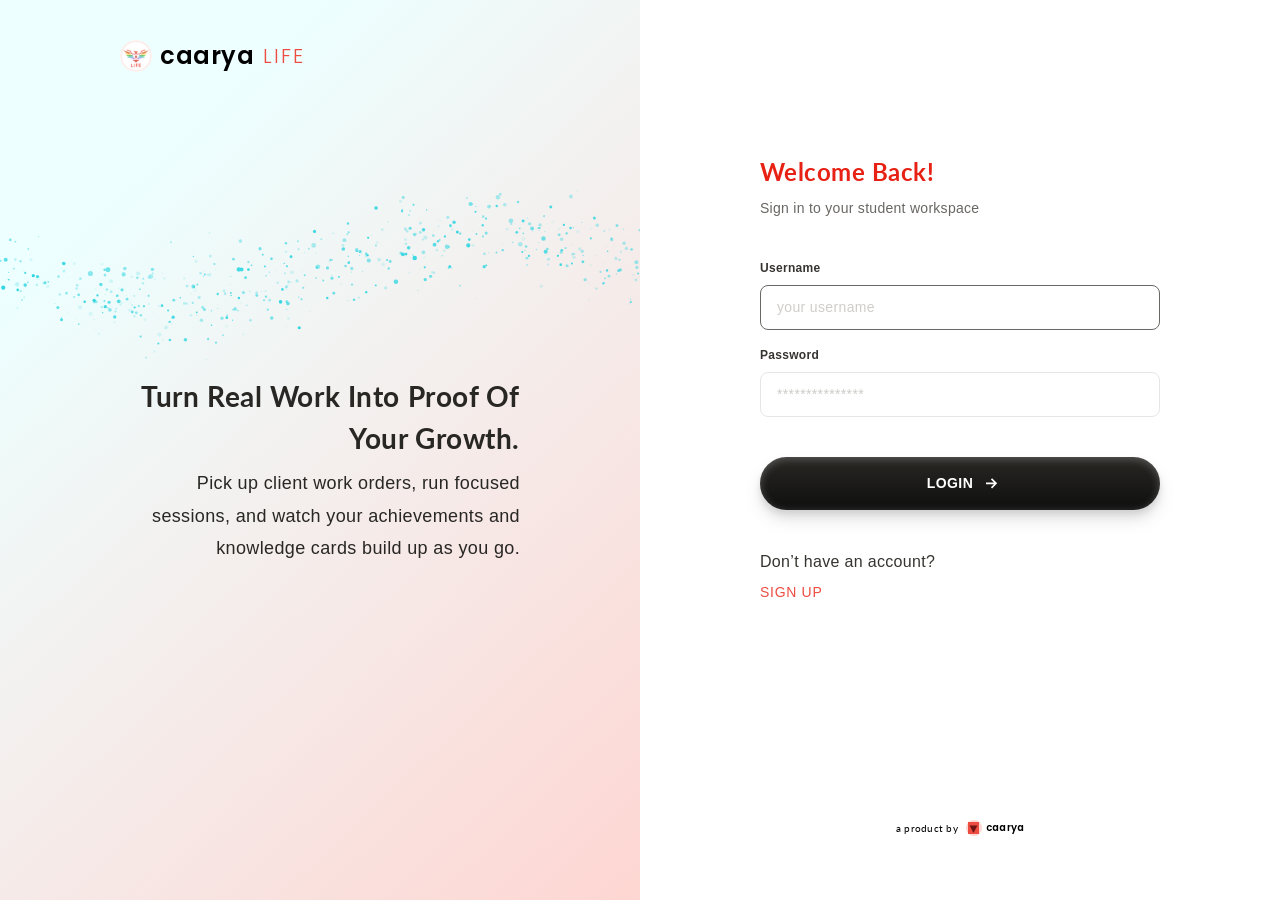
==== index.html @ 409de88d "Hide credits for now: no ring round the avatar, no balance in the account menu, no spotlight Behind " ====
<!doctype html>
<html lang="en">
<head>
  <meta charset="utf-8" />
  <meta name="viewport" content="width=device-width, initial-scale=1" />
  <title>Caarya Life — Sign up</title>
  <link rel="preconnect" href="https://fonts.googleapis.com" />
  <link rel="preconnect" href="https://fonts.gstatic.com" crossorigin />
  <link href="https://fonts.googleapis.com/css2?family=Inter:wght@400;600&family=Lato:ital,wght@0,400;0,700;1,400;1,700&family=Mr+De+Haviland&family=Poppins:wght@300;600&display=swap" rel="stylesheet" />
  <link href="https://api.fontshare.com/v2/css?f[]=satoshi@300,400,500,700,701&display=swap" rel="stylesheet" />
  <link rel="stylesheet" href="styles.css" />
  <link rel="stylesheet" href="workspace.css" />
  <link rel="stylesheet" href="growth.css" />
  <link rel="stylesheet" href="desk.css" />
  <link rel="stylesheet" href="session.css" />
  <link rel="stylesheet" href="impact.css" />
  <link rel="stylesheet" href="identity.css" />
  <link rel="stylesheet" href="riasec.css" />
  <link rel="stylesheet" href="camp.css" />
  <link rel="stylesheet" href="onboarding.css" />
  <link rel="stylesheet" href="responsive.css" />
</head>
<body>

  <!-- ============ AUTH (Login / Signup / OTP) ============ -->
  <section class="screen auth" data-screen="auth">
    <aside class="hero">
      <div class="brand">
        <img class="brand__mark" src="assets/brand-mark.jpg" alt="" />
        <p class="brand__name">caarya</p>
        <p class="brand__tag">LIFE</p>
      </div>
      <div class="hero__copy">
        <p class="hero__title">Turn real work into proof of your growth.</p>
        <p class="hero__body">Pick up client work orders, run focused sessions, and watch your achievements and knowledge cards build up as you go.</p>
      </div>
      <canvas class="hero__particles" aria-hidden="true"></canvas>
    </aside>

    <div class="auth__panel">
      <div class="auth__column">
        <div class="auth__main">
          <div class="heading">
            <p class="heading__title heading__title--red">Welcome Back!</p>
            <p class="heading__sub">Sign in to your student workspace</p>
          </div>

          <!-- Login -->
          <form class="auth__form" data-view="login" novalidate>
            <div class="fields">
              <label class="field">
                <span class="field__label">Username</span>
                <input class="input" name="username" placeholder="your username" autocomplete="username" />
              </label>
              <label class="field">
                <span class="field__label">Password</span>
                <input class="input" name="password" type="password" placeholder="***************" autocomplete="current-password" />
              </label>
              <p class="error" data-error></p>
            </div>
            <button class="btn btn--primary btn--lg btn--block" type="submit">
              Login <img src="assets/icons/next-link-20.svg" alt="" />
            </button>
            <!-- Signing up happens in the profiling flow (profiling.html), which hands the new user back to Camp -->
            <p class="auth__switch">Don’t have an account?<a href="#signup" data-signup>Sign Up</a></p>
          </form>

          <!-- OTP -->
          <form class="auth__form auth__form--otp" data-view="otp" novalidate>
            <div class="field field--otp">
              <span class="field__label">Enter Verification Code</span>
              <div class="otp">
                <div class="otp__boxes">
                  <input class="otp__box" inputmode="numeric" autocomplete="one-time-code" placeholder="0" aria-label="Digit 1" />
                  <input class="otp__box" inputmode="numeric" placeholder="0" aria-label="Digit 2" />
                  <input class="otp__box" inputmode="numeric" placeholder="0" aria-label="Digit 3" />
                  <input class="otp__box" inputmode="numeric" placeholder="0" aria-label="Digit 4" />
                  <input class="otp__box" inputmode="numeric" placeholder="0" aria-label="Digit 5" />
                  <input class="otp__box" inputmode="numeric" placeholder="0" aria-label="Digit 6" />
                </div>
                <p class="otp__note">OTP sent to <span data-otp-email></span></p>
              </div>
              <p class="error" data-error></p>
            </div>
            <div class="otp__actions">
              <button class="btn btn--primary btn--lg btn--block" type="submit">
                Verify OTP <img src="assets/icons/next-link-20.svg" alt="" />
              </button>
              <button class="text-btn" type="button" data-resend>Resend OTP in 0:59</button>
            </div>
          </form>
        </div>

        <footer class="byline">
          <p class="byline__text">a product by</p>
          <span class="logo">
            <span class="logo__mark"><img src="assets/caarya-logo-mark.svg" alt="" /></span>
            <span class="logo__name">caarya</span>
          </span>
        </footer>
      </div>
    </div>
  </section>

  <!-- ============ ONBOARDING ============ -->
  <section class="screen onboarding" data-screen="onboarding">
    <div class="progress" aria-hidden="true">
      <span class="progress__bar"></span><span class="progress__bar"></span><span class="progress__bar"></span>
    </div>

    <!-- Step 1: About you -->
    <div class="step" data-step="about">
      <div class="step__card">
        <div class="heading">
          <p class="heading__title">Tell Us About yourself</p>
          <p class="heading__sub">A few details about you</p>
        </div>
        <form class="groups" id="about-form" novalidate>
          <fieldset class="group">
            <legend class="group__title">About You</legend>
            <label class="field">
              <span class="field__label">Full Name</span>
              <input class="input" name="name" disabled />
            </label>
            <label class="field">
              <span class="field__label">Email</span>
              <input class="input" name="email" disabled />
            </label>
            <label class="field" data-field="mobile">
              <span class="field__label">Mobile</span>
              <span class="input input--prefixed">
                <span class="input__prefix">+91</span>
                <input name="mobile" inputmode="numeric" placeholder="00000 00000" autocomplete="tel-national" />
              </span>
              <span class="error"></span>
            </label>
            <label class="field">
              <span class="field__label">Linkedin</span>
              <input class="input" name="linkedin" type="url" placeholder="linkedin.com/in/username" />
            </label>
          </fieldset>

          <fieldset class="group">
            <legend class="group__title">Education &amp; Experience</legend>
            <label class="field" data-field="college">
              <span class="field__label">College</span>
              <span class="select">
                <select name="college">
                  <option value="">Select College</option>
                </select>
                <img src="assets/icons/sort-down.svg" alt="" />
              </span>
              <span class="error"></span>
            </label>
            <label class="field" data-field="field">
              <span class="field__label">Field of Study</span>
              <input class="input" name="field" placeholder="eg. BA Psychology Hons." />
              <span class="error"></span>
            </label>
            <label class="field">
              <span class="field__label">Year Of Graduation</span>
              <span class="select">
                <select name="year"></select>
                <img src="assets/icons/sort-down.svg" alt="" />
              </span>
            </label>
          </fieldset>
        </form>
      </div>
    </div>

    <!-- Step 2: Roles -->
    <div class="step" data-step="roles">
      <div class="step__card">
        <div class="heading">
          <p class="heading__title">What kind of roles are you interested in exploring?</p>
          <p class="heading__sub">Choose all that excite you (select up to 3)</p>
        </div>
        <div class="groups" id="roles"></div>
      </div>
    </div>

    <!-- Step 3: Industries -->
    <div class="step" data-step="industries">
      <div class="step__card">
        <div class="heading">
          <p class="heading__title">Which industries excite you?</p>
          <p class="heading__sub">Think of where you’d like to make an impact</p>
        </div>
        <div class="industries" id="industries"></div>
      </div>
    </div>

    <div class="step-nav">
      <p class="error step-nav__error" data-step-error></p>
      <div class="step-nav__buttons">
        <button class="btn btn--secondary" type="button" data-back>Back</button>
        <button class="btn btn--primary" type="button" data-next>
          <span data-next-label>Next</span> <img src="assets/icons/next-link-16.svg" alt="" />
        </button>
      </div>
    </div>

  </section>

  <!-- ============ CONFIRMATION (Figma 1010:40639) ============ -->
  <!-- ============ ONBOARDING after signup: welcome, first things first, meet the managers (onboarding.js) ============ -->
  <section class="screen intro" data-screen="intro"></section>

  <section class="screen confirm" data-screen="confirm">
    <div class="confirm__content">
      <div class="heading confirm__heading">
        <p class="heading__title">You’re all set, <span data-first-name></span>!</p>
        <p class="heading__sub" data-summary></p>
      </div>
      <div class="confirm__loader">
        <img class="confirm__logo" src="assets/logo-animation.jpg" alt="" />
        <div class="ticker" role="status" aria-live="polite">
          <div class="ticker__track">
            <p class="ticker__line">Initializing career development pathways...</p>
            <p class="ticker__line">Setting up Achievement Card Samplers...</p>
            <p class="ticker__line">Activation service Profiles...</p>
            <p class="ticker__line">Creating Assessments...</p>
            <p class="ticker__line">Populating your caarya Space...</p>
          </div>
        </div>
      </div>
    </div>
  </section>

  <!-- ============ WORKSPACE: menu bar (1010:38167, coin bar 1012:41544) + pages ============ -->
  <section class="screen workspace" data-screen="workspace">
    <nav class="menu" aria-label="Main">
      <div class="menu__logo">
        <img src="assets/menu/logo-icon.jpg" alt="" />
        <span>caarya</span>
      </div>
      <!-- Camp: the landing page and inbox (Figma 1365:42807) -->
      <div class="menu__camp">
        <a class="inbox" href="#camp" data-route="camp">
          <span class="inbox__icon">
            <span class="inbox__glyph" id="inbox-glyph"></span>
            <img class="inbox__dot" src="assets/menu/inbox-dot.svg" alt="" />
          </span>
          <span class="inbox__text">
            <span class="inbox__title">CAMP</span>
            <span class="inbox__sub">2 New Messages</span>
          </span>
          <span class="inbox__badge" aria-hidden="true" hidden></span>
        </a>
      </div>
      <div class="menu__divider"><span></span></div>
      <div class="menu__sections" id="menu-sections"></div>
    </nav>

    <div class="workspace__content">
      <header class="navbar">
        <p class="breadcrumb">
          <span data-crumb-section></span><span>/</span><span class="breadcrumb__current" data-crumb-page></span>
        </p>
        <!-- User profile (Figma 1353:12845): the ring round the avatar is the credit balance; the menu has the rest -->
        <div class="user-menu-wrap">
          <button class="user-chip" type="button" aria-haspopup="menu" aria-expanded="false" aria-controls="user-menu" data-user-chip>
            <span class="user-ring" aria-label="Credit balance" aria-valuemin="0">
              <svg viewBox="0 0 40 40" aria-hidden="true">
                <defs><linearGradient id="user-ring-grad" x1="0" y1="20" x2="40" y2="20" gradientUnits="userSpaceOnUse"><stop stop-color="#a5f2f2" /><stop offset="1" stop-color="#edffff" /></linearGradient></defs>
                <circle class="user-ring__track" cx="20" cy="20" r="19" />
                <circle class="user-ring__fill" cx="20" cy="20" r="19" pathLength="100" />
              </svg>
              <img class="user-chip__avatar" src="assets/user-avatar.png" alt="" data-user-avatar />
            </span>
            <span class="user-chip__name" data-user-name></span>
            <img src="assets/icons/more-vert.svg" alt="" />
          </button>
          <div class="user-menu" id="user-menu" role="menu" aria-label="Account" hidden>
            <div class="user-menu__head">
              <img class="user-menu__avatar" src="assets/user-avatar.png" alt="" data-user-avatar />
              <div><p class="user-menu__name" data-user-name></p><p class="user-menu__email" data-user-email></p></div>
            </div>
            <div class="user-menu__credits">
              <p class="user-menu__label"><img src="assets/growth/coins-dark.svg" alt="" />Credit balance</p>
              <div class="user-menu__nums"><span>Spent <b data-credits-spent></b></span><span>Available <b data-credits-left></b></span></div>
              <div class="coins__track"><div class="coins__fill"></div></div>
              <p class="user-menu__note">Credits are used to add work orders to your Growth Track.</p>
            </div>
            <div class="user-menu__items">
              <button type="button" role="menuitem" data-user-action="camp"><img src="assets/menu/camp.svg" alt="" />Camp</button>
              <button type="button" role="menuitem" data-user-action="settings"><img src="assets/competencies/settings.svg" alt="" />Account settings</button>
            </div>
            <div class="user-menu__items">
              <button type="button" role="menuitem" data-user-action="logout"><img src="assets/menu/logout.svg" alt="" />Log out</button>
            </div>
          </div>
        </div>
      </header>

      <main class="workspace__main" data-page="assessments">
        <div class="page-header">
          <h1 class="page-header__title">Assessments</h1>
          <p class="page-header__sub">Discover how you work, what drives you, and where you add the most value</p>
        </div>
        <div class="assessment-groups" id="assessments"></div>
      </main>

      <!-- Growth Track pages (Figma section 843:17179), rendered by growth.js -->
      <main class="workspace__main gt" data-page="growth" id="growth-page"></main>

      <!-- Desk (Figma section 843:21999), rendered by desk.js -->
      <main class="workspace__main gt desk" data-page="desk" id="desk-page"></main>

      <!-- Impact Journal: Proof of Work (925:36209), Achievements (944:39793), Journal (1032:17298), rendered by impact.js -->
      <main class="workspace__main gt impact" data-page="impact" id="impact-page"></main>

      <!-- Competencies (adapted from mobile 1038:5931 + 1038:7327), rendered by competencies.js -->
      <main class="workspace__main gt competencies" data-page="competencies" id="competencies-page"></main>

      <!-- Profile (Figma 1007:33866), rendered by profile.js -->
      <main class="workspace__main gt profile" data-page="profile" id="profile-page"></main>

      <!-- Camp: landing page + inbox, rendered by camp.js -->
      <main class="workspace__main gt camp" data-page="camp" id="camp-page" hidden></main>
      <!-- Growth Track for new users: Road To Career Acceleration (camp.js) -->
      <main class="workspace__main gt" data-page="road" id="road-page" hidden></main>

      <!-- Coming-soon sections (Figma 1102:37515), rendered by workspace.js -->
      <main class="workspace__main gt impact" data-page="soon" id="soon-page" hidden></main>
    </div>
  </section>

  <!-- ============ FOCUS SESSION (Figma section 903:17976), rendered by session.js ============ -->
  <section class="screen session" data-screen="session" id="session-screen"></section>

  <!-- ============ NEW ACHIEVEMENT WIZARD (Figma 944:38069 onwards), rendered by impact.js ============ -->
  <section class="screen wizard gt" data-screen="wizard" id="wizard-screen"></section>

  <!-- ============ OCCUPATIONAL SYNERGY (RIASEC) ASSESSMENT (Figma 1055:31400), rendered by riasec.js ============ -->
  <section class="screen riasec gt" data-screen="riasec" id="riasec-screen"></section>

  <!-- ============ WORK ENVIRONMENT PREFERENCES ASSESSMENT (Figma 1065:23152), rendered by wep.js ============ -->
  <section class="screen riasec gt" data-screen="wep" id="wep-screen"></section>

  <button class="to-top" type="button" aria-label="Back to top">
    <span class="to-top__icon"><img src="assets/icons/arrow-upward.svg" alt="" /></span>
  </button>

  <script src="app.js"></script>
  <script src="workspace.js"></script>
  <script src="growth.js"></script>
  <script src="desk.js"></script>
  <script src="session.js"></script>
  <script src="data.js"></script>
  <script src="work-orders.js"></script>
  <script src="role-services.js"></script>
  <script src="dummy-orders.js"></script>
  <script src="impact.js"></script>
  <script src="competencies.js"></script>
  <script src="profile.js"></script>
  <script src="riasec-data.js"></script>
  <script src="riasec.js"></script>
  <script src="wep.js"></script>
  <script src="particles.js"></script>
  <script src="camp.js"></script>
  <script src="onboarding.js"></script>
  <script src="demo-user.js"></script>
  <script src="mentor-sim.js"></script>
</body>
</html>
---- styles.css ----
/* ---------- Tokens (from Figma variables) ---------- */
:root {
  --shades-50: #ffffff;
  --shades-900: #000000;
  --neutral-50: #fafafa;
  --neutral-100: #f3f2f2;
  --neutral-200: #e7e6e5;
  --neutral-300: #cfcdc9;
  --neutral-500: #696763;
  --neutral-800: #363430;
  --neutral-900: #282724;
  --caarya-red-300: #ff7e6e;
  --caarya-red-500: #ed4c41;
  --caarya-primary-100: #fed6d2;
  --error-500: #e72113;
  --peddle-100: #a5f2f2;
  --peddle-300: #33d6e1;
  --peddle-500: #0497ae;
  --peddle-50: #f7ffff;

  --shadow: 0 1px 3px 0 rgba(0, 0, 0, 0.1), 0 1px 2px -1px rgba(0, 0, 0, 0.1);
  --shadow-lg: 0 10px 15px -3px rgba(0, 0, 0, 0.1), 0 4px 6px -4px rgba(0, 0, 0, 0.1);

  --font-lato: "Lato", sans-serif;
  --font-satoshi: "Satoshi", sans-serif;
  --font-poppins: "Poppins", sans-serif;
}

*, *::before, *::after { box-sizing: border-box; }
html, body { margin: 0; }
body {
  background: var(--shades-50);
  color: var(--neutral-800);
  font-family: var(--font-satoshi);
  line-height: 1.5;
  -webkit-font-smoothing: antialiased;
}
p { margin: 0; }
button { font: inherit; cursor: pointer; }
fieldset { margin: 0; min-width: 0; }

.screen { display: none; }
.screen.is-active { display: flex; }

/* ---------- Shared: headings ---------- */
.heading { display: flex; flex-direction: column; gap: 8px; width: 100%; }
.heading__title {
  font-family: var(--font-lato); font-weight: 700;
  font-size: 24px; letter-spacing: 0.48px; color: var(--neutral-900);
}
.heading__title--red { color: var(--error-500); }
.heading__sub { font-size: 14px; letter-spacing: 0.28px; color: var(--neutral-500); }

/* ---------- Shared: fields ---------- */
.fields { display: flex; flex-direction: column; gap: 16px; width: 100%; }
.field { display: flex; flex-direction: column; gap: 8px; width: 100%; max-width: 520px; }
.field__label { font-weight: 700; font-size: 12px; letter-spacing: 0.3px; color: var(--neutral-800); }

.input, .select select {
  width: 100%;
  background: var(--shades-50);
  border: 1px solid var(--neutral-200);
  border-radius: 8px;
  padding: 11px 16px; /* 12px in Figma minus the 1px border */
  font-family: var(--font-satoshi); font-size: 14px; letter-spacing: 0.35px; line-height: 1.5;
  color: var(--neutral-800);
  outline: none;
  transition: border-color 0.15s;
}
.input::placeholder { color: var(--neutral-300); opacity: 1; }
.input:focus, .input:focus-within, .select select:focus { border-color: var(--neutral-500); }
.input:disabled { color: var(--neutral-500); -webkit-text-fill-color: var(--neutral-500); opacity: 1; }
.field.has-error .input, .field.has-error select { border-color: var(--error-500); }

.input--prefixed { display: flex; align-items: center; gap: 16px; }
.input__prefix { font-weight: 700; color: var(--neutral-800); }
.input--prefixed input {
  flex: 1; min-width: 0; border: 0; padding: 0; outline: none; background: none;
  font: inherit; letter-spacing: inherit; color: var(--neutral-800);
}
.input--prefixed input::placeholder { color: var(--neutral-300); }

.select { position: relative; display: block; }
.select select { appearance: none; -webkit-appearance: none; padding-right: 52px; cursor: pointer; }
.select img { position: absolute; right: 16px; top: 50%; transform: translateY(-50%); pointer-events: none; }

.error { font-size: 12px; letter-spacing: 0.3px; color: var(--error-500); min-height: 0; }
.error:empty { display: none; }

/* ---------- Shared: buttons ---------- */
.btn {
  position: relative;
  display: inline-flex; align-items: center; justify-content: center; gap: 8px;
  border: 0; border-radius: 64px;
  font-family: var(--font-satoshi); font-weight: 700; text-transform: uppercase;
  font-size: 12px; letter-spacing: 0.36px; line-height: 1.5;
  white-space: nowrap;
  transition: transform 0.1s, filter 0.15s;
}
.btn:active { transform: translateY(1px); }
.btn--primary {
  color: var(--shades-50);
  background: linear-gradient(to bottom, #282724, #0f0f0f);
  padding: 16px 32px 16px 40px;
  box-shadow: inset 0 2px 8px 0 rgba(255, 255, 255, 0.25);
  filter: drop-shadow(0 10px 7.5px rgba(0, 0, 0, 0.1)) drop-shadow(0 4px 3px rgba(0, 0, 0, 0.1));
}
.btn--primary:hover { background: linear-gradient(to bottom, #363430, #1a1a1a); }
.btn--secondary {
  color: var(--neutral-800);
  background: var(--neutral-100);
  border-radius: 176px;
  padding: 12px 32px;
}
.btn--secondary:hover { background: var(--neutral-200); }
.btn--lg { font-size: 14px; letter-spacing: 0.42px; }
.btn--block { width: 100%; }

.text-btn {
  background: none; border: 0; padding: 8px;
  font-weight: 700; font-size: 12px; letter-spacing: 0.36px; text-transform: uppercase;
  color: var(--neutral-800); text-decoration: underline; text-underline-offset: 3px;
}
.text-btn:disabled { cursor: default; }

/* ================= AUTH ================= */
.auth { min-height: 100vh; }
.hero, .auth__panel { flex: 1 1 0; min-width: 0; padding: 40px 120px; }

.hero {
  position: relative; overflow: hidden;
  display: flex; flex-direction: column; gap: 8px;
  background: linear-gradient(137deg, #edffff 20%, #fed6d2 100%);
}
.brand { display: flex; align-items: center; gap: 8px; position: relative; z-index: 1; }
.brand__mark { width: 32px; height: 32px; border-radius: 200px; object-fit: cover; }
.brand__name { font-family: var(--font-poppins); font-weight: 600; font-size: 24px; letter-spacing: 0.6px; color: var(--shades-900); line-height: 1; }
.brand__tag { font-family: var(--font-poppins); font-weight: 300; font-size: 20px; letter-spacing: 2px; color: var(--caarya-red-500); line-height: 1; }
.hero__copy {
  flex: 1; display: flex; flex-direction: column; justify-content: center; align-items: flex-end;
  gap: 8px; text-align: right; color: var(--neutral-900); position: relative; z-index: 1;
}
/* 570 not 560: browser Lato measures ~2px wider than Figma's, which would wrap the line */
.hero__title { max-width: 570px; width: 100%; font-family: var(--font-lato); font-weight: 700; font-size: 28px; letter-spacing: 0.56px; text-transform: capitalize; }
.hero__body { max-width: 560px; width: 100%; font-weight: 300; font-size: 18px; letter-spacing: 0.36px; line-height: 1.8; }
.hero__particles { position: absolute; left: 0; top: 160px; width: 100%; height: 217px; display: block; pointer-events: none; }

.auth__panel { display: flex; flex-direction: column; align-items: center; justify-content: center; }
.auth__column { flex: 1; width: 100%; max-width: 560px; display: flex; flex-direction: column; gap: 80px; }
.auth__main { flex: 1; display: flex; flex-direction: column; justify-content: center; gap: 40px; }

.auth__switch { display: flex; flex-direction: column; align-items: flex-start; gap: 8px; font-weight: 500; font-size: 16px; letter-spacing: 0.32px; color: var(--neutral-800); }
.auth__switch a { font-weight: 500; font-size: 14px; letter-spacing: 0.7px; text-transform: uppercase; color: var(--caarya-red-500); text-decoration: none; }
.auth__switch a:hover { text-decoration: underline; text-underline-offset: 3px; }

.auth__form { display: none; flex-direction: column; gap: 40px; }
.auth__form.is-active { display: flex; }

.field--otp { max-width: 520px; }
.otp { width: 312px; display: flex; flex-direction: column; gap: 12px; }
.otp__boxes { display: flex; gap: 12px; padding-top: 7px; }
.otp__box {
  flex: 1; min-width: 0; height: 45px; text-align: center;
  border: 1px solid var(--neutral-200); border-radius: 8px; background: var(--shades-50);
  font-family: var(--font-satoshi); font-weight: 700; font-size: 14px; letter-spacing: 0.35px; color: var(--neutral-800);
  outline: none;
}
.otp__box::placeholder { color: var(--neutral-300); }
.otp__box:focus { border-color: var(--neutral-500); }
.otp__note { font-family: var(--font-lato); font-size: 10px; letter-spacing: 0.4px; color: var(--neutral-800); }
.otp__actions { display: flex; flex-direction: column; align-items: center; justify-content: flex-end; gap: 16px; min-height: 146px; }

.byline { display: flex; align-items: center; justify-content: center; gap: 8px; padding: 24px; }
.byline__text { font-family: var(--font-lato); font-size: 10px; letter-spacing: 0.25px; color: var(--shades-900); }
.logo { display: inline-flex; align-items: center; gap: 4px; }
.logo__mark { display: flex; width: 16px; height: 16px; padding: 2.361px; border-radius: 26.23px; background: var(--caarya-primary-100); }
.logo__name { font-family: var(--font-poppins); font-weight: 600; font-size: 10px; letter-spacing: 0.25px; color: var(--shades-900); line-height: 1; }

/* ================= ONBOARDING ================= */
.onboarding { flex-direction: column; align-items: center; gap: 56px; padding: 40px 80px; min-height: 100vh; }

.progress { display: flex; gap: 8px; width: 100%; max-width: 540px; height: 6px; }
.progress__bar { flex: 1; border-radius: 248px; background: var(--neutral-200); transition: background 0.25s; }
.progress__bar.is-filled { background: var(--neutral-800); }

.step { display: none; width: 100%; max-width: 1400px; }
.step.is-active { display: block; }
.step__card { display: flex; flex-direction: column; align-items: center; gap: 48px; padding: 24px 16px; }

.groups { display: flex; flex-direction: column; gap: 24px; width: 100%; }
.group {
  display: flex; flex-direction: column; gap: 16px;
  border: 0; padding: 32px; border-radius: 24px; background: var(--neutral-50);
}
.group__title {
  float: left; /* keeps legend inside the flex flow */
  padding: 0; font-family: var(--font-lato); font-weight: 700; font-style: italic;
  font-size: 14px; letter-spacing: 0.56px; color: var(--caarya-red-300);
}

/* Roles */
.niche__head {
  display: flex; align-items: center; justify-content: space-between; width: 100%;
  background: none; border: 0; padding: 0; text-align: left;
}
.niche__head img { transition: transform 0.2s; }
.niche.is-collapsed .niche__head img { transform: rotate(180deg); }
.niche.is-collapsed .chips { display: none; }
/* 3 × auto grid from Figma. Figma fixes 2 rows; auto rows let domains with more roles grow. */
.chips {
  display: grid;
  grid-template-columns: repeat(3, minmax(0, 1fr));
  grid-auto-rows: fit-content(100%);
  grid-auto-flow: row;
  gap: 16px;
  align-self: stretch;
}
.chip {
  display: flex; align-items: flex-start; gap: 8px; padding: 13px; /* 14 minus border */
  background: var(--shades-50); border: 1px solid var(--neutral-200); border-radius: 8px;
  font-family: var(--font-satoshi); font-size: 16px; letter-spacing: 0.32px; text-align: left; text-transform: capitalize;
  color: var(--neutral-900);
  transition: background 0.15s, border-color 0.15s, color 0.15s;
}
.chip span { flex: 1; min-width: 0; }
.chip img { transition: transform 0.2s; }
.chip:hover { border-color: var(--neutral-300); }
.chip.is-selected { background: var(--peddle-50); border-color: var(--peddle-100); color: var(--peddle-500); font-weight: 700; }
.chip.is-selected img { transform: rotate(45deg); }
.chip.is-capped { opacity: 0.5; cursor: not-allowed; }
.chip.is-capped:hover { border-color: var(--neutral-200); }

/* Industries */
.industries {
  display: grid; grid-template-columns: repeat(4, minmax(0, 1fr)); grid-auto-rows: 128px;
  gap: 16px; padding: 32px; width: 100%; border-radius: 24px; background: var(--neutral-50);
}
/* Figma component "Industry Option": Default, Hover, Selected, Hover + Selected */
.industry {
  --icon-fill: var(--peddle-300);
  --icon-opacity: 0.4;
  min-width: 144px; display: flex; flex-direction: column; align-items: center; justify-content: center; gap: 16px;
  padding: 15px; background: var(--shades-50); border: 1px solid var(--neutral-200); border-radius: 16px;
  font-family: var(--font-satoshi); font-weight: 500; font-size: 12px; line-height: 1.5; text-align: center; color: var(--neutral-800);
  transition: background 0.15s, border-color 0.15s, color 0.15s;
}
.industry:hover { border-color: var(--peddle-100); --icon-opacity: 0.8; }
.industry.is-selected {
  background: var(--peddle-50); border-color: var(--peddle-100); color: var(--peddle-500); font-weight: 700;
  --icon-fill: var(--peddle-500); --icon-opacity: 1;
}
.industry.is-selected:hover { border-color: var(--peddle-300); }
.industry__icon { position: relative; width: 40px; height: 40px; flex-shrink: 0; overflow: hidden; }
.industry__icon > span { position: absolute; }
.industry__icon svg { position: absolute; inset: 0; width: 100%; height: 100%; display: block; }
.industry__icon [fill^="#"] { fill: var(--icon-fill); fill-opacity: var(--icon-opacity); transition: fill 0.15s, fill-opacity 0.15s; }

/* Step nav */
.step-nav { width: 100%; max-width: 1400px; display: flex; flex-direction: column; align-items: center; gap: 8px; padding: 16px 24px; }
.step-nav__buttons { display: flex; gap: 16px; justify-content: center; width: 100%; }
.step-nav__buttons .btn { flex: 1; max-width: 200px; }

/* Back to top */
.to-top {
  position: fixed; right: 88px; bottom: 48px; width: 64px; height: 64px; padding: 0;
  border: 1px solid var(--neutral-100); border-radius: 100px; background: var(--shades-50); box-shadow: var(--shadow-lg);
  opacity: 0; pointer-events: none; transition: opacity 0.2s;
}
.to-top.is-visible { opacity: 1; pointer-events: auto; }
.to-top__icon { position: absolute; inset: calc(27.78% - 0.44px); }
.to-top__icon img { position: absolute; inset: 0; width: 100%; height: 100%; display: block; }
---- workspace.css ----
/* ================= CONFIRMATION (Figma 1010:40639) ================= */
.confirm { min-height: 100vh; align-items: center; justify-content: center; padding: 40px 80px; }
.confirm__content { display: flex; flex-direction: column; align-items: center; gap: 48px; padding: 24px 16px; }
.confirm__heading { width: auto; }
.confirm__loader { display: flex; flex-direction: column; align-items: center; gap: 24px; }

/* "Logo Animation": variant 1 (opacity 1) ⇄ variant 2 (opacity 0.2), smart animate 0.8s ease-in-out, looping */
.confirm__logo {
  width: 80px; height: 80px; border-radius: 200px; object-fit: cover;
  animation: logo-pulse 1.6s ease-in-out infinite;
}
@keyframes logo-pulse { 0%, 100% { opacity: 1; } 50% { opacity: 0.2; } }

/* "Animating Box 2": 320×37 clip; each variant shifts the list up one 37px row, smart animate 0.3s ease-out */
.ticker { width: 320px; height: 37px; overflow: hidden; }
.ticker__track {
  --step: 0;
  transform: translateY(calc(var(--step) * -37px));
  transition: transform 0.3s ease-out;
}
.ticker__line {
  padding: 8px; text-align: center; white-space: nowrap;
  font-size: 14px; letter-spacing: 0.56px; line-height: 1.5; text-transform: capitalize; color: var(--neutral-800);
}
@media (prefers-reduced-motion: reduce) {
  .confirm__logo { animation: none; }
  .ticker__track { transition: none; }
}

/* ================= WORKSPACE (menu bar + assessments) ================= */
:root {
  --neutral-400: #9c9a96;
  --shadow-card: 0 24px 24px -24px rgba(0, 0, 0, 0.16), 0 2px 4px -2px rgba(0, 0, 0, 0.1), 0 4px 6px -1px rgba(0, 0, 0, 0.1);
}
.workspace { align-items: flex-start; gap: 1px; min-height: 100vh; background: var(--neutral-200); }

/* Menu bar (Figma 1010:38167) */
.menu {
  position: sticky; top: 0; z-index: 2;
  width: 240px; height: 100vh; flex-shrink: 0; overflow-y: auto;
  display: flex; flex-direction: column; align-items: center; gap: 0; /* was 24px; updated in the Desk frames */
  background: var(--shades-50);
  filter: drop-shadow(0 20px 12.5px rgba(0, 0, 0, 0.1)) drop-shadow(0 8px 5px rgba(0, 0, 0, 0.1));
}
.menu__logo { width: 100%; display: flex; align-items: center; gap: 8px; padding: 32px 16px; }
.menu__logo img { width: 24px; height: 24px; border-radius: 200px; object-fit: cover; }
.menu__logo span { font-family: var(--font-poppins); font-weight: 600; font-size: 16px; letter-spacing: 0.4px; line-height: 1; color: var(--shades-900); }

.menu__sections { width: 100%; display: flex; flex-direction: column; gap: 16px; }
.menu-section { display: flex; flex-direction: column; gap: 8px; padding: 0 16px; }
.menu-section__title {
  display: flex; align-items: center; gap: 8px; height: 15px;
  font-weight: 700; font-style: italic; font-size: 10px; letter-spacing: 0.2px; line-height: 1.5; white-space: nowrap;
}
.menu-section__title img { width: 14px; height: 14px; }
.menu-section__items { display: flex; flex-direction: column; gap: 4px; }

/* Child Menu Item: In Focus × State (Default / Hover) */
.menu-item {
  width: 208px; display: flex; align-items: center; gap: 8px;
  padding: 7px 11px; /* 8/12 minus the 1px border Figma draws inside */
  border: 1px solid transparent; border-radius: 8px; background: none; text-align: left; text-decoration: none;
  font-family: var(--font-satoshi); font-weight: 500; font-size: 12px; letter-spacing: 0.24px; line-height: 18px; color: var(--neutral-400);
  transition: background 0.15s, border-color 0.15s;
}
.menu-item span:last-child { flex: 1; min-width: 0; }
.menu-item:hover { background: var(--neutral-50); }
.menu-item.is-focus { background: var(--neutral-100); border-color: var(--neutral-200); font-weight: 700; color: var(--neutral-900); }
.menu-item.is-focus:hover { border-color: var(--neutral-300); }
.menu-item__icon, .inbox__layers { position: relative; flex-shrink: 0; overflow: hidden; }
.menu-item__icon { width: 16px; height: 16px; }
.menu-item__icon > span, .inbox__layers > span { position: absolute; }
.menu-item__icon img, .inbox__layers img { position: absolute; inset: 0; width: 100%; height: 100%; display: block; }

.menu__divider { width: 100%; padding: 8px; }
.menu__divider span { display: block; height: 2px; border-radius: 72px; background: var(--neutral-100); }

.menu__bottom { width: 100%; padding: 8px; }
.inbox {
  width: 100%; display: flex; flex-wrap: wrap; align-items: flex-start; gap: 8px; padding: 7px 11px;
  border: 1px solid #dcf1ff; border-radius: 10px; background: linear-gradient(to right, #dcf1ff, #ffffff); text-align: left;
}
.inbox__icon {
  position: relative; width: 32px; height: 32px; padding: 8px; overflow: hidden; flex-shrink: 0;
  display: flex; align-items: center; justify-content: center;
  border-radius: 8px; background: var(--shades-50); box-shadow: var(--shadow);
}
.inbox__glyph { display: flex; transform: scaleX(-1); /* mirrored in Figma */ }
.inbox__layers { width: 20px; height: 20px; }
.inbox__dot { position: absolute; left: 4px; top: 4px; width: 6px; height: 6px; }
.inbox__text { display: flex; flex-direction: column; border-radius: 6px; background: var(--neutral-50); line-height: 1.5; white-space: nowrap; }
.inbox__title { font-weight: 500; font-size: 10px; letter-spacing: 0.25px; color: var(--neutral-800); }
.inbox__sub { font-size: 8px; letter-spacing: 0.2px; color: var(--neutral-400); }

/* Content */
.workspace__content { flex: 1; min-width: 0; min-height: 100vh; background: var(--neutral-50); }
.navbar {
  position: relative; z-index: 1;
  display: flex; align-items: center; justify-content: space-between; padding: 12px 16px;
  background: var(--shades-50); box-shadow: var(--shadow);
}
.breadcrumb { display: flex; gap: 8px; font-family: var(--font-satoshi); font-size: 10px; letter-spacing: 0.2px; line-height: 1.5; color: var(--neutral-400); white-space: nowrap; }
.breadcrumb__current { font-weight: 700; color: var(--neutral-900); }
.user-chip {
  display: flex; align-items: center; gap: 10px; padding: 3px 7px 3px 3px;
  border: 1px solid #ebebeb; border-radius: 100px; background: var(--neutral-50);
}
.user-chip__avatar { width: 20px; height: 20px; border-radius: 152px; object-fit: cover; box-shadow: var(--shadow); }
.user-chip__name { font-weight: 700; font-size: 10px; letter-spacing: 0.4px; line-height: 1.5; text-transform: capitalize; color: var(--neutral-800); white-space: nowrap; }

.workspace__main { display: flex; flex-direction: column; align-items: center; gap: 80px; padding: 48px 80px; }
.page-header { width: 100%; max-width: 1400px; line-height: 1.5; letter-spacing: 0.48px; }
.page-header__title { margin: 0; font-family: var(--font-lato); font-weight: 700; font-size: 20px; letter-spacing: 0.4px; line-height: 1.5; text-transform: capitalize; color: var(--neutral-800); }
.page-header__sub { font-size: 12px; color: var(--neutral-500); }

.assessment-groups { width: 100%; max-width: 1400px; display: flex; flex-direction: column; gap: 40px; }
.assessment-group { display: flex; flex-direction: column; gap: 16px; }
.assessment-group__title { margin: 0; font-family: var(--font-lato); font-weight: 700; font-style: italic; font-size: 12px; letter-spacing: 0.48px; line-height: 1.5; color: var(--neutral-400); }
.assessment-grid { display: grid; grid-template-columns: repeat(3, minmax(0, 1fr)); gap: 24px; align-items: start; }

.assessment { display: flex; flex-direction: column; overflow: hidden; border-radius: 16px; background: var(--shades-50); box-shadow: 0 24px 24px -24px rgba(0, 0, 0, 0.16), 0 2px 4px -2px rgba(0, 0, 0, 0.1), 0 4px 6px -1px rgba(0, 0, 0, 0.1); }
.assessment__body { display: flex; align-items: center; gap: 16px; padding: 24px; }
.assessment__thumb { width: 80px; height: 80px; flex-shrink: 0; display: flex; padding: 16px; overflow: hidden; border-radius: 8px; }
.assessment__thumb img { width: 100%; height: 100%; }
.assessment__text { flex: 1; min-width: 0; line-height: 1.5; }
.assessment__text h3 { margin: 0; font-size: 14px; font-weight: 700; letter-spacing: 0.28px; line-height: 1.5; color: var(--neutral-800); }
.assessment__text p { font-size: 12px; letter-spacing: 0.24px; color: var(--neutral-500); }
.assessment__footer { display: flex; align-items: center; justify-content: space-between; padding: 16px 24px; border-top: 1px solid var(--neutral-200); }
.assessment__time { font-weight: 500; font-size: 12px; letter-spacing: 0.24px; line-height: 1.5; color: var(--neutral-400); }
.assessment__start {
  display: inline-flex; align-items: center; gap: 8px; padding: 10px 16px 10px 20px; cursor: pointer;
  border: 0; border-radius: 552px; background: var(--neutral-900);
  font-weight: 700; font-size: 12px; letter-spacing: 0.36px; line-height: 1.5; text-transform: uppercase; color: var(--shades-50);
  transition: background 0.15s;
}
.assessment__start:hover { background: var(--neutral-800); }
.menu-item--tint.is-focus .menu-item__icon img { filter: brightness(0.35); }
---- growth.css ----
/* ================= GROWTH TRACK (Figma section 843:17179) ================= */
:root {
  --dawn-300: #ff9c5d;
  --dawn-500: #f57d34;
  --caarya-red-1000: #2b1111;
  --caarya-red-100: #feb8b1;
  --green: #2bb656;
  --shadow-card-sm: 0 1px 1px rgba(0, 0, 0, 0.1), 0 1px 1.5px rgba(0, 0, 0, 0.1);
}
.no-scroll { overflow: hidden; }
.workspace__main.gt { gap: 40px; }
.workspace__main[hidden] { display: none; }
:where(.gt) :where(p, h1, h2, h3) { margin: 0; }
:where(.gt) :where(button) { background: none; border: 0; padding: 0; font: inherit; color: inherit; cursor: pointer; }
:where(.gt) :where(a) { color: inherit; text-decoration: none; }

/* Coin balance (menu bottom) */
.menu__bottom { display: flex; flex-direction: column; gap: 16px; }
.coins { display: flex; flex-direction: column; gap: 6px; padding: 0 8px; }
.coins__track { height: 6px; border-radius: 88px; background: var(--neutral-100); overflow: hidden; }
.coins__fill { height: 100%; background: linear-gradient(to right, #a5f2f2, #edffff); transition: width 0.4s ease-out; }
.coins__label { display: flex; align-items: center; gap: 4px; padding: 0 4px; font-weight: 500; font-size: 10px; letter-spacing: 0.2px; line-height: 1.5; color: var(--neutral-800); }
.coins__label img { width: 12px; height: 12px; }

/* Shared bits */
.gt-head { width: 100%; max-width: 1400px; display: flex; flex-direction: column; align-items: flex-start; gap: 16px; }
.gt-title { font-family: var(--font-lato); font-weight: 700; font-size: 20px; letter-spacing: 0.4px; line-height: 1.5; text-transform: capitalize; color: var(--neutral-800); }
.gt-back { display: inline-flex; align-items: center; gap: 8px; font-weight: 700; font-size: 12px; letter-spacing: 0.24px; line-height: 1.5; text-transform: capitalize; color: var(--neutral-500) !important; text-decoration: underline !important; }
.gt-back img { width: 20px; height: 20px; }
.gt-panel { width: 100%; max-width: 1400px; display: flex; flex-direction: column; align-items: flex-start; gap: 40px; padding: 32px; border-radius: 24px; background: var(--shades-50); }
.gt-panel--home { gap: 56px; }
.gt-panel--rec { gap: 16px; }
.gt-link { display: inline-flex; align-items: center; gap: 8px; padding: 8px; border-radius: 10px; font-weight: 700; font-size: 12px; letter-spacing: 0.36px; line-height: 1.5; text-transform: uppercase; color: var(--neutral-900); white-space: nowrap; }
.gt-link img { width: 18px; height: 18px; }
.gt-link:hover { background: var(--neutral-50); }

.gt-star { position: relative; display: inline-block; flex-shrink: 0; overflow: hidden; }
.gt-star > span { position: absolute; }
.gt-star img { position: absolute; inset: 0; width: 100%; height: 100%; display: block; }

.level { display: inline-flex; align-items: center; padding: 1px 5px; border: 1px solid var(--neutral-100); border-radius: 2px; background: var(--neutral-50); font-weight: 500; font-size: 10px; letter-spacing: 0.5px; line-height: 1.5; color: var(--neutral-500); }
.kicker { font-family: var(--font-lato); font-style: italic; font-size: 12px; letter-spacing: 1.2px; line-height: 1.5; text-transform: uppercase; color: var(--neutral-500); }

/* Role identity (icon + name + stage) */
.role-id { display: flex; align-items: center; gap: 16px; text-align: left; }
.role-id__icon { position: relative; flex-shrink: 0; overflow: hidden; }
.role-id__icon img { position: absolute; left: 0; top: 9.87%; width: 99.97%; height: 80.27%; }
.role-id__text { display: flex; flex-direction: column; min-width: 0; }
.role-id__name { font-family: var(--font-lato); font-weight: 700; font-size: 14px; letter-spacing: 0.28px; line-height: 1.5; color: var(--caarya-red-1000); white-space: nowrap; }
.role-id__status { display: flex; align-items: center; gap: 4px; font-size: 12px; letter-spacing: 0.24px; line-height: 1.5; color: var(--neutral-500); white-space: nowrap; }

/* Home: role tabs */
.role-tabs { width: 100%; display: flex; align-items: center; gap: 8px; }
/* Roles stay left-aligned and scroll sideways when they don't fit; Manage Roles stays pinned on the right. */
.role-tabs__list { flex: 1; min-width: 0; display: flex; align-items: center; gap: 8px; overflow-x: auto; overflow-y: hidden; overscroll-behavior-x: contain; scrollbar-width: none; border-bottom: 1px solid var(--neutral-200); }
.role-tabs__list::-webkit-scrollbar { display: none; }
.role-tabs > .gt-link { flex-shrink: 0; }
.role-tab { position: relative; flex-shrink: 0; padding: 16px 48px 16px 32px !important; }
.role-tab::after { content: ""; position: absolute; left: 0.5px; right: -0.5px; bottom: 0; height: 3px; border-radius: 8px 8px 0 0; background: transparent; transition: background 0.15s; }
.role-tab.is-active::after { background: var(--neutral-800); }
.role-tab:not(.is-active):hover::after { background: var(--neutral-200); }

/* "To Unlock Paid Work" */
.unlock { display: flex; flex-direction: column; justify-content: center; gap: 8px; }
.unlock__label { font-size: 12px; letter-spacing: 0.24px; line-height: 1.5; color: var(--neutral-500); }
.unlock__items { display: flex; flex-wrap: wrap; gap: 24px; }
.unlock__item { width: 320px; display: flex; align-items: center; gap: 16px; padding: 11px; border: 1px solid var(--neutral-100); border-radius: 4px; background: #fcfcfc; }
.unlock__item img { width: 24px; height: 24px; }
.unlock__item > span { display: flex; flex-direction: column; font-size: 12px; letter-spacing: 0.24px; line-height: 1.5; white-space: nowrap; }
.unlock__item b { color: var(--neutral-800); }
.unlock__item b + span { font-weight: 500; color: var(--neutral-400); }

/* My Work Orders */
.gt-section { width: 100%; display: flex; flex-direction: column; gap: 24px; }
.gt-panel--home .gt-section:has(.gt-empty) { gap: 56px; }
.gt-section__head { display: flex; align-items: center; justify-content: space-between; }
.gt-section__head h2 { font-family: var(--font-lato); font-weight: 600; font-size: 16px; letter-spacing: 0.32px; line-height: 1.5; color: var(--neutral-800); }
.gt-section__head .gt-link { padding: 0; }
.gt-section__head .gt-link:hover { background: none; text-decoration: underline; }

.gt-empty { display: flex; flex-direction: column; align-items: center; justify-content: center; gap: 24px; padding: 56px; border: 1px dashed var(--neutral-200); border-radius: 16px; background: var(--neutral-50); }
.gt-empty > img { width: 80px; height: 80px; object-fit: cover; }
.gt-empty > p { font-weight: 700; font-size: 12px; letter-spacing: 0.6px; line-height: 1.5; text-transform: capitalize; color: var(--neutral-800); }
.gt-empty__btn { display: inline-flex; align-items: center; gap: 8px; padding: 12px 32px 12px 40px; border-radius: 112px; background: var(--neutral-900); font-weight: 700; font-size: 14px; letter-spacing: 0.28px; line-height: 1.5; text-transform: uppercase; color: var(--neutral-50) !important; transition: background 0.15s; }
.gt-empty__btn:hover { background: var(--neutral-800); }
.gt-empty__btn img { width: 16px; height: 16px; }

.gt-search { display: flex; align-items: center; gap: 12px; padding: 11px 23px; border: 1px solid var(--neutral-100); border-radius: 160px; background: var(--shades-50); }
.gt-search:focus-within { border-color: var(--neutral-300); }
.gt-search img { width: 24px; height: 24px; }
.gt-search input { flex: 1; border: 0; outline: none; background: none; font-family: var(--font-satoshi); font-weight: 500; font-size: 14px; line-height: 1.5; color: var(--neutral-800); }
.gt-search input::placeholder { color: var(--neutral-400); }
.gt-section .gt-search + .gt-filters { margin-top: -16px; }
.gt-list { display: flex; flex-direction: column; gap: 32px; padding: 32px; border-radius: 24px; background: var(--neutral-50); }
.gt-list__none { font-size: 14px; color: var(--neutral-500); text-align: center; }

/* Filters */
.gt-filters { position: relative; z-index: 3; width: 100%; display: flex; flex-wrap: wrap; align-items: flex-start; gap: 12px; padding: 12px 0; }
.gt-filter { display: inline-flex; align-items: center; gap: 6px; padding: 6px 6px 6px 10px !important; border-radius: 6px; background: var(--shades-50) !important; box-shadow: var(--shadow); font-weight: 700; font-size: 12px; letter-spacing: 0.48px; line-height: 1.5; text-transform: capitalize; color: var(--neutral-800); }
.gt-filter img { width: 10px; height: 10px; }
.gt-filter__count { display: inline-flex; align-items: center; justify-content: center; width: 12px; height: 12px; border-radius: 32px; background: var(--dawn-500); font-family: var(--font-lato); font-weight: 700; font-size: 8px; line-height: 1; color: #fff; }
.gt-filter-wrap { position: relative; }
.gt-menu { position: absolute; top: calc(100% + 6px); left: 0; min-width: 220px; display: flex; flex-direction: column; padding: 6px; border: 1px solid var(--neutral-100); border-radius: 8px; background: var(--shades-50); box-shadow: var(--shadow-lg); }
.gt-menu[hidden] { display: none; }
.gt-menu button { padding: 8px 10px !important; border-radius: 6px; text-align: left; font-size: 12px; font-weight: 500; color: var(--neutral-800); }
.gt-menu button:hover { background: var(--neutral-50) !important; }
.gt-chip { display: inline-flex; align-items: center; gap: 6px; padding: 5px 7px 5px 11px; border: 1px solid var(--neutral-300); border-radius: 72px; background: var(--shades-50); font-weight: 500; font-size: 12px; letter-spacing: 0.48px; line-height: 1.5; text-transform: capitalize; color: var(--neutral-500); }
.gt-chip button { display: flex; }
.gt-chip img { width: 12px; height: 12px; }

/* Work order card */
.wo {
  display: flex; flex-direction: column; align-items: flex-start; gap: 20px; padding: 16px; border-radius: 16px;
  background: radial-gradient(closest-side, #fdf2ff 0%, #fef9ff 10%, #fff 20%), #fff;
  box-shadow: var(--shadow-card-sm);
}
.wo[hidden] { display: none; }
.wo__head { width: 100%; display: flex; flex-direction: column; gap: 8px; }
.wo__service { font-weight: 500; font-size: 10px; letter-spacing: 1px; line-height: 1.5; text-transform: uppercase; color: var(--peddle-500); }
.wo__title { margin-top: -8px !important; font-weight: 700; font-size: 16px; letter-spacing: 0.32px; line-height: 1.5; color: var(--neutral-800); }
.wo__desc { font-size: 12px; letter-spacing: 0.24px; line-height: 1.5; color: var(--neutral-800); display: -webkit-box; -webkit-line-clamp: 2; -webkit-box-orient: vertical; overflow: hidden; }
.wo__tags, .wo-header__tags { display: flex; flex-wrap: wrap; align-items: center; gap: 8px; }
.wo__tags span { padding: 3px 5px; border: 1px solid var(--neutral-100); border-radius: 4px; font-size: 10px; letter-spacing: 0.2px; line-height: 1.5; color: var(--neutral-500); white-space: nowrap; }
.wo__vcs { width: 100%; display: flex; flex-wrap: wrap; gap: 8px; font-size: 12px; letter-spacing: 0.24px; line-height: 1.5; }
.wo__vcs b { color: var(--neutral-800); }
.wo__vcs > span { flex: 1; min-width: min(320px, 100%); font-weight: 500; color: var(--neutral-400); }
.wo__vcs .dot { padding: 0 6px; }
.wo__vcs u { margin-left: 8px; font-style: italic; }
.wo-block { width: 100%; max-width: 800px; display: flex; flex-direction: column; gap: 12px; padding: 16px; border-left: 1px solid #a5f2f2; }
.wo-block--progress { border-left-color: var(--caarya-red-100); gap: 12px; }
.wo-block__head { display: flex; align-items: center; gap: 8px; font-family: var(--font-lato); font-style: italic; font-size: 10px; letter-spacing: 1px; line-height: 1.5; text-transform: uppercase; color: var(--neutral-500); }
.wo-block__head > img { width: 16px; height: 16px; object-fit: cover; }
.wo-block__text { font-size: 12px; letter-spacing: 0.24px; line-height: 1.5; color: var(--neutral-800); }
.wo-goal { display: flex; align-items: center; gap: 8px; font-size: 12px; letter-spacing: 0.24px; line-height: 1.5; color: var(--neutral-800); }
.wo-goal img { width: 16px; height: 16px; }
.wo-goal b { color: var(--green); }
.wo-block--progress .wo-goal + .wo-goal { margin-top: -4px; }
.wo__highlights { width: 100%; display: flex; gap: 20px; }
.wo__highlights .wo-block { flex: 1; min-width: 0; }
.wo__metrics { width: 100%; display: flex; gap: 8px; }
.wo__metrics p { flex: 1; min-width: 0; display: flex; flex-direction: column; }
.wo__metrics span { font-size: 10px; letter-spacing: 0.2px; line-height: 1.5; color: var(--neutral-500); }
.wo__metrics b { display: flex; align-items: center; gap: 8px; font-size: 16px; letter-spacing: 0.32px; line-height: 1.5; color: var(--neutral-800); }
.help { display: inline-flex; align-items: center; justify-content: center; width: 12px; height: 12px; border: 1px solid var(--neutral-400); border-radius: 56px; font-family: var(--font-lato); font-style: normal; font-weight: 900; font-size: 8px; line-height: 1; color: var(--neutral-400); cursor: help; }
.wo__footer { width: 100%; display: flex; align-items: center; justify-content: space-between; gap: 16px; padding-top: 8px; border-top: 1px solid var(--neutral-200); }
.wo__footer--end { justify-content: flex-end; }
.gt-action { display: inline-flex; align-items: center; gap: 8px; padding: 8px !important; border-radius: 10px; font-weight: 700; font-size: 14px; letter-spacing: 0.42px; line-height: 1.5; text-transform: uppercase; color: var(--neutral-800); }
.gt-action:hover { background: var(--neutral-50) !important; }
.gt-action img { width: 16px; height: 16px; }
.gt-action--orange { color: var(--dawn-500) !important; }
.gt-action--orange img[src*="add-circle"], .gt-action--done img { width: 18px; height: 18px; }
.gt-action--done { color: var(--neutral-400); cursor: default; }
.gt-action--done img { filter: grayscale(1); opacity: 0.6; }
.wo__skip { display: flex; padding: 8px !important; border-radius: 72px; background: var(--neutral-800) !important; transition: background 0.15s; }
.wo__skip:hover { background: var(--neutral-900) !important; }
.wo__skip img { width: 18px; height: 18px; }

/* Recommended */
.talent { width: 100%; display: flex; align-items: flex-start; gap: 8px; padding: 16px; border-left: 2px solid var(--peddle-300); }
.talent__main { flex: 1; min-width: 0; display: flex; flex-direction: column; gap: 8px; }
.talent__head { display: flex; align-items: center; gap: 10px; }
.talent__icon { display: flex; align-items: center; justify-content: center; width: 24px; height: 24px; border-radius: 120px; background: #edffff; }
.talent__name { font-family: var(--font-lato); font-weight: 500; font-size: 12px; letter-spacing: 1.2px; line-height: 1.5; text-transform: uppercase; color: var(--neutral-800); }
.boost { display: inline-flex; align-items: center; gap: 4px; padding: 5px 9px; border: 1px solid var(--caarya-red-300); border-radius: 136px; background: #fff9f7; font-weight: 700; font-size: 10px; letter-spacing: 0.2px; line-height: 1.5; color: var(--caarya-red-500); }
.boost img { width: 14px; height: 14px; }
.bubble { display: flex; flex-direction: column; align-items: flex-start; }
.bubble__beak { position: relative; z-index: 2; display: flex; padding: 0 24px 0 6px; margin-bottom: -9px; }
.bubble__beak img { width: 16px; height: 16px; }
.bubble__text { padding: 15px; border: 1px solid var(--neutral-200); border-radius: 10px; background: var(--shades-50); font-size: 14px; letter-spacing: 0.56px; line-height: 1.5; color: var(--neutral-800); }
.talent > .gt-link { color: var(--neutral-900); }
.rec { position: relative; width: 100%; display: flex; flex-direction: column; align-items: center; gap: 32px; padding: 32px; border-radius: 24px; background: var(--neutral-50); }
.rec__count { position: absolute; top: 16px; right: 15.5px; font-size: 16px; letter-spacing: 0.64px; line-height: 1.5; color: var(--neutral-800); }
.rec .wo { width: 739.5px; max-width: 100%; animation: wo-in 0.25s ease-out; }
@keyframes wo-in { from { opacity: 0; transform: translateY(6px); } }
@media (prefers-reduced-motion: reduce) { .rec .wo { animation: none; } }

/* Explore all */
.gt-user { width: 100%; display: flex; align-items: flex-start; gap: 64px; }
/* Icon on the left spanning the name/stage row and the "Switch Role" link below it */
.gt-user__role { flex: 1; min-width: 0; display: grid; grid-template-columns: 64px auto; column-gap: 16px; row-gap: 8px; align-content: center; padding: 8px; }
.gt-user__role .role-id { display: contents; }
.gt-user__role .role-id__icon { grid-row: 1 / span 2; align-self: center; }
.switch-role { grid-column: 2; justify-self: start; display: inline-flex; align-items: center; gap: 8px; font-weight: 700; font-size: 12px; letter-spacing: 0.48px; line-height: 1.5; text-transform: capitalize; text-decoration: underline; color: var(--neutral-800); }
.switch-role img { width: 14px; height: 14px; }
.gt-user .unlock { align-self: stretch; }

.gt-tabs { width: 100%; max-width: 1174px; display: flex; align-items: flex-start; border-bottom: 1px solid var(--neutral-200); }
.gt-tab { display: inline-flex; align-items: center; gap: 8px; padding: 8px 24px !important; border-bottom: 2px solid transparent !important; margin-bottom: -1px; font-weight: 500; font-size: 14px; letter-spacing: 0.56px; line-height: 1.5; color: var(--neutral-500); white-space: nowrap; }
.gt-tab img { width: 16px; height: 16px; }
.gt-tab.is-locked { color: var(--neutral-400); }
.gt-tab.is-active { border-bottom-color: var(--dawn-500) !important; font-weight: 700; color: var(--dawn-500); }
.gt-tab:not(.is-active):hover { color: var(--neutral-800); }
.gt-panel--details .gt-tabs { max-width: none; }
.gt-intro { width: 100%; max-width: 800px; font-size: 14px; letter-spacing: 0.28px; line-height: 1.5; color: var(--neutral-500); }
.gt-panel .gt-tabs + .gt-filters { margin: 0 0 -16px; }
.gt-grid { width: 100%; display: grid; grid-template-columns: repeat(2, minmax(0, 1fr)); gap: 24px; align-items: start; padding: 24px; border-radius: 24px; background: var(--neutral-50); }
.locked { width: 100%; display: flex; flex-direction: column; align-items: center; justify-content: center; gap: 24px; padding: 56px; border-radius: 16px; background: var(--neutral-50); }
.locked__icon { position: relative; width: 80px; height: 80px; overflow: hidden; }
.locked__icon > span { position: absolute; }
.locked__icon img { position: absolute; inset: 0; width: 100%; height: 100%; }
.locked__text { font-weight: 500; font-size: 14px; letter-spacing: 0.28px; line-height: 1.5; color: var(--neutral-500); text-align: center; }
.locked__pill { display: inline-flex; align-items: center; gap: 12px; padding: 7px 11px; border: 1px solid var(--neutral-100); border-radius: 5px; background: var(--shades-50); font-size: 12px; letter-spacing: 0.24px; line-height: 1.5; color: var(--neutral-500); }
.locked__pill img { width: 16px; height: 16px; }

/* Work order details */
.gt-panel--details { gap: 40px; }
.wo-header { width: 100%; display: flex; align-items: center; gap: 40px; }
.wo-header__text { flex: 1; min-width: 0; display: flex; flex-direction: column; gap: 12px; }
.wo-header__service { font-family: var(--font-lato); font-size: 12px; letter-spacing: 0.24px; line-height: 1.5; color: var(--neutral-500); }
.wo-header__title { font-family: var(--font-lato); font-weight: 700; font-size: 24px; letter-spacing: 0.48px; line-height: 1.5; color: var(--neutral-800); }
.wo-header__tags { gap: 12px; }
.wo-header__tags span { padding: 5px 9px; border: 1px solid var(--neutral-100); border-radius: 4px; background: var(--neutral-50); font-weight: 500; font-size: 10px; letter-spacing: 0.2px; line-height: 1.5; color: var(--neutral-800); white-space: nowrap; }
.wo-header__cta { display: flex; flex-direction: column; align-items: flex-end; gap: 6px; flex-shrink: 0; }
.add-track {
  display: inline-flex; align-items: center; gap: 16px; padding: 16px 24px 16px 32px !important; border-radius: 64px;
  background: linear-gradient(to bottom, #282724, #0f0f0f) !important; box-shadow: inset 0 2px 8px 0 rgba(255, 255, 255, 0.25);
  filter: drop-shadow(0 10px 7.5px rgba(0, 0, 0, 0.1)) drop-shadow(0 4px 3px rgba(0, 0, 0, 0.1));
  font-weight: 700; font-size: 14px; letter-spacing: 0.28px; line-height: 1.5; text-transform: uppercase; color: var(--neutral-50) !important; white-space: nowrap;
}
.add-track:hover:not(:disabled) { background: linear-gradient(to bottom, #363430, #1a1a1a) !important; }
.add-track:disabled { opacity: 0.45; cursor: not-allowed; }
.add-track.is-done { background: var(--neutral-100) !important; box-shadow: none; filter: none; color: var(--neutral-500) !important; }
.add-track__cost { display: inline-flex; align-items: center; gap: 6px; font-weight: 500; letter-spacing: 1.12px; text-transform: capitalize; }
.add-track__cost img { width: 16px; height: 16px; }
.add-track__note { font-size: 12px; color: var(--error-500); }
.wo-overview { width: 100%; display: grid; grid-template-columns: repeat(3, minmax(0, 1fr)); gap: 1px; overflow: hidden; border: 1px solid var(--dawn-300); border-radius: 16px; background: var(--neutral-200); font-size: 12px; letter-spacing: 0.24px; line-height: 1.5; color: var(--neutral-800); }
.wo-overview > div { padding: 16px; background: var(--shades-50); }
.wo-brief { font-size: 14px; letter-spacing: 0.42px; line-height: 1.8; color: #000; }
.wo-produces { width: 100%; display: flex; flex-direction: column; gap: 12px; font-size: 14px; letter-spacing: 0.28px; line-height: 1.5; color: #000; }
.wo-produces b + p { margin-top: -4px !important; }
.voice { width: 100%; display: flex; flex-direction: column; gap: 32px; padding: 24px 24px 24px 20px; border-left: 4px solid var(--caarya-red-100); background: var(--neutral-50); }
.voice--brand { gap: 62px; border-left-color: #a5f2f2; }
.voice__head { display: flex; flex-direction: column; gap: 10px; }
.voice__from { display: flex; align-items: center; gap: 16px; font-family: var(--font-lato); font-size: 12px; letter-spacing: 0.24px; line-height: 1.5; color: var(--neutral-500); }
.voice__avatar { display: flex; align-items: center; justify-content: center; width: 32px; height: 32px; border-radius: 120px; background: #ffe9e5; }
.voice__avatar img { width: 18px; height: 18px; object-fit: cover; }
.voice__avatar--brand { background: #edffff; }
.voice__avatar--brand .gt-star > span { inset: 4.05% 1.75% 4.05% 1.76% !important; }
.voice__title { font-family: var(--font-lato); font-weight: 500; font-size: 16px; letter-spacing: 0.32px; line-height: 1.5; text-transform: capitalize; color: var(--neutral-800); }
.voice__block { width: 100%; max-width: 800px; display: flex; flex-direction: column; gap: 12px; }
.voice--brand .voice__block { max-width: none; }
.capability { display: flex; align-items: center; gap: 16px; font-size: 14px; letter-spacing: 0.28px; line-height: 1.5; color: var(--neutral-800); }
.capability + .capability { margin-top: 4px; }
.capability span:first-child { flex: 1; min-width: 0; }
.tag { padding: 3px 7px; border: 1px solid var(--neutral-100); border-radius: 4px; background: var(--neutral-50); font-weight: 500; font-size: 10px; letter-spacing: 0.2px; color: var(--neutral-500); white-space: nowrap; }
.pills { display: flex; flex-wrap: wrap; gap: 8px; }
.pill { padding: 7px 13px; border: 1px solid var(--neutral-200); border-radius: 608px; background: var(--neutral-50); font-size: 14px; letter-spacing: 0.35px; line-height: 1.5; color: var(--neutral-800); white-space: nowrap; }
.pill--tech { border-color: #c8e3f9; background: #f5fbff; }
.pill--transfer { border-color: #fed6d2; background: #fff6f5; }
.milestone { display: flex; align-items: flex-start; gap: 8px; font-size: 12px; letter-spacing: 0.24px; line-height: 1.5; color: var(--neutral-800); }
.milestone + .milestone { margin-top: 2px; }
.voice__asset { font-size: 14px; letter-spacing: 0.28px; line-height: 1.5; color: var(--neutral-800); }
.resume-box { width: 100%; display: flex; flex-direction: column; gap: 12px; padding: 15px; border: 1px solid #c6f8f9; border-radius: 8px; background: var(--shades-50); }
.resume-box p:last-child { font-size: 14px; letter-spacing: 0.28px; line-height: 1.5; color: var(--neutral-800); }
.vc-intro { display: flex; flex-direction: column; gap: 8px; line-height: 1.5; }
.vc-intro p:first-child { font-size: 14px; letter-spacing: 0.28px; color: #000; }
.vc-intro__note { font-style: italic; font-size: 12px; letter-spacing: 0.24px; color: var(--neutral-400); }
.vc-list { width: 100%; display: flex; flex-direction: column; gap: 1px; background: var(--neutral-100); }
.vc { display: flex; align-items: flex-start; gap: 12px; padding: 16px; background: var(--shades-50); line-height: 1.5; }
.vc__text { flex: 1; min-width: 0; display: flex; flex-direction: column; gap: 8px; color: var(--neutral-800); }
.vc__text b { font-size: 14px; letter-spacing: 0.28px; }
.vc__text p { font-size: 14px; letter-spacing: 0.42px; }
.vc__text i { font-size: 12px; letter-spacing: 0.24px; color: var(--neutral-500); }
.vc__judged { font-weight: 700; font-size: 14px; letter-spacing: 0.28px; line-height: 1.5; text-transform: capitalize; text-decoration: underline; color: var(--dawn-500) !important; white-space: nowrap; }
.bg-block { width: 100%; max-width: 800px; display: flex; flex-direction: column; gap: 8px; }
.bg-block p:last-child { font-size: 14px; letter-spacing: 0.42px; line-height: 1.8; color: #000; }

/* ================= Overlays ================= */
.overlay { position: fixed; inset: 0; z-index: 50; display: flex; background: rgba(0, 0, 0, 0.5); }
.overlay[hidden] { display: none; }
/* Zero-specificity resets so component styles (chips, .btn) inside overlays still apply */
:where(.overlay) :where(button) { background: none; border: 0; padding: 0; font: inherit; cursor: pointer; }
:where(.overlay) :where(p, h2, h3) { margin: 0; }
.overlay--modal { align-items: center; justify-content: center; padding: 40px; overflow-y: auto; }

/* Role focus modal (843:16070) */
.modal { position: relative; width: 960px; max-width: 100%; min-height: 500px; display: flex; flex-direction: column; align-items: center; justify-content: center; gap: 40px; padding: 56px 80px; border-radius: 24px; background: var(--shades-50); box-shadow: 0 2px 4px -2px rgba(0, 0, 0, 0.1), 0 4px 6px -1px rgba(0, 0, 0, 0.1); }
.modal__close { position: absolute; top: 32px; right: 32px; display: flex; }
.modal__close img { width: 24px; height: 24px; }
.modal__title { font-family: var(--font-lato); font-weight: 700; font-size: 24px; letter-spacing: 0.48px; line-height: 1.5; text-transform: capitalize; color: var(--neutral-800); }
.focus-grid { width: 100%; max-width: 800px; display: grid; grid-template-columns: repeat(2, minmax(0, 1fr)); grid-auto-rows: minmax(105px, auto); gap: 24px; }
.focus-role { min-width: 120px; display: flex; flex-direction: column; align-items: flex-start; gap: 16px; padding: 15px !important; overflow: hidden; border: 1px solid var(--neutral-100) !important; border-radius: 12px; background: var(--shades-50) !important; box-shadow: var(--shadow); text-align: left; transition: border-color 0.15s, box-shadow 0.15s; }
.focus-role:hover { border-color: var(--neutral-300) !important; box-shadow: var(--shadow-lg); }
.focus-role__next { font-size: 10px; letter-spacing: 0.4px; line-height: 1.5; color: var(--neutral-500); }
.focus-role__next b { color: #3996e3; }
.focus-manage { min-width: 144px; display: flex; flex-direction: column; align-items: center; justify-content: center; gap: 8px; padding: 12px !important; border-radius: 16px; filter: drop-shadow(0 24px 12px rgba(0, 0, 0, 0.1)) drop-shadow(0 2px 3px rgba(0, 0, 0, 0.06)) drop-shadow(0 2px 4px rgba(0, 0, 0, 0.02)); font-weight: 700; font-size: 14px; letter-spacing: 0.56px; line-height: 1.5; text-decoration: underline; color: var(--neutral-800); }
.focus-manage__icon { display: flex; padding: 4px; border-radius: 136px; background: #4ca6e5; }
.focus-manage__icon img { width: 20px; height: 20px; }

/* Manage roles modal (reuses the signup picker) */
.modal--roles { width: 1400px; align-items: stretch; justify-content: flex-start; gap: 32px; padding: 48px; max-height: calc(100vh - 80px); }
.modal--roles .modal__body { flex: 1; min-height: 0; overflow-y: auto; }
.modal--roles .modal__footer { display: flex; justify-content: center; gap: 16px; }
.modal--roles .modal__footer .btn { flex: 1; max-width: 200px; }

/* "How this is judged" drawer (1014:45708) */
.overlay--drawer { justify-content: flex-end; }
.drawer { width: 500px; max-width: 100%; height: 100%; display: flex; flex-direction: column; background: var(--shades-50); animation: drawer-in 0.25s ease-out; }
@keyframes drawer-in { from { transform: translateX(100%); } }
@media (prefers-reduced-motion: reduce) { .drawer { animation: none; } }
.drawer__head { position: sticky; top: 0; height: 56px; flex-shrink: 0; display: flex; align-items: center; gap: 12px; padding: 16px; border-bottom: 1px solid var(--neutral-100); }
.drawer__head button { display: flex; }
.drawer__head img { width: 24px; height: 24px; }
.drawer__head h2 { flex: 1; font-family: var(--font-lato); font-weight: 700; font-size: 16px; letter-spacing: 0.32px; line-height: 1.5; color: var(--neutral-900); }
.drawer__body { flex: 1; min-height: 0; overflow-y: auto; display: flex; flex-direction: column; gap: 40px; padding: 40px 24px; }
.drawer__vc { display: flex; flex-direction: column; gap: 8px; }
.drawer__vc h3 { font-family: var(--font-lato); font-weight: 700; font-size: 18px; letter-spacing: 0.36px; line-height: 1.5; text-transform: capitalize; color: var(--neutral-800); }
.drawer__vc p { font-size: 14px; letter-spacing: 0.56px; line-height: 1.5; color: var(--neutral-800); }
.drawer__vc i { font-size: 14px; letter-spacing: 0.28px; line-height: 1.5; color: var(--neutral-500); }
.judged { display: flex; flex-direction: column; gap: 8px; }
.judged__toggle { display: flex; align-items: center; justify-content: space-between; width: 100%; font-weight: 700; font-size: 12px; letter-spacing: 0.36px; line-height: 1.5; text-transform: uppercase; color: #816fe9; }
.judged__toggle img { width: 24px; height: 24px; transition: transform 0.2s; }
.judged__toggle[aria-expanded="false"] img { transform: rotate(180deg); }
.judged__levels { display: flex; flex-direction: column; gap: 24px; padding: 12px 12px 12px 16px; border-left: 1px solid #a193f2; line-height: 1.5; }
.judged__levels[hidden] { display: none; }
.crit { display: flex; flex-direction: column; gap: 4px; }
.crit__n { font-size: 12px; letter-spacing: 1.2px; text-transform: uppercase; color: var(--neutral-500); }
.crit b { font-size: 14px; letter-spacing: 0.28px; color: var(--neutral-800); }
.crit p:last-child { font-size: 14px; letter-spacing: 0.28px; color: var(--neutral-500); }
/* Type scale per 1080:28048: "Explore all Work" stays 14px, skill pills 12px, resume kicker 14px */
.talent .gt-link { font-size: 14px; letter-spacing: 0.42px; }
.pill--tech, .pill--transfer { font-size: 12px; letter-spacing: 0.3px; }
.resume-box .kicker { font-size: 14px; letter-spacing: 1.4px; }
/* Quality-bar badge beside the construct name in the judged drawer */
.drawer__vc h3 .vc-card__badge { margin-left: 8px; vertical-align: middle; font-family: var(--font-satoshi); }
/* Functional work orders in the explore screens sit in the "Recommended" banner (843:20427, as on the Desk) */
.wo-rec { gap: 0; }
.wo-rec > .wo { width: 100%; }
.gt-grid > .wo-rec { align-self: start; }
/* "No more recommended work" at the end of the Recommended stack */
.rec-done { width: 100%; }
---- desk.css ----
/* ================= DESK (Figma section 843:21999) ================= */
:root {
  --purple-500: #816fe9;
  --purple-50: #eaeaf9;
  --purple-30: #f7f7ff;
}
.workspace__main.desk { gap: 24px; min-height: calc(100vh - 56px); }

/* Empty state */
.desk-empty-wrap { flex: 1; width: 100%; max-width: 1400px; display: flex; align-items: center; justify-content: center; padding: 32px; }
.desk-empty { width: 100%; max-width: 800px; display: flex; flex-direction: column; align-items: center; gap: 24px; padding: 56px; border: 1px dashed var(--neutral-200); border-radius: 16px; background: var(--neutral-100); }
.desk-empty > img { width: 80px; height: 80px; object-fit: cover; }
.desk-empty > p { font-weight: 700; font-size: 12px; letter-spacing: 0.6px; line-height: 1.5; text-transform: capitalize; text-align: center; color: var(--neutral-800); }
.desk-empty__btn { padding: 12px 40px 12px 32px; }

/* Buttons */
.desk-btn { display: inline-flex; align-items: center; gap: 8px; padding: 16px 32px !important; border-radius: 10px; font-weight: 700; font-size: 14px; letter-spacing: 0.28px; line-height: 1.5; text-transform: uppercase; color: var(--purple-500) !important; white-space: nowrap; transition: background 0.15s; }
.desk-btn:hover { background: var(--purple-30) !important; }
.desk-btn img { width: 16px; height: 16px; }
.desk-btn--soft { background: var(--purple-30) !important; }
.desk-btn--soft:hover { background: var(--purple-50) !important; }

/* Work order on desk */
.desk-wo { width: 100%; max-width: 1400px; display: flex; align-items: flex-end; gap: 16px; padding: 24px; border-radius: 24px; background: var(--shades-50); }
.desk-wo__info { flex: 1; min-width: 0; display: flex; flex-direction: column; gap: 16px; }
.desk-wo__service { font-family: var(--font-lato); font-size: 12px; letter-spacing: 0.24px; line-height: 1.5; color: var(--neutral-500); }
.desk-wo__title { font-family: var(--font-lato); font-weight: 700; font-size: 24px; letter-spacing: 0.48px; line-height: 1.5; color: var(--neutral-800); }
.desk-wo__tags { display: flex; gap: 16px; }
.desk-wo__tags span { padding: 5px 9px; border: 1px solid; border-radius: 4px; font-weight: 700; font-size: 10px; letter-spacing: 0.2px; line-height: 1.5; white-space: nowrap; }
.tag-role { border-color: #fdeecd !important; background: #fdf7e9; color: #532a01; }
.tag-industry { border-color: var(--neutral-100) !important; background: var(--neutral-50); color: #eea638; }
.desk-wo__since { font-size: 12px; letter-spacing: 0.24px; line-height: 1.5; color: var(--neutral-500); }
.desk-wo__since span { font-weight: 500; }
.desk-wo__actions { display: flex; align-items: flex-start; }
.desk-submit { display: flex; flex-direction: column; align-items: flex-end; gap: 8px; }
.desk-submit__btn { padding: 16px 32px !important; border-radius: 10px; background: linear-gradient(rgba(255, 255, 255, 0.5), rgba(255, 255, 255, 0.5)), var(--purple-500) !important; font-weight: 700; font-size: 14px; letter-spacing: 0.28px; line-height: 1.5; text-transform: uppercase; color: #fff !important; white-space: nowrap; }
.desk-submit__btn:disabled { cursor: not-allowed; }
.desk-submit p { font-style: italic; font-size: 14px; letter-spacing: 0.28px; line-height: 1.5; color: var(--neutral-500); white-space: nowrap; }

.desk-block { width: 100%; max-width: 1400px; display: flex; flex-direction: column; gap: 16px; padding: 8px; }
.desk-block--tight { gap: 8px; }
.unlock__item--gold { border-color: #ffd844; background: var(--shades-50); }
.pgm-note { display: flex; flex-direction: column; gap: 8px; padding: 16px 16px 16px 14px; border-left: 2px solid var(--caarya-red-100); background: var(--shades-50); }
.pgm-note > p { font-size: 14px; letter-spacing: 0.56px; line-height: 1.5; color: var(--neutral-800); }
.pgm { display: flex; align-items: center; gap: 10px; }
.pgm__icon { display: flex; align-items: center; justify-content: center; width: 24px; height: 24px; border-radius: 120px; background: #ffe9e5; }
.pgm__icon img { width: 12px; height: 12px; object-fit: cover; }
.pgm__name { font-family: var(--font-lato); font-weight: 500; font-size: 14px; letter-spacing: 1.4px; line-height: 1.5; text-transform: uppercase; color: var(--neutral-800); white-space: nowrap; }
.desk-continue { width: 100%; max-width: 560px; }
.desk-continue .vc-card { padding: 15px; }

/* Value construct card */
.vc-card { width: 100%; display: flex; align-items: flex-start; gap: 14px; padding: 11px; border: 1px solid var(--neutral-200); border-radius: 8px; background: var(--shades-50); }
.vc-card__main { flex: 1; min-width: 0; display: flex; flex-direction: column; gap: 12px; }
.vc-card__title { display: flex; align-items: center; gap: 12px; font-weight: 700; font-size: 14px; letter-spacing: 0.28px; line-height: 1.5; color: var(--neutral-800); }
.vc-card__desc { margin-top: -12px !important; font-size: 14px; letter-spacing: 0.35px; line-height: 1.5; color: var(--neutral-800); }
.vc-card__badge { padding: 4px 6px; border-radius: 4px; background: #fdf7e9; font-weight: 500; font-style: italic; font-size: 8px; letter-spacing: 0.8px; line-height: 1.5; text-transform: uppercase; color: var(--dawn-500); }
.vc-card__status { width: 20px; height: 20px; }
.vc-card__leaves { font-style: italic; font-size: 12px; letter-spacing: 0.24px; line-height: 1.5; color: var(--neutral-400); }
.vc-card__stats { display: flex; gap: 24px; font-size: 12px; letter-spacing: 0.24px; line-height: 1.5; color: var(--neutral-800); white-space: nowrap; }
.vc-card__stats span { display: inline-flex; align-items: center; gap: 8px; }
.vc-card__side { display: flex; flex-direction: column; align-items: flex-end; gap: 8px; white-space: nowrap; }
.vc-card__action { font-weight: 700; font-size: 14px; letter-spacing: 0.28px; line-height: 1.5; text-transform: uppercase; color: var(--purple-500) !important; }
button.vc-card__action:hover:not(:disabled) { text-decoration: underline; }
button.vc-card__action:disabled { cursor: default; }
.vc-card__time { font-weight: 500; font-size: 12px; letter-spacing: 0.24px; line-height: 1.5; text-transform: capitalize; color: var(--neutral-400); }
.vc-rec { width: 100%; display: flex; flex-direction: column; border-radius: 8px; background: linear-gradient(to right, #feecea, #f7ffff); }
.vc-rec__head { display: flex; align-items: center; gap: 16px; padding: 0 16px; font-family: var(--font-lato); font-style: italic; font-size: 14px; letter-spacing: 0.56px; line-height: 1.5; color: var(--neutral-500); }
.vc-rec__head img { width: 18px; height: 18px; object-fit: cover; }
.vc-rec__help { display: flex; padding: 8px; }
.vc-rec__help .help { border-color: var(--neutral-500); font-size: 10px; }

/* Tab panel */
.desk-tabs { width: 100%; max-width: 1400px; display: flex; flex-direction: column; align-items: flex-start; gap: 56px; padding: 32px; border-radius: 24px; background: var(--shades-50); }
.gt-tabs--purple { max-width: none; }
.gt-tabs--purple .gt-tab.is-active { border-bottom-color: var(--purple-500) !important; color: var(--purple-500); }

.desk-brief { max-width: 800px; font-size: 14px; letter-spacing: 0.42px; line-height: 1.8; color: var(--neutral-800); }
.chirag { display: flex; align-items: center; gap: 16px; font-family: var(--font-lato); font-weight: 700; font-size: 14px; letter-spacing: 0.28px; line-height: 1.5; color: var(--purple-500); }
.chirag > img { width: 20px; height: 20px; }
.chirag__eye { display: flex; padding: 5px !important; border: 1px solid var(--neutral-100) !important; border-radius: 6px; }
.chirag__eye img { width: 14px; height: 14px; }
.steps { width: 100%; display: flex; flex-direction: column; }
.step-row { display: flex; align-items: flex-start; gap: 24px; }
.step-row__rail { align-self: stretch; display: flex; flex-direction: column; align-items: center; flex-shrink: 0; }
.step-row__n { display: flex; align-items: center; justify-content: center; width: 40px; height: 40px; border: 2px solid var(--purple-500); border-radius: 400px; font-family: var(--font-lato); font-weight: 700; font-size: 14px; letter-spacing: 0.32px; color: var(--purple-500); }
.step-row__line { flex: 1; width: 2px; background: var(--purple-50); }
.step-row__body { flex: 1; min-width: 0; display: flex; flex-direction: column; gap: 16px; padding: 8px 0 24px; }
.step-row__head { max-width: 800px; display: flex; flex-direction: column; gap: 8px; font-size: 14px; letter-spacing: 0.28px; }
.step-row__head b { letter-spacing: 0.32px; line-height: 1.5; color: var(--neutral-800); }
.step-row__head p { letter-spacing: 0.48px; line-height: 1.8; color: var(--neutral-500); }
.step-row__vcs { max-width: 800px; display: flex; flex-direction: column; gap: 8px; padding: 16px; border-top: 1px dashed var(--neutral-300); }
.step-row__label { font-family: var(--font-lato); font-style: italic; font-size: 12px; letter-spacing: 1.2px; line-height: 1.5; text-transform: uppercase; color: var(--neutral-400); }

.desk-vcs { width: 100%; max-width: 800px; display: flex; flex-direction: column; gap: 56px; }
.desk-vcs__intro { font-size: 14px; letter-spacing: 0.28px; line-height: 1.5; color: var(--neutral-500); }
.desk-vcs__list { display: flex; flex-direction: column; gap: 16px; }
.vc-help { width: 100%; display: flex; flex-direction: column; gap: 32px; padding: 24px 24px 24px 20px; border-left: 4px solid #ffe99a; background: #fdfbf5; }
.vc-help__text { display: flex; flex-direction: column; gap: 8px; font-size: 14px; letter-spacing: 0.28px; line-height: 1.5; color: var(--neutral-800); }
.vc-help__pgm { align-self: flex-start; padding: 16px 32px 16px 16px; border-radius: 10px; background: var(--shades-50); }
.vc-help__pgm .pgm { gap: 16px; }

.desk-resources__head { width: 100%; display: flex; align-items: center; gap: 16px; font-family: var(--font-lato); font-weight: 700; font-size: 16px; letter-spacing: 0.32px; line-height: 1.5; color: var(--purple-500); }
.desk-resources__head img { width: 24px; height: 24px; }
.desk-resources { width: 100%; max-width: 800px; display: flex; flex-direction: column; gap: 1px; background: var(--neutral-200); }
.resource { display: flex; flex-direction: column; gap: 8px; padding: 16px; background: var(--shades-50); font-size: 14px; letter-spacing: 0.28px; }
.resource b { letter-spacing: 0.32px; line-height: 1.5; color: var(--neutral-800); }
.resource p { letter-spacing: 0.48px; line-height: 1.8; color: var(--neutral-500); }

.desk-journal { width: 100%; max-width: 1200px; display: flex; flex-direction: column; gap: 56px; }
.desk-journal__title { font-family: var(--font-lato); font-weight: 700; font-size: 16px; letter-spacing: 0.32px; line-height: 1.5; color: var(--neutral-800); }
.desk-journal__actions { display: flex; gap: 16px; }
.desk-journal__actions .desk-btn:not(.desk-btn--soft) { padding: 16px 24px !important; }
.desk-journal__rows { display: flex; flex-direction: column; gap: 1px; background: var(--neutral-200); }
.desk-journal__row { min-height: 82px; display: flex; align-items: center; gap: 8px; padding: 16px; background: var(--shades-50); font-size: 14px; letter-spacing: 0.28px; color: var(--neutral-800); }
.desk-journal__row > div { flex: 1; min-width: 0; }
.desk-journal__row b { letter-spacing: 0.32px; line-height: 1.5; }
.desk-journal__row > b { min-width: 120px; text-align: right; }
.desk-journal__row p { letter-spacing: 0.48px; line-height: 1.8; color: var(--neutral-500); }
.step-row__head .step-row__loop { margin-top: 4px; font-style: italic; font-size: 12px; letter-spacing: 0.24px; line-height: 1.5; color: var(--neutral-500); }
---- session.css ----
/* ================= Motion: screen enter + new card ================= */
.page-in { animation: page-in 0.32s cubic-bezier(0.2, 0.7, 0.2, 1); }
@keyframes page-in { from { opacity: 0; transform: translateY(10px); } }
.wo--new { animation: wo-new 1.6s ease-out; }
@keyframes wo-new {
  0% { opacity: 0; transform: translateY(-8px) scale(0.99); box-shadow: 0 0 0 2px var(--peddle-300), var(--shadow-card-sm); }
  25% { opacity: 1; transform: none; box-shadow: 0 0 0 2px var(--peddle-300), var(--shadow-card-sm); }
  100% { box-shadow: 0 0 0 2px transparent, var(--shadow-card-sm); }
}
.overlay { animation: fade-in 0.2s ease-out; }
.overlay--modal > * { animation: pop-in 0.22s cubic-bezier(0.2, 0.7, 0.2, 1); }
@keyframes fade-in { from { opacity: 0; } }
@keyframes pop-in { from { opacity: 0; transform: translateY(8px) scale(0.98); } }
@media (prefers-reduced-motion: reduce) {
  .page-in, .wo--new, .overlay, .overlay--modal > *, .toast, .fs-panel, .desk-loader__logo { animation: none !important; }
}

/* ================= Toast (Figma 1022:4293) ================= */
.toast {
  position: fixed; left: 50%; bottom: 40px; z-index: 80; transform: translateX(-50%);
  display: flex; align-items: stretch; gap: 8px; padding: 8px 12px; border-radius: 12px; background: var(--neutral-900);
  box-shadow: 0 25px 50px -12px rgba(0, 0, 0, 0.25), 0 10px 15px -3px rgba(0, 0, 0, 0.1);
  animation: toast-in 0.3s cubic-bezier(0.2, 0.7, 0.2, 1);
}
.toast.is-leaving { opacity: 0; transform: translate(-50%, 8px); transition: opacity 0.25s, transform 0.25s; }
@keyframes toast-in { from { opacity: 0; transform: translate(-50%, 16px); } }
.toast__text { margin: 0; padding: 12px 8px; font-weight: 700; font-size: 12px; letter-spacing: 0.3px; line-height: 1.5; color: #fff; white-space: nowrap; }
.toast__divider { width: 1px; border-radius: 40px; background: rgba(255, 255, 255, 0.5); }
.toast__action { display: flex; align-items: center; gap: 8px; padding: 12px 8px; border: 0; border-radius: 10px; background: none; cursor: pointer; font-family: var(--font-satoshi); font-weight: 700; font-size: 12px; letter-spacing: 0.36px; line-height: 1.5; text-transform: uppercase; color: #fff; white-space: nowrap; }
.toast__action:hover { background: rgba(255, 255, 255, 0.08); }
.toast__action img { width: 16px; height: 16px; }

/* ================= "Adding to desk" loader ================= */
.overlay--loader { align-items: center; justify-content: center; background: rgba(255, 255, 255, 0.92); backdrop-filter: blur(4px); }
.desk-loader { display: flex; flex-direction: column; align-items: center; gap: 24px; }
.desk-loader__logo { width: 80px; height: 80px; border-radius: 200px; object-fit: cover; animation: logo-pulse 1.6s ease-in-out infinite; }
.desk-loader p { margin: 0; font-size: 14px; letter-spacing: 0.56px; line-height: 1.5; text-transform: capitalize; color: var(--neutral-800); }

/* ================= Pause confirmation (Figma 1025:4319) ================= */
.confirm-modal { width: 360px; max-width: 100%; overflow: hidden; border: 1px solid var(--neutral-100); border-radius: 24px; background: #fff; box-shadow: 0 20px 25px -5px rgba(0, 0, 0, 0.1), 0 8px 10px -6px rgba(0, 0, 0, 0.1); }
.confirm-modal__body { display: flex; flex-direction: column; align-items: center; gap: 8px; padding: 24px; text-align: center; color: var(--neutral-800); }
.confirm-modal__body img { width: 32px; height: 32px; }
.confirm-modal__body h2 { font-family: var(--font-lato); font-weight: 700; font-size: 20px; letter-spacing: 0.4px; line-height: 1.5; text-transform: capitalize; }
.confirm-modal__body p { font-size: 14px; letter-spacing: 0.28px; line-height: 1.5; }
.confirm-modal__body p + p { margin-top: 13px !important; }
.confirm-modal__actions { display: flex; gap: 1px; margin-top: 24px; padding-top: 1px; background: var(--neutral-100); }
.confirm-modal__actions button { flex: 1; padding: 20px !important; background: #fff !important; font-weight: 700 !important; font-size: 14px !important; letter-spacing: 0.28px; color: var(--neutral-800); }
.confirm-modal__actions button:hover { background: var(--neutral-50) !important; }
.confirm-modal__actions .is-primary { color: #6775f5; }

/* ================= Focus session (Figma section 903:17976) ================= */
.session.is-active { display: block; }
.session { position: fixed; inset: 0; overflow: hidden; }
.fs-bg { position: absolute; inset: 0; overflow: hidden; background: linear-gradient(to bottom, #fcc923, #ef8850 50%, #e1447d); }
.fs-bg__particles { position: absolute; left: 0.05%; right: 0; top: 200px; width: 100%; height: 261px; mix-blend-mode: plus-lighter; }
.fs-scroll { position: absolute; inset: 0; overflow-y: auto; }
.fs-view { width: 100%; display: flex; flex-direction: column; align-items: center; gap: 24px; }
.fs-top { position: absolute; inset: 0 0 auto; z-index: 5; display: flex; align-items: center; justify-content: space-between; padding: 16px 80px; backdrop-filter: blur(20px); background: rgba(0, 0, 0, 0.02); }
.fs-menu { display: flex; padding: 16px; border: 0; border-radius: 120px; background: rgba(0, 0, 0, 0.25); cursor: pointer; transition: background 0.15s; }
.fs-menu:hover { background: rgba(0, 0, 0, 0.35); }
.fs-menu img { width: 20px; height: 20px; }
.fs-status { display: flex; flex-direction: column; align-items: flex-end; color: #fff; text-shadow: 0 1px 3px rgba(0, 0, 0, 0.1), 0 1px 2px rgba(0, 0, 0, 0.1); }
.fs-status p { margin: 0; }
.fs-status p:first-child { font-family: var(--font-lato); font-weight: 700; font-size: 16px; letter-spacing: 0.64px; line-height: 1.5; text-transform: capitalize; }
.fs-status__timer { display: flex; align-items: center; gap: 8px; font-weight: 700; font-size: 10px; letter-spacing: 0.2px; line-height: 1.5; font-variant-numeric: tabular-nums; }
.fs-status__timer img { width: 14px; height: 14px; }

.fs-main { position: relative; z-index: 1; display: flex; flex-direction: column; align-items: center; gap: 24px; padding: 120px 120px 160px; }
.fs-main p, .fs-main h2, .fs-main h3 { margin: 0; }
.fs-main button { font-family: var(--font-satoshi); }
.fs-card { width: 100%; max-width: 1400px; display: flex; flex-direction: column; align-items: flex-start; gap: 24px; padding: 32px; border-radius: 24px; background: #fff; }
.fs-card--vc { padding: 24px; }
.fs-card__row { width: 100%; display: flex; align-items: center; justify-content: space-between; }
.fs-card__title { font-family: var(--font-lato); font-weight: 700; font-size: 18px; letter-spacing: 0.36px; line-height: 1.5; color: var(--neutral-800); }
.fs-card__title--icon { display: flex; align-items: flex-start; gap: 8px; }
.fs-card__title--icon img { width: 24px; height: 24px; }
.fs-link { display: inline-flex; align-items: center; gap: 8px; padding: 8px; border: 0; border-radius: 8px; background: none; cursor: pointer; font-weight: 700; font-size: 12px; letter-spacing: 0.36px; line-height: 1.5; text-transform: uppercase; color: var(--purple-500); white-space: nowrap; }
.fs-link:hover { background: var(--purple-30); }
.fs-link img { width: 16px; height: 16px; }
.fs-chip { display: inline-flex; align-items: center; gap: 8px; padding: 3px 5px; border: 1px solid var(--neutral-100); border-radius: 4px; background: var(--neutral-50); font-family: var(--font-satoshi); font-weight: 500; font-size: 10px; letter-spacing: 0.2px; line-height: 1.5; text-transform: capitalize; color: var(--neutral-500); }
.fs-chip--strong { font-weight: 700; font-size: 14px; letter-spacing: 0.28px; text-transform: none; color: var(--neutral-800); }

.fs-vc__head { width: 100%; display: flex; align-items: flex-start; justify-content: space-between; }
.fs-vc__title { display: flex; align-items: center; gap: 12px; font-family: var(--font-lato); font-weight: 700; font-size: 18px; letter-spacing: 0.36px; line-height: 1.5; color: var(--neutral-800); }
.fs-vc__desc { max-width: 800px; font-size: 14px; letter-spacing: 0.56px; line-height: 1.5; color: var(--neutral-800); }
.fs-vc__row { width: 100%; display: flex; align-items: flex-start; justify-content: space-between; }
.fs-vc__leaves, .fs-vc__submit { display: flex; flex-direction: column; gap: 8px; }
.fs-vc__leaves { align-items: flex-start; }
.fs-vc__submit { align-items: flex-end; }
.fs-vc__leaves > i, .fs-vc__submit > i { font-size: 14px; letter-spacing: 0.28px; line-height: 1.5; color: var(--neutral-400); }
.fs-vc__submit > i { color: var(--neutral-500); }
.fs-vc__submit .btn { min-width: 195px; padding: 16px 24px 16px 32px; font-size: 14px; letter-spacing: 0.28px; }
.fs-pgm { width: 100%; display: flex; flex-direction: column; gap: 8px; padding: 16px 16px 16px 14px; border-left: 2px solid var(--caarya-red-100); background: #fff6f5; }
.fs-pgm p { font-size: 14px; letter-spacing: 0.56px; line-height: 1.5; color: var(--neutral-800); }

.fs-group { width: 100%; display: flex; flex-direction: column; gap: 8px; }
.fs-label { font-weight: 500; font-style: italic; font-size: 12px; letter-spacing: 0.24px; line-height: 1.5; text-transform: capitalize; color: var(--neutral-500); }
.fs-reads, .fs-help { display: flex; flex-wrap: wrap; gap: 24px; }
.fs-read { width: 320px; display: flex; flex-direction: column; padding: 11px; border: 1px solid var(--neutral-200); border-radius: 4px; font-size: 12px; letter-spacing: 0.24px; line-height: 1.5; }
.fs-read b { color: var(--neutral-800); }
.fs-read span { color: var(--neutral-500); }
.fs-ai { max-width: 800px; margin: 0; padding-left: 21px; font-size: 14px; letter-spacing: 0.28px; line-height: 2; color: var(--neutral-800); }
.fs-help__card { width: 320px; display: flex; flex-direction: column; align-items: flex-start; gap: 16px; padding: 11px; border: 1px solid #d8d7f9; border-radius: 8px; }
.fs-help__card b { font-size: 14px; letter-spacing: 0.28px; line-height: 1.5; color: var(--neutral-800); }
.fs-help__card p { font-size: 12px; letter-spacing: 0.24px; line-height: 1.5; color: var(--neutral-500); }
.fs-help__card .fs-link { margin-top: -8px; }
.fs-help__icon { display: flex; align-items: center; justify-content: center; width: 32px; height: 32px; flex-shrink: 0; overflow: hidden; border-radius: 8px; background: var(--purple-30); }
.fs-help__icon > img { width: 20px; height: 20px; }
.fs-help__booked-label { margin-bottom: -8px !important; font-style: italic; font-size: 12px; color: var(--neutral-400); }
.fs-help__booked { width: 100%; display: flex; align-items: center; justify-content: space-between; padding: 7px 11px; border: 1px solid var(--neutral-200); border-radius: 6px; font-weight: 500; font-size: 12px; color: var(--neutral-800); }
.fs-help__booked button { border: 0; background: none; cursor: pointer; font-size: 14px; color: var(--neutral-500); }

.fs-field { width: 100%; display: flex; flex-direction: column; gap: 8px; }
.fs-field > span { font-weight: 700; font-size: 12px; letter-spacing: 0.3px; line-height: 1.5; color: var(--neutral-800); }
.fs-field textarea { width: 100%; max-width: 560px; min-height: 120px; padding: 11px; resize: vertical; border: 1px solid var(--neutral-200); border-radius: 8px; font-family: var(--font-satoshi); font-size: 14px; letter-spacing: 0.35px; line-height: 1.5; color: var(--neutral-800); outline: none; }
.fs-field textarea::placeholder { color: var(--neutral-300); }
.fs-field textarea:focus { border-color: var(--neutral-500); }

.captures { display: grid; grid-template-columns: repeat(3, minmax(0, 1fr)); gap: 16px; }
.captures--list { grid-template-columns: 1fr; }
.capture { display: flex; align-items: center; gap: 16px; padding: 11px; border: 1px solid var(--neutral-200); border-radius: 4px; background: #fff; cursor: pointer; text-align: left; transition: border-color 0.15s, background 0.15s; }
.capture:hover, .capture:focus-visible { border-color: #a193f2; }
.capture span { flex: 1; min-width: 0; display: flex; flex-direction: column; font-size: 14px; letter-spacing: 0.28px; line-height: 1.5; color: var(--neutral-800); }
.capture i { font-weight: 500; font-size: 12px; letter-spacing: 0.24px; color: var(--neutral-400); }
.capture__icon { position: relative; flex: none !important; width: 24px; height: 24px; }
.capture__icon img { position: absolute; inset: 0; width: 24px; height: 24px; transition: opacity 0.15s; }
.capture__icon img:last-child, .capture:hover .capture__icon img:first-child, .capture:focus-visible .capture__icon img:first-child { opacity: 0; }
.capture:hover .capture__icon img:last-child, .capture:focus-visible .capture__icon img:last-child { opacity: 1; }

.moments { display: flex; flex-direction: column; gap: 16px; }
.moment { width: 100%; max-width: 640px; display: flex; flex-direction: column; gap: 24px; padding: 15px; border: 1px solid #c3cef4; border-radius: 8px; background: #fff; filter: drop-shadow(0 2px 2px rgba(0, 0, 0, 0.1)) drop-shadow(0 4px 3px rgba(0, 0, 0, 0.1)); animation: pop-in 0.22s ease-out; }
.moment__head { display: flex; align-items: flex-start; justify-content: space-between; }
.moment__head span { display: flex; align-items: center; gap: 8px; font-weight: 500; font-style: italic; font-size: 14px; letter-spacing: 0.28px; line-height: 1.5; color: var(--purple-500); }
.moment__head img { width: 20px; height: 20px; }
.moment__head button { display: flex; padding: 0; border: 0; background: none; cursor: pointer; }
.moment__head button img { width: 24px; height: 24px; }
.moment__body { display: flex; flex-wrap: wrap; align-items: center; gap: 16px; }
.moment__body b { font-size: 14px; letter-spacing: 0.28px; line-height: 1.5; color: var(--neutral-800); }
.moment__field { max-width: 100%; height: 37px; padding: 8px 12px; border: 0; border-bottom: 1px dashed var(--neutral-500); background: #fff; font-family: var(--font-satoshi); font-size: 14px; letter-spacing: 0.28px; color: var(--neutral-800); outline: none; }
.moment__field::placeholder { color: var(--neutral-300); }
.moment__field:focus { border-bottom-style: solid; border-bottom-color: var(--purple-500); }

.fs-actions { display: flex; justify-content: center; gap: 24px; padding: 16px 80px; }
.fs-end { min-width: 193px; font-size: 14px; letter-spacing: 0.28px; }
.fs-end img { width: 18px; height: 18px; }

/* Resources + logs sub-views */
.fs-card--sub > .gt-back { padding: 0; border: 0; background: none; cursor: pointer; font-family: var(--font-satoshi); }
.fs-card .gt-search { width: 100%; }
.fs-resources { width: 100%; display: flex; flex-direction: column; align-items: center; gap: 12px; padding: 16px; }
.fs-resource { width: 100%; display: flex; align-items: center; gap: 12px; padding: 9px; border: 1px solid var(--neutral-100); border-radius: 12px; }
.fs-resource[hidden], .fs-log[hidden] { display: none; }
.fs-resource__icon { display: flex; width: 40px; height: 40px; padding: 8px; border-radius: 8px; background: #fdf2ff; }
.fs-resource__icon img { width: 100%; height: 100%; }
.fs-resource b { flex: 1; font-size: 12px; letter-spacing: 0.48px; line-height: 1.5; text-transform: capitalize; color: var(--neutral-800); }
.fs-more { display: inline-flex; align-items: center; gap: 8px; margin-top: 12px; padding: 8px 8px 8px 12px; border: 0; background: none; cursor: pointer; font-weight: 700; font-size: 14px; letter-spacing: 0.28px; text-decoration: underline; color: var(--neutral-900); }
.fs-more img { width: 20px; height: 20px; }
.fs-logs { width: 100%; display: flex; flex-direction: column; gap: 12px; padding: 0 16px 16px; }
.fs-log-day { margin-top: 16px !important; font-weight: 500; font-size: 12px; color: var(--neutral-500); }
.fs-log { display: flex; flex-direction: column; gap: 8px; padding: 12px; border: 1px solid var(--neutral-100); border-radius: 8px; box-shadow: var(--shadow); font-size: 12px; line-height: 1.5; color: var(--neutral-800); }
.fs-log__head { display: flex; justify-content: space-between; align-items: center; }
.fs-log__head b { font-size: 16px; }
.fs-log__head span { font-size: 20px; }
.fs-log__moments { font-style: italic; color: var(--purple-500); }
.fs-log__time { align-self: flex-end; font-size: 10px; color: var(--neutral-400); }
.fs-empty { padding: 32px 0; font-size: 14px; color: var(--neutral-500); text-align: center; }

/* In-session menu panel (left) */
.overlay--panel { justify-content: flex-start; }
.fs-panel { width: 360px; max-width: 100%; height: 100%; display: flex; flex-direction: column; background: #fff; animation: panel-in 0.25s ease-out; }
@keyframes panel-in { from { transform: translateX(-100%); } }
.fs-panel__items { display: flex; flex-direction: column; gap: 8px; padding: 24px 16px; }
.fs-panel__items button { display: flex; flex-direction: column; gap: 2px; padding: 14px 16px !important; border: 1px solid var(--neutral-100) !important; border-radius: 10px; text-align: left; transition: background 0.15s; }
.fs-panel__items button:hover { background: var(--neutral-50) !important; }
.fs-panel__items b { font-size: 14px; color: var(--neutral-800); }
.fs-panel__items span { font-size: 12px; color: var(--neutral-500); }
.fs-panel__items .is-end { margin-top: 16px; border-color: #d8d7f9 !important; }
.fs-panel__items .is-end b { color: var(--purple-500); }
.unlock__items--stack { flex-direction: column; gap: 12px; }

/* Submitting artefact drawer (903:16154) */
.artefacts { display: flex; flex-direction: column; gap: 20px; }
.artefacts__label { font-weight: 500; font-style: italic; font-size: 12px; letter-spacing: 0.36px; text-transform: capitalize; color: var(--neutral-400); }
.artefacts__list { display: flex; flex-direction: column; gap: 12px; }
.artefacts__list:empty { display: none; }
.artefact { display: flex; align-items: center; gap: 12px; }
.artefact__link { position: relative; flex: 1; min-width: 0; display: flex; align-items: center; gap: 8px; padding: 11px; border: 1px solid var(--neutral-100); border-radius: 8px; background: #fff; box-shadow: var(--shadow); font-weight: 700; font-size: 14px; letter-spacing: 0.28px; color: var(--neutral-800); text-decoration: none; }
.artefact__link.is-primary { border-color: var(--purple-50); margin-top: 8px; }
.artefact__link > img { width: 20px; height: 20px; }
.artefact__link > span:not(.review-badge) { flex: 1; overflow: hidden; text-overflow: ellipsis; white-space: nowrap; }
.artefact__link:hover > span { text-decoration: underline; }
.artefact__tag { position: absolute; left: 7px; top: -9px; display: flex; align-items: center; gap: 4px; padding: 1px 3px 1px 5px; border: 1px solid var(--purple-50); border-radius: 4px; background: var(--purple-30); font-weight: 500; font-size: 10px; letter-spacing: 0.2px; line-height: 1.5; color: var(--purple-500); }
.artefact__tag img { width: 12px; height: 12px; }
.artefact__more { position: relative; }
.artefact__more > button { display: flex; padding: 5px !important; border: 1px solid var(--neutral-100) !important; border-radius: 168px; background: var(--neutral-50) !important; }
.artefact__more > button img { width: 20px; height: 20px; }
.artefact__more .gt-menu { right: 0; left: auto; min-width: 150px; z-index: 2; }
.artefacts__add { display: flex; align-items: center; justify-content: center; gap: 8px; width: 100%; padding: 11px !important; border: 1px dashed var(--purple-500) !important; border-radius: 8px; font-weight: 700; font-size: 12px; letter-spacing: 0.36px; text-transform: uppercase; color: var(--purple-500); transition: background 0.15s; }
.artefacts__add:hover { background: var(--purple-30) !important; }
.artefacts__add img { width: 16px; height: 16px; }
.drawer .judged__toggle { color: var(--purple-500); }

/* New artefact modal (903:17228) */
.art-modal { width: 440px; max-width: 100%; overflow: hidden; border-radius: 20px; background: #fff; box-shadow: 0 20px 25px -5px rgba(0, 0, 0, 0.1), 0 8px 10px -6px rgba(0, 0, 0, 0.1); }
.art-modal header { display: flex; align-items: center; gap: 8px; padding: 16px; border-bottom: 1px solid var(--neutral-100); }
.art-modal header h2 { flex: 1; margin: 0; font-family: var(--font-lato); font-weight: 700; font-size: 16px; letter-spacing: 0.32px; color: var(--neutral-900); }
.art-modal header button { display: flex; }
.art-modal header img { width: 20px; height: 20px; }
.art-modal__body { display: flex; flex-direction: column; gap: 24px; padding: 16px 24px; }
.art-modal__body .field { max-width: none; }
.art-modal__body .input--prefixed { gap: 8px; }
.art-modal__body .input--prefixed img { width: 20px; height: 20px; }
.art-modal footer { display: flex; justify-content: flex-end; gap: 16px; padding: 16px 24px; }
.art-modal footer .btn img { width: 16px; height: 16px; }

/* Mentor modal (903:17115) */
.mentor { width: 560px; max-width: 100%; overflow: hidden; border-radius: 24px; background: #fff; box-shadow: 0 2px 4px -2px rgba(0, 0, 0, 0.1), 0 4px 6px -1px rgba(0, 0, 0, 0.1); }
.mentor__head, .journal__head { display: flex; align-items: center; gap: 12px; padding: 16px 24px; border-bottom: 1px solid var(--neutral-100); }
.mentor__head h2, .journal__head h2 { flex: 1; margin: 0; font-family: var(--font-lato); font-weight: 700; font-size: 16px; letter-spacing: 0.32px; color: var(--neutral-900); }
.mentor__head > button, .journal__head > button { display: flex; }
.mentor__head > button img, .journal__head > button img { width: 24px; height: 24px; }
.mentor__body { display: flex; flex-direction: column; align-items: center; gap: 40px; padding: 24px; }
.mentor__body > p { width: 100%; margin: 0; font-size: 14px; letter-spacing: 0.28px; line-height: 2; color: var(--neutral-800); }
.mentor__slots { width: 100%; display: flex; flex-direction: column; gap: 24px; }
.mentor__slots h3 { margin: 0; font-family: var(--font-lato); font-weight: 700; font-size: 14px; letter-spacing: 0.28px; text-transform: capitalize; color: var(--neutral-900); }
.mentor__day { display: flex; flex-direction: column; gap: 12px; }
.mentor__day p { margin: 0; font-size: 14px; letter-spacing: 0.28px; color: var(--neutral-800); }
.mentor__day div { display: flex; flex-wrap: wrap; gap: 24px; }
.slot { width: 120px; height: 48px; border: 1px solid var(--neutral-200) !important; border-radius: 4px; font-weight: 500 !important; font-size: 14px !important; letter-spacing: 0.28px; color: var(--neutral-800); transition: border-color 0.15s, background 0.15s; }
.slot:hover { border-color: var(--neutral-300) !important; }
.slot.is-picked { border-color: var(--purple-500) !important; background: var(--purple-30) !important; color: var(--purple-500); font-weight: 700 !important; }
.mentor__book { width: 100%; max-width: 320px; gap: 16px; font-size: 14px; }
.mentor__book:disabled { opacity: 0.45; cursor: not-allowed; }
.mentor__book s { opacity: 0.5; }

/* Journal (903:17157) */
.journal { width: 960px; max-width: 100%; max-height: calc(100vh - 80px); display: flex; flex-direction: column; overflow: hidden; border-radius: 24px; background: #fff; box-shadow: 0 2px 4px -2px rgba(0, 0, 0, 0.1), 0 4px 6px -1px rgba(0, 0, 0, 0.1); }
.journal__body { flex: 1; min-height: 0; overflow-y: auto; display: flex; flex-direction: column; gap: 32px; padding: 24px; }
.journal__body .select { max-width: 560px; }
.journal__time { display: flex; gap: 32px; }
.journal__time label { display: flex; align-items: center; gap: 8px; font-size: 14px; letter-spacing: 0.35px; color: var(--neutral-800); }
.select--sm { width: 72px; }
.select--sm select { padding: 11px 28px 11px 15px !important; font-weight: 700; }
.select--sm img { right: 8px !important; width: 16px; height: 16px; }
.journal__foot { display: flex; }
.journal__foot button { flex: 1; display: flex; align-items: center; justify-content: center; gap: 16px; padding: 32px 20px !important; background: var(--neutral-100) !important; font-weight: 700 !important; font-size: 14px !important; letter-spacing: 0.42px; text-transform: uppercase; color: var(--neutral-800); transition: filter 0.15s; }
.journal__foot button:hover { filter: brightness(0.97); }
.journal__foot .is-primary { background: var(--purple-500) !important; color: #fff; }
.journal__foot img { width: 24px; height: 24px; }
.journal__foot .is-primary img { width: 20px; height: 20px; }
.journal__foot .is-signing { gap: 8px; cursor: default; filter: none !important; }
.journal__foot button:disabled { cursor: default; opacity: 0.6; }
.signature { padding: 0 8px; font-family: "Mr De Haviland", cursive; font-weight: 400; font-size: 24px; line-height: 1; letter-spacing: 1.2px; text-transform: none; white-space: nowrap; animation: sign var(--sign-ms) cubic-bezier(0.4, 0.1, 0.5, 1) both; }
@keyframes sign { from { clip-path: inset(-50% 100% -50% 0); } to { clip-path: inset(-50% -5% -50% 0); } }
.journal__foot .sign-tick { width: 24px; height: 24px; opacity: 0; }
.journal__foot .sign-tick.is-done { width: 21px; height: 21px; opacity: 1; animation: pop-in 0.25s ease-out; }

/* Desk: submitted deliverable */
.desk-submit__btn:not(:disabled) { background: var(--purple-500) !important; cursor: pointer; }
.desk-submit__btn:not(:disabled):hover { filter: brightness(1.05); }
.desk-submit__btn.is-done { background: var(--neutral-100) !important; color: var(--neutral-500) !important; }
/* Mentor review status on a submission (1080:31868) */
.review-badge { flex-shrink: 0; display: inline-flex; align-items: center; gap: 4px; padding: 3px 7px; border: 1px solid var(--neutral-100); border-radius: 4px; background: var(--neutral-50); font-weight: 500; font-style: italic; font-size: 10px; letter-spacing: 0.2px; line-height: 1.5; color: var(--neutral-400); white-space: nowrap; }
.review-badge--done { padding-left: 5px; font-weight: 700; font-style: normal; color: var(--neutral-800); }
.review-badge img { width: 12px; height: 12px; }
/* "Logging in" loader (reuses the desk loader's pulsing logo) */
.login-loader__bar { width: 160px; height: 3px; overflow: hidden; border-radius: 8px; background: var(--neutral-100); }
.login-loader__bar i { display: block; height: 100%; border-radius: inherit; background: var(--neutral-800); transform-origin: left; animation: login-fill var(--login-ms) cubic-bezier(0.4, 0, 0.2, 1) forwards; }
@keyframes login-fill { from { transform: scaleX(0); } to { transform: scaleX(1); } }
@media (prefers-reduced-motion: reduce) { .login-loader__bar i { animation: none; transform: none; } }

/* Step toast: a Road step done, and how many are left */
.toast--step { align-items: center; padding: 8px 12px 8px 16px; border: 1px solid #feb8b1; background: #fff4f2; }
.toast--step .toast__icon { width: 20px; height: 20px; flex-shrink: 0; }
.toast--step .toast__text { display: flex; flex-direction: column; padding: 8px 4px; color: var(--neutral-900); }
.toast--step .toast__text small { font-weight: 500; font-size: 12px; letter-spacing: 0.3px; color: var(--neutral-500); }
.toast--step .toast__divider { align-self: stretch; margin: 8px 0; background: #feb8b1; }
.toast--step .toast__action { color: var(--caarya-red-500); }
.toast--step .toast__action:hover { background: #ffe9e5; }
---- impact.css ----
/* Your Impact Journal: Proof of Work (925:36209), Achievements (944:39793), Journal (1032:17298) */
.impact { gap: 24px; min-height: calc(100vh - 49px); background: var(--neutral-50); }
.impact[hidden] { display: none; }
.impact > [data-im-content] { width: 100%; max-width: 1400px; flex: 1; display: flex; }

/* Search + add + filters */
.im-tools { width: 100%; max-width: 1400px; display: flex; flex-direction: column; gap: 8px; }
.im-tools__row { display: flex; align-items: flex-start; gap: 70px; }
.im-search { flex: 1; min-width: 0; display: flex; align-items: center; gap: 12px; padding: 11px 23px; border: 1px solid var(--neutral-100); border-radius: 160px; background: #fff; }
.im-search:focus-within { border-color: var(--neutral-300); }
.im-search img { width: 24px; height: 24px; }
.im-search input { flex: 1; min-width: 0; border: 0; outline: 0; background: none; font-family: var(--font-satoshi); font-weight: 500; font-size: 14px; line-height: 1.5; color: var(--neutral-800); }
.im-search input::placeholder { color: #9c9a96; }
.im-add { padding: 16px 40px 16px 32px; font-size: 14px; letter-spacing: 0.28px; color: var(--neutral-50); filter: drop-shadow(0 10px 7.5px rgba(0, 0, 0, 0.1)) drop-shadow(0 4px 3px rgba(0, 0, 0, 0.1)); }
.im-add img { width: 16px; height: 16px; }
.im-add--sm { font-size: 12px; letter-spacing: 0.36px; color: #fff; }
.im-tools__filters { display: flex; gap: 12px; padding: 12px 0; }
.filter { display: flex; align-items: center; gap: 6px; padding: 6px 6px 6px 10px !important; border-radius: 6px; background: #fff !important; box-shadow: 0 1px 2px -1px rgba(0, 0, 0, 0.1), 0 1px 3px rgba(0, 0, 0, 0.1); font-weight: 700; font-size: 12px; letter-spacing: 0.48px; line-height: 1.5; text-transform: capitalize; color: var(--neutral-800); }
.filter.is-set { box-shadow: 0 0 0 1px #8da1fc; color: #6775f5; }
.filter img { width: 10px; height: 10px; }

/* Dropdown menus (filters + kebabs) */
.dd { position: relative; display: inline-flex; }
.dd__menu { position: absolute; top: calc(100% + 6px); left: 0; z-index: 20; min-width: 180px; display: flex; flex-direction: column; padding: 6px; border: 1px solid var(--neutral-100); border-radius: 10px; background: #fff; box-shadow: 0 10px 15px -3px rgba(0, 0, 0, 0.1), 0 4px 6px -4px rgba(0, 0, 0, 0.1); animation: pop-in 0.16s ease-out; }
.dd__menu[hidden] { display: none; }
.dd__menu--right { left: auto; right: 0; }
.dd__menu--up { top: auto; bottom: calc(100% + 6px); }
.dd__menu > * { padding: 8px 12px !important; border-radius: 6px; text-align: left; font-family: var(--font-satoshi); font-weight: 500; font-size: 12px; letter-spacing: 0.24px; line-height: 1.5; color: var(--neutral-800) !important; white-space: nowrap; text-decoration: none; cursor: pointer; }
.dd__menu > *:hover { background: var(--neutral-50) !important; }
.dd__menu > .is-on { font-weight: 700; color: #6775f5 !important; }
.kebab { display: flex; padding: 10px !important; border: 1px solid #9c9a96 !important; border-radius: 80px; transition: background 0.15s; }
.kebab:hover { background: var(--neutral-100) !important; }
.kebab img { width: 24px; height: 24px; }
.kebab--sm { border-color: var(--neutral-300) !important; border-radius: 48px; }
.kebab--sm img { width: 16px; height: 16px; }

/* Content panel */
.im-content { width: 100%; min-height: 420px; border-radius: 24px; }
.im-content--empty, .im-soon { display: flex; flex-direction: column; align-items: center; justify-content: center; padding: 32px; }
.im-empty { width: 100%; max-width: 800px; display: flex; flex-direction: column; align-items: center; gap: 24px; padding: 57px; border: 1px dashed var(--neutral-200); border-radius: 16px; background: var(--neutral-100); }
.im-empty > img { width: 80px; height: 80px; object-fit: cover; }
.im-empty p { font-weight: 700; font-size: 12px; letter-spacing: 0.6px; line-height: 1.5; text-transform: capitalize; text-align: center; color: var(--neutral-800); }
.im-grid { display: grid; grid-template-columns: repeat(4, minmax(0, 1fr)); gap: 24px; align-content: start; padding: 32px; background: #fff; }
.im-none { grid-column: 1 / -1; padding: 48px 0; text-align: center; font-size: 14px; letter-spacing: 0.28px; color: var(--neutral-500); }
@media (max-width: 1500px) { .im-grid { grid-template-columns: repeat(3, minmax(0, 1fr)); } }
@media (max-width: 1150px) { .im-grid { grid-template-columns: repeat(2, minmax(0, 1fr)); } }

.type-tag { display: inline-flex; align-items: center; gap: 8px; padding: 0 2px; font-weight: 500; font-size: 10px; letter-spacing: 0.2px; line-height: 1.5; color: var(--neutral-800); white-space: nowrap; }
.type-tag img { width: 16px; height: 16px; object-fit: contain; }
.type-tag--lg { font-size: 12px; letter-spacing: 0.24px; color: var(--neutral-500); }

/* Asset card (925:35516) */
.asset-card { position: relative; display: flex; flex-direction: column; border: 1px solid var(--neutral-100); border-radius: 20px; background: #fff; box-shadow: 0 2px 4px -2px rgba(0, 0, 0, 0.1), 0 4px 6px -1px rgba(0, 0, 0, 0.1); transition: transform 0.15s, box-shadow 0.15s; }
.asset-card:hover { transform: translateY(-2px); box-shadow: 0 4px 6px -4px rgba(0, 0, 0, 0.1), 0 10px 15px -3px rgba(0, 0, 0, 0.1); }
.asset-card:has(.dd__menu:not([hidden])) { z-index: 5; transform: none; }
.asset-card__cover { display: block; height: 200px; overflow: hidden; border-radius: 19px 19px 0 0; }
.asset-card__cover img { width: 100%; height: 100%; object-fit: cover; display: block; }
.asset-card__body { display: flex; flex-direction: column; align-items: flex-start; gap: 8px; padding: 16px; border-top: 1px solid var(--neutral-100); }
.asset-card__row { width: 100%; display: flex; align-items: center; justify-content: space-between; gap: 8px; }
.asset-card__row > a { min-width: 0; overflow: hidden; text-overflow: ellipsis; white-space: nowrap; font-family: var(--font-lato); font-weight: 700; font-size: 14px; letter-spacing: 0.28px; line-height: 1.5; color: #000; }
.asset-card__row > a::after { content: ""; position: absolute; inset: 0 0 auto; height: 200px; } /* the cover opens the asset too */
.dots { display: flex; padding: 4px !important; margin: -4px; border-radius: 40px; transition: background 0.15s; }
.dots:hover { background: var(--neutral-100) !important; }
.dots img { width: 16px; height: 16px; }

/* Asset detail (925:35712) */
.im-back { width: 100%; max-width: 1400px; display: flex; }
.im-back a { display: flex; align-items: center; gap: 8px; border-radius: 10px; font-weight: 700; font-size: 12px; letter-spacing: 0.24px; line-height: 1.5; color: var(--neutral-500); }
.im-back a span { text-decoration: underline; }
.im-back img { width: 20px; height: 20px; }
.asset-head { width: 100%; max-width: 1400px; display: flex; align-items: center; gap: 16px; padding: 24px; }
.asset-head__thumb { width: 64px; height: 64px; border-radius: 8px; object-fit: cover; }
.asset-head__text { flex: 1; min-width: 0; display: flex; flex-direction: column; align-items: flex-start; gap: 4px; }
.asset-head__text h2 { max-width: 100%; overflow: hidden; text-overflow: ellipsis; font-family: var(--font-lato); font-weight: 700; font-size: 20px; letter-spacing: 0.4px; line-height: 1.5; color: var(--neutral-800); }

.asset-frame { width: 100%; max-width: 1400px; flex: 1; min-height: 640px; display: flex; flex-direction: column; overflow: hidden; border: 1px solid var(--neutral-100); border-radius: 20px; background: #fff; box-shadow: 0 2px 4px -2px rgba(0, 0, 0, 0.1), 0 4px 6px -1px rgba(0, 0, 0, 0.1); }
.asset-frame iframe { flex: 1; width: 100%; min-height: 600px; border: 0; background: var(--neutral-50); }
.asset-frame__note { padding: 10px 16px; border-top: 1px solid var(--neutral-100); font-size: 12px; letter-spacing: 0.24px; line-height: 1.5; color: var(--neutral-500); }
.asset-frame__note a { font-weight: 700; color: var(--neutral-800) !important; text-decoration: underline !important; }

/* Modals: shared head / foot */
.im-modal__head { display: flex; align-items: center; gap: 8px; padding: 16px; border-bottom: 1px solid var(--neutral-100); }
.im-modal__head h2 { flex: 1; font-family: var(--font-lato); font-weight: 700; font-size: 16px; letter-spacing: 0.32px; line-height: 1.5; color: var(--neutral-900); }
.im-modal__head span { font-family: var(--font-lato); font-size: 16px; letter-spacing: 0.32px; color: #9c9a96; }
.im-modal__head button { display: flex; }
.im-modal__head img { width: 20px; height: 20px; }
.im-modal__foot { display: flex; align-items: center; justify-content: center; gap: 16px; padding: 16px 24px; }
.im-back-btn { padding: 12px 32px !important; border-radius: 176px; }
.im-next { padding: 16px 32px 16px 40px !important; filter: drop-shadow(0 10px 7.5px rgba(0, 0, 0, 0.1)) drop-shadow(0 4px 3px rgba(0, 0, 0, 0.1)); }
.im-next img { width: 16px; height: 16px; }

/* Add asset modal (925:35755, 925:35834) */
.asset-modal, .picker { width: 960px; max-width: 100%; margin: auto; overflow: hidden; border-radius: 20px; background: #fff; box-shadow: 0 20px 25px -5px rgba(0, 0, 0, 0.1), 0 8px 10px -6px rgba(0, 0, 0, 0.1); }
.asset-modal__body { display: flex; flex-direction: column; gap: 16px; padding: 40px 24px 16px; }
.asset-modal__body--pick { gap: 40px; }
.asset-modal__body .field { max-width: none; }
.asset-modal__body .field__label i { display: block; font-style: normal; font-weight: 400; color: var(--neutral-500); }
.asset-modal__body .input--prefixed { gap: 8px; }
.asset-modal__body .input--prefixed img { width: 20px; height: 20px; }
.im-q h3 { font-family: var(--font-lato); font-weight: 500; font-size: 18px; letter-spacing: 0.36px; line-height: 1.5; color: var(--neutral-800); }
.im-q p { font-size: 14px; letter-spacing: 0.28px; line-height: 1.5; color: var(--neutral-500); }
.im-tabs { display: flex; overflow-x: auto; border-bottom: 1px solid var(--neutral-200); scrollbar-width: none; }
.im-tabs button { flex: none; padding: 8px 24px !important; border-bottom: 2px solid transparent !important; font-family: var(--font-satoshi); font-weight: 500; font-size: 14px; letter-spacing: 0.28px; line-height: 1.5; color: var(--neutral-500); white-space: nowrap; }
.im-tabs button.is-on { border-bottom-color: #6775f5 !important; font-weight: 700; color: #6775f5; }
.deliverables { display: grid; grid-template-columns: repeat(3, minmax(0, 1fr)); gap: 24px; }
.deliverable { display: flex; flex-direction: column; justify-content: center; min-height: 84px; padding: 13px !important; border: 1px solid var(--neutral-200) !important; border-radius: 4px; text-align: left; font-family: var(--font-satoshi); font-size: 14px; letter-spacing: 0.28px; line-height: 1.5; color: var(--neutral-500); transition: border-color 0.15s, background 0.15s; }
.deliverable:hover { border-color: #a193f2 !important; }
.deliverable.is-on, .pick-asset.is-on, .index-card.is-on { border-color: #8da1fc !important; background: #fafbff !important; }
.picked { width: 100%; display: flex; align-items: center; gap: 8px; padding: 8px 12px !important; border: 1px solid var(--neutral-100) !important; border-radius: 8px; background: #fff !important; filter: drop-shadow(0 1px 1px rgba(0, 0, 0, 0.05)); text-align: left; font-family: var(--font-satoshi); font-size: 14px; letter-spacing: 0.28px; line-height: 1.5; color: var(--neutral-500); }
.picked > span { flex: 1; min-width: 0; display: flex; flex-direction: column; align-items: flex-start; }
.picked > img:last-child { width: 16px; height: 16px; }
.picked:hover { border-color: var(--neutral-300) !important; }
.picked--asset { gap: 16px; }
.picked--asset > span { gap: 4px; }
.picked__thumb { width: 48px; height: 48px; border-radius: 8px; object-fit: cover; }
.type-chips { display: flex; flex-wrap: wrap; gap: 8px; padding: 8px 0; }
.type-chip { display: flex; align-items: center; gap: 6px; padding: 6px 16px 6px 12px !important; border: 1px solid var(--neutral-200) !important; border-radius: 64px; background: #fff !important; font-family: var(--font-satoshi); font-size: 14px; letter-spacing: 0.35px; line-height: 1.5; color: var(--neutral-800); }
.type-chip img { width: 18px; height: 18px; object-fit: contain; }
.type-chip.is-on { border-color: #6775f5 !important; background: #f7f7ff !important; font-weight: 500; }
.cover-pick { display: flex; align-items: center; gap: 8px; padding: 8px; }
.cover-pick__box { width: 72px; height: 72px; display: flex; align-items: center; justify-content: center; overflow: hidden; border-radius: 8px; background: var(--neutral-50); box-shadow: inset 0 2px 4px rgba(0, 0, 0, 0.05); }
.cover-pick__box img { width: 24px; height: 24px; }
.cover-pick__box .cover-pick__img { width: 100%; height: 100%; object-fit: cover; }
.cover-pick__btn { display: flex; align-items: center; gap: 8px; padding: 12px 20px 12px 12px; border-radius: 136px; cursor: pointer; font-weight: 700; font-size: 12px; letter-spacing: 0.24px; line-height: 1.5; color: var(--neutral-800); transition: background 0.15s; }
.cover-pick__btn:hover { background: var(--neutral-100); }
.cover-pick__btn img { width: 20px; height: 20px; }

/* Asset picker (944:38905) */
.picker { width: 800px; }
.picker__body { display: flex; flex-direction: column; gap: 32px; padding: 56px 24px; }
.picker__body > h3 { font-family: var(--font-lato); font-weight: 500; font-size: 18px; letter-spacing: 0.36px; line-height: 1.5; color: var(--neutral-800); }
.picker__group { display: flex; flex-direction: column; gap: 8px; }
.picker__domain { display: flex; align-items: center; justify-content: space-between; font-family: var(--font-satoshi); font-weight: 500; font-style: italic; font-size: 14px; letter-spacing: 0.28px; line-height: 1.5; color: #9c9a96; }
.picker__domain img { width: 24px; height: 24px; transition: transform 0.2s; }
.picker__domain[aria-expanded="false"] img { transform: rotate(180deg); }
.picker__grid { display: grid; grid-template-columns: repeat(2, minmax(0, 1fr)); gap: 16px; }
.pick-asset { display: flex; align-items: flex-start; gap: 8px; padding: 5px !important; border: 1px solid var(--neutral-200) !important; border-radius: 8px; text-align: left; font-family: var(--font-satoshi); transition: border-color 0.15s; }
.pick-asset:hover { border-color: #8da1fc !important; }
.pick-asset__thumb { width: 48px; height: 48px; border-radius: 8px; object-fit: cover; }
.pick-asset__text { flex: 1; min-width: 0; display: flex; flex-direction: column; align-items: flex-start; gap: 4px; }
.pick-asset__text b { max-width: 100%; overflow: hidden; text-overflow: ellipsis; white-space: nowrap; font-weight: 700; font-size: 14px; letter-spacing: 0.28px; line-height: 1.5; color: var(--neutral-800); }
.pick-asset > img:last-child { width: 16px; height: 16px; }
.picker__empty { display: flex; flex-direction: column; align-items: center; gap: 8px; padding: 24px 0; text-align: center; }
.picker__empty img { width: 80px; height: 80px; }
.picker__empty h3 { font-family: var(--font-lato); font-weight: 700; font-size: 16px; letter-spacing: 0.32px; color: var(--neutral-800); }
.picker__empty p { font-size: 12px; letter-spacing: 0.24px; color: var(--neutral-500); }
.picker__next { width: 100%; display: flex; align-items: center; justify-content: center; gap: 8px; padding: 32px 40px 32px 32px !important; background: #6775f5 !important; box-shadow: inset 0 2px 8px rgba(255, 255, 255, 0.25); font-family: var(--font-satoshi); font-weight: 700; font-size: 14px; letter-spacing: 0.28px; line-height: 1.5; text-transform: uppercase; color: var(--neutral-50); transition: filter 0.15s; }
.picker__next:hover { filter: brightness(1.06); }
.picker__next:disabled { opacity: 0.5; cursor: not-allowed; filter: none; }
.picker__next img { width: 16px; height: 16px; }

/* Achievement card (1032:16411) */
.ach-logo { display: inline-flex; align-items: center; gap: 8px; font-family: var(--font-poppins); font-weight: 600; font-size: 16px; letter-spacing: 0.4px; line-height: 1; color: #000; }
.ach-logo i { width: 24px; height: 24px; display: flex; padding: 3.5px; border-radius: 40px; background: #fed6d2; }
.ach-logo i img { width: 100%; height: 100%; }
.ach-logo--light { color: #fff; }
.ach-card { display: flex; flex-direction: column; overflow: hidden; border: 1px solid var(--neutral-100); border-radius: 20px; background: #fff; box-shadow: 0 2px 4px -2px rgba(0, 0, 0, 0.1), 0 4px 6px -1px rgba(0, 0, 0, 0.1); }
.ach-card__top { position: relative; display: flex; padding: 20px 16px; background-size: cover; background-position: center; isolation: isolate; }
.ach-card__top::before { content: ""; position: absolute; inset: 0; z-index: -1; background: rgba(0, 0, 0, 0.3); backdrop-filter: blur(2.5px); }
.ach-card__body { height: 322px; display: flex; flex-direction: column; align-items: center; justify-content: center; gap: 16px; padding: 24px 20px; text-align: center; }
.ach-card__body img { width: 72px; height: 72px; border-radius: 8px; object-fit: cover; }
.ach-card__body h3 { font-family: var(--font-lato); font-weight: 700; font-size: 16px; letter-spacing: 0.32px; line-height: 1.5; color: #000; }
.ach-card__body p { font-family: var(--font-lato); font-weight: 500; font-size: 12px; letter-spacing: 0.24px; line-height: 1.5; text-transform: uppercase; color: #9c9a96; }
.ach-card__foot { display: flex; align-items: center; justify-content: space-between; padding: 16px 24px; background: var(--neutral-50); }
.ach-card__expand { display: flex; padding: 10px !important; border-radius: 48px; background: var(--neutral-800) !important; transition: transform 0.15s; }
.ach-card__expand:hover { transform: scale(1.08); }
.ach-card__expand img { width: 16px; height: 16px; }

/* Full achievement card (1032:16483) */
.ach-overlay { width: 1170px; max-width: 100%; margin: auto; }
.ach-full { width: 100%; display: flex; flex-direction: column; gap: 40px; padding: 24px; border-radius: 24px; text-align: left;
  background:
    radial-gradient(ellipse 110% 90% at 100% 100%, #fff 25%, rgba(255, 255, 255, 0) 100%),
    repeating-linear-gradient(to right, rgba(51, 214, 225, 0.16) 0 1px, transparent 1px 60px),
    repeating-linear-gradient(to bottom, rgba(51, 214, 225, 0.16) 0 1px, transparent 1px 60px),
    #fff;
  filter: drop-shadow(0 20px 12.5px rgba(0, 0, 0, 0.1)) drop-shadow(0 8px 5px rgba(0, 0, 0, 0.1)); }
.ach-full p, .ach-full h4 { margin: 0; }
.ach-full__top { display: flex; align-items: center; justify-content: space-between; min-height: 38px; }
.ach-full__hero { display: flex; flex-direction: column; align-items: center; gap: 28px; }
.ach-full__thumb { width: 80px; height: 80px; border-radius: 8px; object-fit: cover; }
.ach-full__kicker { font-family: var(--font-lato); font-weight: 500; font-size: 12px; letter-spacing: 0.48px; line-height: 1.5; text-transform: uppercase; color: #ed4c41; }
.ach-full__summary { width: 100%; max-width: 640px; display: flex; flex-direction: column; gap: 22px; font-weight: 500; font-size: 14px; letter-spacing: 0.28px; line-height: 1.6; color: var(--neutral-900); }
.ach-full__link { display: inline-flex; align-items: center; gap: 8px; padding: 12px 32px 12px 40px; border-radius: 25px; background: #fff4f2; font-weight: 700; font-size: 12px; letter-spacing: 0.36px; line-height: 1.5; text-transform: uppercase; color: #ed4c41 !important; text-decoration: none; transition: background 0.15s; }
.ach-full__link:hover { background: #ffe7e3; }
.ach-full__link img { width: 16px; height: 16px; }
.ach-full__col { flex: 1; min-width: 0; display: flex; flex-direction: column; gap: 16px; }
.ach-full__col h4 { font-family: var(--font-satoshi); font-weight: 700; font-size: 12px; letter-spacing: 0.72px; line-height: 1.5; text-transform: uppercase; color: #000; }
.ach-full__none { font-size: 12px; letter-spacing: 0.24px; color: #9c9a96; }
.ach-tags { display: flex; flex-wrap: wrap; gap: 8px; }
.ach-tags--wide { gap: 16px; }
.ach-tag { display: inline-flex; align-items: center; gap: 8px; padding: 7px 15px; border: 1px solid var(--neutral-200); border-radius: 48px; background: #fff; font-weight: 500; font-size: 12px; letter-spacing: 0.24px; line-height: 1.5; text-transform: capitalize; color: var(--neutral-500); white-space: nowrap; }
.ach-tag i { width: 16px; height: 16px; display: flex; padding: 3px; border-radius: 136px; background: #ff7e6e; }
.ach-tag i img { width: 100%; height: 100%; }

/* New achievement wizard (944:38091) */
.wizard.is-active { display: block; min-height: 100vh; background: #fff; }
.wz { display: flex; flex-direction: column; align-items: center; gap: 56px; padding: 40px 80px; }
.wz-progress { width: 100%; max-width: 540px; height: 6px; display: flex; gap: 8px; }
.wz-progress span { flex: 1; border-radius: 248px; background: var(--neutral-200); transition: background 0.3s; }
.wz-progress span.is-on { background: var(--neutral-800); }
.wz-head { width: 100%; max-width: 1400px; display: flex; flex-direction: column; gap: 16px; }
.wz-head__row { display: flex; align-items: flex-start; justify-content: space-between; }
.wz-head h1 { margin: 0; font-family: var(--font-lato); font-weight: 700; font-size: 20px; letter-spacing: 0.4px; line-height: 1.5; text-transform: capitalize; color: var(--neutral-800); }
.wz-discard { display: flex; align-items: center; gap: 8px; padding: 8px 0 !important; font-family: var(--font-satoshi); font-weight: 700; font-size: 12px; letter-spacing: 0.6px; line-height: 1.5; color: var(--neutral-500); }
.wz-discard span { text-decoration: underline; }
.wz-discard img { width: 16px; height: 16px; }
.wz-body { width: 100%; max-width: 1400px; display: flex; flex-direction: column; align-items: center; gap: 48px; padding: 24px 16px; }
.wz-body > * { width: 100%; }
.wz-body > .error { margin-top: -24px; }
.wz-q { display: flex; flex-direction: column; gap: 8px; }
.wz-q h2 { font-family: var(--font-lato); font-weight: 700; font-size: 24px; letter-spacing: 0.48px; line-height: 1.5; color: var(--neutral-900); }
.wz-q p { font-size: 14px; letter-spacing: 0.28px; line-height: 1.5; color: var(--neutral-500); }
.wz-q p b { font-weight: 500; color: #9c9a96; }
.wz-groups { display: flex; flex-direction: column; gap: 24px; }
.wz-group { display: flex; flex-direction: column; gap: 16px; }
.wz-group__head { display: flex; align-items: center; gap: 12px; font-weight: 500; font-style: italic; font-size: 12px; letter-spacing: 0.24px; line-height: 1.5; text-transform: capitalize; color: #9c9a96; }
.wz-group__head span { flex: 1; }
.wz-group__head i { width: 16px; height: 16px; display: flex; align-items: center; justify-content: center; border: 1px solid var(--neutral-500); border-radius: 56px; font-family: var(--font-lato); font-style: normal; font-weight: 900; font-size: 10px; line-height: 1; }
.pick-chips { display: flex; flex-wrap: wrap; align-content: flex-start; gap: 10px; }
.pick-chips--tall { min-height: 320px; }
.pick-chip { display: flex; align-items: center; gap: 4px; padding: 6px 12px 6px 8px !important; border: 1px solid var(--neutral-200) !important; border-radius: 32px; font-family: var(--font-satoshi); font-weight: 500; font-size: 12px; letter-spacing: 0.24px; line-height: 1.5; color: var(--neutral-500); white-space: nowrap; transition: border-color 0.15s, background 0.15s, color 0.15s; }
.pick-chip img { width: 16px; height: 16px; }
.pick-chip:hover { border-color: #8da1fc !important; }
.pick-chip.is-on { border-color: #6775f5 !important; background: #fafbff !important; color: #6775f5; }
.pick-chip:disabled { opacity: 0.45; cursor: not-allowed; border-color: var(--neutral-200) !important; }
.wz-add { height: 40px; display: flex; align-items: center; gap: 8px; padding: 8px 16px; border-bottom: 1px solid var(--neutral-300); }
.wz-add:focus-within { border-bottom-color: #6775f5; }
.wz-add input { flex: 1; min-width: 0; border: 0; outline: 0; background: none; font-family: var(--font-satoshi); font-weight: 500; font-size: 16px; letter-spacing: 0.32px; line-height: 1.5; color: var(--neutral-800); }
.wz-add input::placeholder { color: #9c9a96; }
.wz-add button { width: 24px; height: 24px; display: flex; align-items: center; justify-content: center; padding: 4px !important; border-radius: 56px; background: #6775f5 !important; opacity: 0.5; transition: opacity 0.15s; }
.wz-add:focus-within button, .wz-add button:hover { opacity: 1; }
.wz-add button img { width: 16px; height: 16px; }
.wz-indices { display: flex; flex-direction: column; gap: 16px; }
.index-card { display: flex; flex-direction: column; gap: 8px; padding: 9px; border: 1px solid var(--neutral-200); border-radius: 8px; transition: border-color 0.15s, background 0.15s; }
.index-card__head { display: flex; align-items: flex-start; justify-content: space-between; padding: 8px !important; text-align: left; font-family: var(--font-satoshi); font-size: 14px; letter-spacing: 0.28px; line-height: 1.5; color: var(--neutral-500); }
.index-card__head span { flex: 1; display: flex; flex-direction: column; }
.index-card__head b { font-weight: 700; color: var(--neutral-800); }
.index-card__head img { width: 16px; height: 16px; }
.index-card__how { display: flex; flex-direction: column; gap: 8px; padding: 8px; border-top: 1px dashed var(--neutral-200); animation: page-in 0.2s ease-out; }
.index-card__how span { font-weight: 500; font-style: italic; font-size: 12px; letter-spacing: 0.24px; line-height: 1.5; color: #9c9a96; }
.index-card__how textarea { width: 100%; resize: vertical; min-height: 47px; }
.wz-nav { width: 100%; display: flex; align-items: center; justify-content: center; gap: 16px; padding: 16px 24px; }
.wz-nav .btn { flex: 1; max-width: 200px; }
.wz-nav .im-next { max-width: 240px; }

/* Journal "coming soon" (1032:17508) */
.im-soon { flex: 1; gap: 56px; }
.im-soon__mark { display: flex; flex-direction: column; align-items: center; gap: 16px; }
.im-soon__mark h2 { font-family: var(--font-lato); font-weight: 700; font-size: 24px; letter-spacing: 0.48px; line-height: 1.5; color: var(--soon, #6775f5); }
.im-soon__mark img { width: 98px; height: 105px; margin: 7px 0 8px 8px; }
.im-soon__text { display: flex; flex-direction: column; gap: 4px; text-align: center; line-height: 1.5; }
.im-soon__text h3 { font-family: var(--font-lato); font-weight: 700; font-size: 16px; letter-spacing: 0.32px; text-transform: capitalize; color: var(--neutral-800); }
.im-soon__text p { font-size: 12px; letter-spacing: 0.24px; color: var(--neutral-500); }
.im-soon__pill { padding: 14px 48px; border-radius: 136px; background: var(--neutral-100); font-weight: 700; font-size: 14px; letter-spacing: 0.28px; line-height: 1.5; color: var(--soon, #6775f5); }

/* Second pass: data-driven deliverables, preview card, environment traits, warning modal */
.deliverable b, .picked b { font-weight: 700; color: var(--neutral-800); }
.deliverable span { display: -webkit-box; -webkit-line-clamp: 2; -webkit-box-orient: vertical; overflow: hidden; }
.picked i { font-style: normal; display: -webkit-box; -webkit-line-clamp: 2; -webkit-box-orient: vertical; overflow: hidden; }
.dd__menu > .is-danger { color: #ed4c41 !important; }

/* Review-step preview (1032:16955): plain outlined card with "Make Changes" */
.ach-full__rows { display: flex; flex-direction: column; gap: 40px; }
.ach-full__row { display: flex; align-items: flex-start; gap: 24px; }
.ach-full--preview { gap: 48px; border: 1px solid var(--neutral-300); background: #fff; filter: none; }
.ach-full--preview .ach-full__rows { gap: 24px; }
.ach-full__edit { display: flex; align-items: center; gap: 8px; padding: 8px !important; border-radius: 8px; font-family: var(--font-satoshi); font-weight: 700; font-size: 12px; letter-spacing: 0.36px; line-height: 1.5; text-transform: uppercase; color: #6775f5; transition: background 0.15s; }
.ach-full__edit:hover { background: #f7f7ff !important; }
.ach-full__edit img { width: 16px; height: 16px; }

/* Transferable skills on the card (1033:21232) */
.ach-cats { position: relative; display: flex; flex-direction: column; gap: 16px; overflow: hidden; }
.ach-cats__deco { position: absolute; right: 0; bottom: 0; width: 85px; height: 597px; overflow: hidden; opacity: 0.08; pointer-events: none; }
.ach-cats__deco img { position: absolute; top: 0; left: -37.24%; width: 490.76%; height: 100%; max-width: none; }
.ach-cat { position: relative; display: flex; flex-direction: column; gap: 8px; padding: 12px 8px 12px 16px; border-left: 2px solid var(--cat-line); border-radius: 8px; background: linear-gradient(to right, var(--cat-bg), rgba(255, 255, 255, 0)); }
.ach-cat > p { font-weight: 500; font-style: italic; font-size: 12px; letter-spacing: 0.24px; line-height: 1.5; color: var(--neutral-500); }

/* Work environment step (1033:17947) + trait card (1033:18808) */
.env-group { display: flex; flex-direction: column; gap: 8px; max-width: 800px; }
.env-group > p { font-weight: 500; font-style: italic; font-size: 12px; letter-spacing: 0.24px; line-height: 1.5; text-transform: capitalize; color: #9c9a96; }
.env-chips { display: flex; flex-wrap: wrap; gap: 16px; }
.env-card { height: 37px; display: flex; align-items: center; gap: 12px; padding: 0 16px !important; border: 1px solid var(--neutral-200) !important; border-radius: 8px; font-family: var(--font-satoshi); font-size: 14px; letter-spacing: 0.35px; line-height: 1.5; color: #000; white-space: nowrap; transition: border-color 0.15s, background 0.15s; }
.env-card:hover { border-color: #9c9a96 !important; }
.env-card.is-on { border-color: #8da1fc !important; background: #fafbff !important; }
.env-card.is-on:hover { border-color: #6775f5 !important; }
.env-card i { width: 16px; height: 16px; flex: none; display: flex; padding: 3px; border-radius: 136px; background: var(--neutral-200); transition: background 0.15s; }
.env-card.is-on i { background: #6775f5; }
.env-card i img { width: 100%; height: 100%; }
.env-card > img { width: 16px; height: 16px; }

/* Delete warning (1033:21489) */
.warn-modal { width: 320px; max-width: 100%; overflow: hidden; border: 1px solid var(--neutral-100); border-radius: 24px; background: #fff; box-shadow: 0 20px 25px -5px rgba(0, 0, 0, 0.1), 0 8px 10px -6px rgba(0, 0, 0, 0.1); }
.warn-modal__body { display: flex; flex-direction: column; align-items: center; gap: 10px; padding: 24px; text-align: center; color: var(--neutral-800); }
.warn-modal__body h2 { margin: 0; font-family: var(--font-lato); font-weight: 700; font-size: 20px; letter-spacing: 0.4px; line-height: 1.5; }
.warn-modal__body p { font-size: 14px; letter-spacing: 0.28px; line-height: 1.5; }
.warn-modal__body p + p { margin-top: 11px; }
.warn-modal__actions { display: flex; gap: 1px; padding-top: 1px; background: var(--neutral-100); }
.warn-modal__actions button { flex: 1; padding: 20px !important; background: #fff !important; font-family: var(--font-satoshi); font-weight: 700; font-size: 14px; letter-spacing: 0.28px; line-height: 1.5; color: var(--neutral-800); transition: background 0.15s; }
.warn-modal__actions button:hover { background: var(--neutral-50) !important; }
.warn-modal__actions .is-danger { color: #ed4c41; }
/* Coming-soon pages: the section's menu icon, enlarged and tinted in its colour (Figma 1102:37515) */
.soon__icon { width: 96px; height: 96px; background: var(--soon); opacity: 0.25; -webkit-mask: center / contain no-repeat; mask: center / contain no-repeat; }
.soon .im-soon__text p { max-width: 420px; }
---- identity.css ----
/* Competencies (Figma 1045:35026 technical, 1045:34295 transferable) and Profile (1007:33866) */

/* ================= Competencies ================= */
.competencies { gap: 24px; min-height: calc(100vh - 49px); background: var(--neutral-50); }
.competencies[hidden], .profile[hidden] { display: none; }
.cp-panel { width: 100%; max-width: 1400px; flex: 1; display: flex; flex-direction: column; gap: 56px; padding: 32px; border-radius: 24px; background: #fff; }
.cp-tabs { display: flex; border-bottom: 1px solid var(--neutral-200); }
.cp-tab { display: flex; align-items: center; justify-content: center; gap: 8px; margin-bottom: -1px; padding: 8px 24px !important; border-bottom: 2px solid transparent !important; font-family: var(--font-satoshi); font-weight: 500; font-size: 12px; letter-spacing: 0.48px; line-height: 1.5; color: var(--neutral-500); white-space: nowrap; transition: color 0.15s; }
.cp-tab:hover { color: var(--neutral-800); }
.cp-tab.is-on { border-bottom-color: var(--neutral-900) !important; font-weight: 700; color: var(--neutral-900); }
.cp-icon { position: relative; width: 16px; height: 16px; flex: none; display: block; }
.cp-icon span { position: absolute; }
.cp-icon img { display: block; width: 100%; height: 100%; }
.cp-icon--xl { width: 80px; height: 80px; }
.cp-body { flex: 1; display: flex; flex-direction: column; gap: 56px; }

.cp-intro { display: flex; align-items: center; gap: 56px; }
.cp-intro > div { flex: 1; min-width: 0; color: var(--neutral-800); line-height: 1.5; }
.cp-intro h2 { font-family: var(--font-lato); font-weight: 700; font-size: 16px; letter-spacing: 0.64px; text-transform: capitalize; }
.cp-intro p { font-size: 12px; letter-spacing: 0.48px; }
.cp-text-btn { display: flex; align-items: center; gap: 8px; padding: 8px !important; border-radius: 8px; font-family: var(--font-satoshi); font-weight: 700; font-size: 12px; letter-spacing: 0.36px; line-height: 1.5; text-transform: uppercase; color: var(--neutral-900); transition: background 0.15s; }
.cp-text-btn:hover { background: var(--neutral-100) !important; }
.cp-text-btn img { width: 16px; height: 16px; }

/* Technical: skills with inline proficiency sliders */
.cp-skills { display: flex; flex-direction: column; gap: 24px; }
.cp-skill { width: 100%; max-width: 560px; display: flex; flex-direction: column; gap: 8px; padding: 16px 2px; }
.cp-skill h3, .cp-tskill h3 { font-family: var(--font-satoshi); font-weight: 700; font-size: 14px; letter-spacing: 0.28px; line-height: 1.5; text-transform: capitalize; color: var(--neutral-900); }

.cp-center { flex: 1; display: flex; align-items: center; justify-content: center; }
.cp-empty { width: 100%; max-width: 800px; display: flex; flex-direction: column; align-items: center; gap: 24px; padding: 57px; border: 1px dashed var(--neutral-200); border-radius: 16px; background: var(--neutral-50); text-align: center; }
.cp-empty h2 { font-family: var(--font-satoshi); font-weight: 700; font-size: 12px; letter-spacing: 0.6px; line-height: 1.5; text-transform: capitalize; color: var(--neutral-800); }
.cp-empty p { font-size: 12px; letter-spacing: 0.6px; line-height: 1.5; text-transform: capitalize; color: var(--neutral-500); }

/* Transferable: one block per category */
.cp-cats { display: flex; flex-direction: column; gap: 32px; }
.cp-cat { display: flex; flex-direction: column; gap: 8px; padding: 12px 8px 12px 16px; border-left: 2px solid var(--cat-line); border-radius: 8px; }
.cp-cat.is-editing { background: linear-gradient(to right, var(--cat-bg), rgba(255, 255, 255, 0)); }
.cp-cat__head { display: flex; align-items: center; gap: 12px; font-weight: 500; font-style: italic; font-size: 12px; letter-spacing: 0.24px; line-height: 1.5; color: var(--cat-text); }
.cp-cat__head i { width: 16px; height: 16px; display: flex; align-items: center; justify-content: center; border: 1px solid var(--neutral-500); border-radius: 56px; font-family: var(--font-lato); font-style: normal; font-weight: 900; font-size: 10px; line-height: 1; color: #9c9a96; }
.cp-cat__skills { width: 100%; max-width: 560px; display: flex; flex-direction: column; }
.cp-tskill { display: flex; flex-direction: column; gap: 8px; padding: 8px; }
.cp-rating { display: flex; flex-direction: column; gap: 4px; }
.cp-rating p { font-style: italic; font-size: 10px; letter-spacing: 0.2px; line-height: 1.5; color: var(--neutral-800); }
.cp-rating b { font-weight: 700; }

/* Diamond rating */
.dia { display: flex; gap: 12px; padding: 2px 4px; }
.dia i { width: 10px; height: 10px; border-radius: 2px; transform: rotate(45deg); background: var(--neutral-100); box-shadow: inset 0 2px 4px rgba(0, 0, 0, 0.05); }
.dia i.is-on { background: #6775f5; box-shadow: none; }

/* Manage technical skills modal (1045:35589) */
.cp-modal { width: 960px; max-width: 100%; margin: auto; overflow: hidden; border-radius: 20px; background: #fff; box-shadow: 0 20px 25px -5px rgba(0, 0, 0, 0.1), 0 8px 10px -6px rgba(0, 0, 0, 0.1); }
.cp-modal__body { display: flex; flex-direction: column; gap: 16px; padding: 40px 24px 16px; }
.cp-modal__chips { min-height: 433px; }

/* Rating slider (1045:37323 / 1038:7467) */
.scale { --scale-color: #6775f5; display: flex; flex-direction: column; padding: 8px 0; }
.scale--comfort { --scale-color: var(--neutral-800); }
.scale.is-unset { --scale-color: var(--neutral-300); }
.scale input[type="range"] { -webkit-appearance: none; appearance: none; width: 100%; height: 16px; margin: 0; background: none; cursor: pointer; }
.scale input[type="range"]::-webkit-slider-runnable-track { height: 4px; border-radius: 104px; background: var(--neutral-200); }
.scale input[type="range"]::-moz-range-track { height: 4px; border-radius: 104px; background: var(--neutral-200); }
.scale input[type="range"]::-webkit-slider-thumb { -webkit-appearance: none; width: 16px; height: 16px; margin-top: -6px; border: 0; border-radius: 50%; background: var(--scale-color); transition: transform 0.12s, background 0.15s; }
.scale input[type="range"]::-moz-range-thumb { width: 16px; height: 16px; border: 0; border-radius: 50%; background: var(--scale-color); }
.scale input[type="range"]:hover::-webkit-slider-thumb, .scale input[type="range"]:focus-visible::-webkit-slider-thumb { transform: scale(1.15); }
.scale input[type="range"]:focus-visible { outline: 2px solid var(--scale-color); outline-offset: 4px; border-radius: 8px; }
.scale__ticks { display: flex; align-items: flex-start; justify-content: space-between; margin-top: -6px; padding: 0 7.5px; pointer-events: none; }
.scale__ticks i { width: 1px; height: 4px; border-radius: 0 0 32px 32px; background: var(--neutral-200); }
.scale__ticks i.is-major { height: 8px; }
.scale__nums { display: flex; justify-content: space-between; padding: 2px 4px; font-weight: 700; font-size: 8px; letter-spacing: 0.16px; line-height: 1.5; text-align: center; color: var(--neutral-800); pointer-events: none; }
.scale__nums span { width: 8px; }
.scale__text { margin-top: 8px !important; min-height: 15px; font-style: italic; font-size: 10px; letter-spacing: 0.2px; line-height: 1.5; color: var(--neutral-800); }
.scale__text b { font-weight: 700; }

/* ================= Profile ================= */
.profile { gap: 0; background: #fff; }
.pf { width: 100%; max-width: 1400px; display: flex; flex-direction: column; }
.pf-id { display: flex; flex-direction: column; gap: 24px; padding-bottom: 24px; }
.pf-id__top { display: flex; align-items: center; gap: 16px; }
.pf-id__top img { width: 80px; height: 80px; border-radius: 50%; object-fit: cover; box-shadow: 0 1px 3px rgba(0, 0, 0, 0.1), 0 1px 2px -1px rgba(0, 0, 0, 0.1); }
.pf-id h1 { margin: 0; font-family: var(--font-satoshi); font-weight: 700; font-size: 18px; letter-spacing: 0.36px; line-height: 1.5; text-transform: capitalize; color: var(--neutral-900); }
.pf-id p { font-size: 12px; letter-spacing: 0.24px; line-height: 1.5; color: var(--neutral-500); }
.pf-id__roles { display: flex; flex-wrap: wrap; gap: 8px; padding: 0 8px; }
.pf-id__roles span { padding: 4px 12px; border-radius: 8px; background: var(--neutral-50); font-weight: 500; font-size: 12px; letter-spacing: 0.24px; line-height: 1.5; text-transform: capitalize; color: #0497ae; }

.pf-section { display: flex; flex-direction: column; gap: 40px; padding: 40px 20px 32px; background: #fff; }
.pf-head { display: flex; align-items: center; gap: 8px; }
.pf-head > div { flex: 1; min-width: 0; }
.pf-kicker { font-weight: 500; font-size: 12px; letter-spacing: 0.72px; line-height: 1.5; text-transform: uppercase; color: #ed4c41; }
.pf-head h2 { font-family: var(--font-satoshi); font-weight: 700; font-size: 16px; letter-spacing: 0.32px; line-height: 1.5; text-transform: capitalize; color: var(--neutral-800); }
.pf-help { width: 16px; height: 16px; flex: none; display: flex; align-items: center; justify-content: center; border: 1px solid #9c9a96; border-radius: 56px; font-family: var(--font-lato); font-style: normal; font-weight: 900; font-size: 10px; line-height: 1; color: #9c9a96; }
.pf-help--soft { border-color: var(--neutral-300); }
.pf-help--lg { width: 18px; height: 18px; border-color: var(--neutral-300); font-family: var(--font-satoshi); font-weight: 700; }
.pf-dots { display: flex; align-items: center; gap: 8px; margin-top: 8px !important; font-weight: 700; font-size: 12px; letter-spacing: 0.24px; line-height: 1.5; text-transform: capitalize; color: #9c9a96; }
.pf-dots i { font-style: normal; }
.pf-empty { font-size: 14px; letter-spacing: 0.28px; line-height: 1.5; color: var(--neutral-500); }
.pf-empty a, .pf-link { font-weight: 700; color: var(--neutral-800) !important; text-decoration: underline !important; text-underline-offset: 3px; }

/* Areas of interest */
.pf-areas { display: flex; flex-direction: column; gap: 16px; }
.pf-area { display: flex; flex-direction: column; gap: 40px; padding: 16px; border: 1px solid var(--neutral-300); border-radius: 16px; background: #fff; }
.pf-area__head { display: flex; align-items: center; gap: 8px; text-align: left; }
.pf-area__thumb { width: 32px; height: 32px; border-radius: 4px; object-fit: cover; }
.pf-area__head b { flex: 1; min-width: 0; font-family: var(--font-lato); font-weight: 700; font-size: 14px; letter-spacing: 0.28px; line-height: 1.5; color: var(--neutral-900); }
.pf-area__chev { width: 24px; height: 24px; margin-left: 6px; }
.pf-count { width: 20px; height: 20px; display: flex; align-items: center; justify-content: center; border-radius: 80px; background: var(--neutral-100); font-family: var(--font-satoshi); font-weight: 700; font-size: 10px; letter-spacing: 0.2px; color: var(--neutral-500); }
.pf-atom { width: 20px; height: 20px; flex: none; display: flex; align-items: center; justify-content: center; border-radius: 80px; }
.pf-atom img { width: 10px; height: 10px; }
.pf-sub { display: flex; flex-direction: column; gap: 16px; animation: page-in 0.24s ease-out; }
.pf-sub__head { display: flex; align-items: center; gap: 8px; }
.pf-sub__head h3 { flex: 1; font-family: var(--font-satoshi); font-weight: 700; font-size: 14px; letter-spacing: 0.28px; line-height: 1.5; color: var(--neutral-800); }
.pf-item { display: flex; flex-direction: column; gap: 8px; padding: 12px 8px 12px 16px; border-left: 2px solid var(--neutral-100); }
.pf-item h4 { margin: 0; font-family: var(--font-satoshi); font-weight: 700; font-size: 14px; letter-spacing: 0.28px; line-height: 1.5; color: var(--neutral-800); }
.pf-item p { font-size: 12px; letter-spacing: 0.24px; line-height: 1.5; color: var(--neutral-500); }
.pf-tags { display: flex; flex-wrap: wrap; gap: 8px; }
.pf-tag { display: inline-flex; align-items: center; gap: 4px; padding: 3px 5px; border: 1px solid #c3cef4; border-radius: 4px; background: #fafbff; font-weight: 500; font-size: 10px; letter-spacing: 0.2px; line-height: 1.5; text-transform: capitalize; color: var(--neutral-500); white-space: nowrap; }

/* Signal bars */
.bars { display: inline-flex; align-items: flex-end; gap: 1px; padding: 2px 1px; }
.bars i { width: 2px; border-radius: 2px; background: var(--neutral-300); }
.bars i.is-on { background: #8da1fc; }
.bars i:nth-child(1) { height: 4px; } .bars i:nth-child(2) { height: 6px; } .bars i:nth-child(3) { height: 8px; } .bars i:nth-child(4) { height: 10px; } .bars i:nth-child(5) { height: 12px; }
.bars--sm { gap: 0.75px; padding: 1.5px 0.75px; }
.bars--sm i { width: 1.5px; }
.bars--sm i:nth-child(1) { height: 3px; } .bars--sm i:nth-child(2) { height: 4.5px; } .bars--sm i:nth-child(3) { height: 6px; } .bars--sm i:nth-child(4) { height: 7.5px; } .bars--sm i:nth-child(5) { height: 9px; }

/* Work showcase */
.pf-cards { display: grid; grid-template-columns: repeat(auto-fill, minmax(280px, 322px)); gap: 24px; }

/* Skills pair */
.pf-pair { display: flex; flex-wrap: wrap; align-items: flex-start; gap: 80px; }
.pf-pair .pf-section { flex: 1; min-width: 420px; }
.pf-body { display: flex; flex-direction: column; gap: 24px; }
.pf-chips { display: flex; flex-wrap: wrap; gap: 8px; }
.pf-chip { display: inline-flex; align-items: center; gap: 8px; padding: 7px 9px; border: 1px solid var(--neutral-100); border-radius: 48px; background: #fff; font-weight: 500; font-size: 12px; letter-spacing: 0.24px; line-height: 1.5; color: var(--neutral-800); white-space: nowrap; }
.pf-chip img { width: 18px; height: 18px; border-radius: 2px; object-fit: cover; }
.pf-chip--tech { border-color: #c3cef4; text-transform: capitalize; color: var(--neutral-900); }
.pf-link { align-self: center; font-size: 14px; letter-spacing: 0.28px; line-height: 1.5; text-transform: capitalize; }

/* Occupational synergy */
.pf-syn { display: flex; flex-wrap: wrap; align-items: flex-start; gap: 80px; }
.pf-syn__bars { flex: 1; min-width: 420px; display: flex; flex-direction: column; gap: 16px; }
.pf-bar { display: flex; flex-direction: column; gap: 6px; }
.pf-bar p { display: flex; align-items: center; gap: 32px; font-size: 14px; letter-spacing: 0.28px; line-height: 1.8; color: var(--neutral-800); }
.pf-bar p span { flex: 1; }
.pf-bar b { font-weight: 700; }
.pf-bar > div { height: 8px; background: var(--neutral-100); }
.pf-bar > div span { display: block; height: 100%; background: #3996e3; animation: pf-grow 0.7s cubic-bezier(0.2, 0.7, 0.2, 1) both; transform-origin: left; }
@keyframes pf-grow { from { transform: scaleX(0); } }
.pf-note { flex: 1; min-width: 420px; display: flex; flex-direction: column; gap: 8px; padding: 8px 12px; border: 1px solid #3996e3; border-radius: 16px; background: #fafdff; }
.pf-note h3 { display: flex; align-items: flex-start; gap: 8px; font-family: var(--font-satoshi); font-weight: 700; font-size: 12px; letter-spacing: 0.48px; line-height: 1.5; color: #3996e3; }
.pf-note h3 img { width: 16px; height: 16px; }
.pf-note p { font-size: 12px; letter-spacing: 0.48px; line-height: 1.5; color: var(--neutral-800); }
.pf-note b { font-weight: 700; }

/* Work environment preferences */
.pf-prefs { display: flex; flex-direction: column; gap: 24px; }
.pf-prefs > div { display: flex; flex-direction: column; gap: 8px; }
.pf-prefs h3 { font-family: var(--font-lato); font-weight: 600; font-size: 14px; letter-spacing: 0.28px; line-height: 1.5; color: #9c9a96; }
.pf-prefs__row { display: flex; flex-wrap: wrap; gap: 8px; }
.pf-pref { display: flex; flex-direction: column; justify-content: center; padding: 12px 16px; border: 1px solid #c2f2bd; border-bottom-width: 3px; border-radius: 16px; background: #fafffa; }
.pf-pref p { display: flex; align-items: center; gap: 6px; font-weight: 500; font-size: 10px; letter-spacing: 0.2px; line-height: 1.5; text-transform: capitalize; color: #2bb656; white-space: nowrap; }
.pf-pref p img { width: 14px; height: 14px; object-fit: contain; }
.pf-pref b { font-weight: 700; font-size: 12px; letter-spacing: 0.24px; line-height: 1.5; text-transform: capitalize; color: var(--neutral-800); white-space: nowrap; }

/* Values */
.pf-values { display: flex; flex-wrap: wrap; gap: 16px; }
.pf-value { flex: 1 0 0; min-width: 120px; max-width: 200px; height: 156px; display: flex; flex-direction: column; align-items: flex-end; justify-content: center; padding: 12px; overflow: hidden; border-radius: 8px; background: #fffcf5; box-shadow: 0 2px 4px -2px rgba(0, 0, 0, 0.1), 0 4px 6px -1px rgba(0, 0, 0, 0.1); }
.pf-value > img { width: 40px; height: 40px; }
.pf-value > div { width: 100%; display: flex; flex-direction: column; gap: 3px; }
.pf-value h3 { font-family: var(--font-satoshi); font-weight: 700; font-size: 12px; letter-spacing: 0.48px; line-height: 1.5; color: var(--neutral-900); }
.pf-value p { font-size: 10px; letter-spacing: 0.4px; line-height: 1.5; color: var(--neutral-500); }
.pf-squares { position: relative; width: 40px; height: 40px; flex: none; }
.pf-squares i { position: absolute; top: 50%; left: 50%; border: 1px solid #fba804; }
.pf-squares i:nth-child(1) { width: 28.3px; height: 28.3px; transform: translate(-50%, -50%) rotate(45deg); }
.pf-squares i:nth-child(2) { width: 20px; height: 20px; transform: translate(-50%, -50%); }
.pf-squares i:nth-child(3) { width: 14.1px; height: 14.1px; transform: translate(-50%, -50%) rotate(45deg); }
.pf-squares i:nth-child(4) { width: 10px; height: 10px; transform: translate(-50%, -50%); }

/* Achievements placeholder (1042:11501) */
.pf-showcase-empty { align-self: center; max-width: 100%; display: flex; flex-wrap: wrap; align-items: center; justify-content: center; gap: 32px; padding: 40px; border: 1px dashed var(--neutral-300); border-radius: 16px; background: var(--neutral-50); }
.pf-showcase-empty__art { position: relative; width: 414.5px; height: 244px; flex: none; }
.pf-showcase-empty__art span { position: absolute; overflow: hidden; }
.pf-showcase-empty__art span:first-child { left: 0; top: 52.18px; width: 163.34px; height: 132.72px; }
.pf-showcase-empty__art span:last-child { left: 157.5px; top: 0; width: 257px; height: 244px; }
.pf-showcase-empty__art img { position: absolute; max-width: none; }
.pf-showcase-empty__art span:first-child img { left: -1.6%; top: 1.62%; width: 103.2%; height: 103.7%; }
.pf-showcase-empty__art span:last-child img { left: -48.49%; top: -8.08%; width: 142.12%; height: 112.3%; }
.pf-showcase-empty__text { width: 500px; max-width: 100%; display: flex; flex-direction: column; align-items: center; gap: 40px; }
.pf-showcase-empty__text p { width: 100%; font-size: 14px; letter-spacing: 0.56px; line-height: 1.5; color: var(--neutral-500); }


.pf-help--lg { cursor: pointer; background: #fff; }
.pf-help--lg:hover { border-color: #3996e3; color: #3996e3; }
.pf-note__link { align-self: flex-start; font-size: 12px; color: #3996e3 !important; }

/* Technical skills verified by a mentor (1073:25397) */
.cp-vskills { display: flex; flex-direction: column; }
.cp-vskill { width: 100%; max-width: 960px; display: flex; align-items: center; gap: 8px; padding: 16px 2px; border-bottom: 1px solid var(--neutral-100); }
.cp-vskill h3 { display: flex; align-items: center; gap: 8px; font-family: var(--font-satoshi); font-weight: 500; font-size: 14px; letter-spacing: 0.28px; line-height: 1.5; text-transform: capitalize; color: var(--neutral-900); }
.cp-vskill h3 img { width: 16px; height: 16px; }
.cp-vskill:has(.cp-vskill__rating) h3 { flex: 1 1 0; }
.cp-vskill__rating { flex: 1 1 0; max-width: 320px; }
.cp-verify { padding: 6px 10px; border-radius: 136px; border: 1px solid var(--neutral-100); background: var(--neutral-50); font-family: var(--font-satoshi); font-weight: 500; font-size: 10px; letter-spacing: 0.2px; line-height: 1.5; color: var(--neutral-800); white-space: nowrap; cursor: pointer; transition: border-color .15s, background .15s; }
button.cp-verify:hover { border-color: #8da1fc; background: #fafbff; }
.cp-verify--pending { border-color: #8da1fc; background: #fafbff; color: #6775f5; font-style: italic; cursor: default; }
---- riasec.css ----
/* Occupational Synergy (RIASEC) assessment — web (Figma 1055:31400) */
.riasec.is-active { display: block; min-height: 100vh; background: #fff; }

/* Intro (1055:31337) */
.ri-intro { width: 100%; max-width: 1200px; min-height: 100vh; margin: 0 auto; display: flex; flex-direction: column; align-items: center; justify-content: space-between; gap: 40px; padding-bottom: 80px; }
.ri-bar { width: 100%; padding: 8px 0; background: #fff; filter: drop-shadow(0 -2px 4px rgba(0, 0, 0, 0.03)); }
.ri-back { display: flex; align-items: center; gap: 12px; padding: 8px !important; border-radius: 8px; font-family: var(--font-lato); font-weight: 600; font-size: 16px; letter-spacing: 0.32px; line-height: 1.5; color: var(--neutral-500); transition: background 0.15s; }
.ri-back:hover { background: var(--neutral-50) !important; }
.ri-back img { width: 24px; height: 24px; }
.ri-intro__body { width: 100%; display: flex; flex-direction: column; align-items: center; gap: 16px; text-align: center; }
.ri-intro__art { width: 320px; height: 200px; display: flex; align-items: center; justify-content: center; padding: 16px; overflow: hidden; border-radius: 8px; background: linear-gradient(to bottom, #fcdaeb, #f9e3fc); }
.ri-intro__art img { width: 304px; height: 120px; object-fit: cover; }
.ri-intro__body h1 { margin: 0; font-family: var(--font-lato); font-weight: 700; font-size: 24px; letter-spacing: 1.44px; line-height: 1.5; color: var(--neutral-800); }
.ri-intro__body p { font-size: 12px; letter-spacing: 0.24px; line-height: 1.5; color: var(--neutral-500); }
.ri-intro__body p + p { margin-top: 2px; }
.ri-start { width: 100%; max-width: 320px; display: flex; align-items: center; justify-content: center; gap: 8px; padding: 16px 16px 16px 20px !important; border-radius: 552px; background: var(--neutral-900) !important; font-family: var(--font-satoshi); font-weight: 700; font-size: 16px; letter-spacing: 0.48px; line-height: 1.5; text-transform: uppercase; color: #fff; transition: background 0.15s, transform 0.1s; }
.ri-start:hover { background: #000 !important; }
.ri-start:active { transform: translateY(1px); }
.ri-start img { width: 20px; height: 20px; }

/* Question page (1055:31044) */
.rq-head { position: sticky; top: 0; z-index: 3; display: flex; align-items: center; justify-content: space-between; padding: 24px 80px; background: #fff; }
.rq-head__back { display: flex; padding: 4px !important; margin: -4px; border-radius: 40px; transition: background 0.15s; }
.rq-head__back:hover { background: var(--neutral-100) !important; }
.rq-head__back img { width: 24px; height: 24px; }
.rq-head__title { display: flex; align-items: center; gap: 8px; padding-left: 16px; font-weight: 500; font-size: 14px; letter-spacing: 0.28px; line-height: 1.5; color: var(--neutral-800); }
.rq-head__icon { position: relative; width: 20px; height: 20px; flex: none; overflow: hidden; }
.rq-head__icon span { position: absolute; }
.rq-head__icon img { display: block; width: 100%; height: 100%; }
.rq-head__count { min-width: 36px; text-align: right; font-family: var(--font-lato); font-size: 16px; line-height: 1.5; color: #9c9a96; }
.rq-progress { position: sticky; top: 72px; z-index: 3; height: 6px; background: var(--neutral-200); }
.rq-progress span { display: block; height: 100%; background: #1a6be5; transition: width 0.4s cubic-bezier(0.2, 0.7, 0.2, 1); }
.rq-body { width: 100%; max-width: 960px; margin: 0 auto; padding: 72px 0 80px; display: flex; flex-direction: column; }
.rq-intro { display: flex; flex-direction: column; gap: 8px; margin-bottom: 80px; line-height: 1.5; }
.rq-intro h1 { margin: 0; font-family: var(--font-lato); font-weight: 700; font-size: 24px; letter-spacing: 0.48px; text-transform: capitalize; color: #1a6be5; }
.rq-intro p { font-size: 14px; letter-spacing: 0.56px; color: var(--neutral-500); }
.rq-item { display: flex; flex-direction: column; gap: 32px; padding: 40px 8px; border-bottom: 1px solid var(--neutral-200); transition: background 0.2s; }
.rq-item.is-missing { background: #fff6f5; }
.rq-item__text { display: flex; flex-direction: column; gap: 8px; line-height: 1.5; }
.rq-item__text h2 { margin: 0; font-family: var(--font-satoshi); font-weight: 700; font-size: 18px; letter-spacing: 0.72px; color: var(--neutral-800); }
.rq-item__text p { font-size: 14px; letter-spacing: 0.28px; color: var(--neutral-500); }
.rq-scale { display: flex; flex-direction: column; gap: 16px; }
.likert { display: flex; align-items: center; justify-content: space-between; padding: 0 16px; }
/* Rating selector (1062:22844, web): default → hover → pressing → selected */
.likert__opt { width: 40px; height: 40px; display: flex; align-items: center; justify-content: center; padding: 0 !important; border: 2px solid var(--neutral-300) !important; border-radius: 100px; background: #fff !important; font-family: var(--font-lato); font-weight: 300; font-size: 18px; letter-spacing: 0.63px; line-height: 1.5; color: #000; transition: background 0.12s, box-shadow 0.12s, border-color 0.12s, color 0.12s; }
.likert__opt:hover { border-color: transparent !important; background: #d7eaf9 !important; box-shadow: 0 0 0 1px #3996e3; }
.likert__opt:active { border-color: transparent !important; background: #d7eaf9 !important; box-shadow: inset 0 0 0 8px #3996e3; }
.likert__opt.is-on { border-color: transparent !important; background: #3996e3 !important; box-shadow: none; font-weight: 700; color: #fff; }
.likert__ends { display: flex; justify-content: space-between; font-family: var(--font-lato); font-size: 12px; letter-spacing: 0.3px; line-height: 1.5; color: #9c9a96; }
.rq-error { margin-top: 24px !important; text-align: center; }
.rq-body .wz-nav { margin-top: 80px; padding: 20px 24px; }

/* Result (1060:33876) */
.rr-hero { display: flex; flex-direction: column; align-items: center; gap: 48px; padding: 40px 80px; background: #3996e3; }
.rr-back, .rr-hero__row { width: 100%; max-width: 1400px; }
.rr-back { display: flex; align-items: center; gap: 8px; font-family: var(--font-lato); font-weight: 700; font-size: 12px; letter-spacing: 0.24px; line-height: 1.5; text-transform: capitalize; color: rgba(0, 0, 0, 0.5); }
.rr-back span { text-decoration: underline; }
.rr-back img { width: 20px; height: 20px; }
.rr-hero__row { display: flex; align-items: center; justify-content: space-between; gap: 40px; }
.rr-top { flex: 1; max-width: 560px; display: flex; flex-direction: column; gap: 24px; }
.rr-top > p { font-weight: 500; font-size: 16px; letter-spacing: 0.32px; line-height: 1.5; color: #e7f9fd; }
.rr-top ul { margin: 0; padding: 0; list-style: none; display: flex; flex-direction: column; gap: 12px; }
.rr-top li { display: flex; align-items: center; justify-content: space-between; font-size: 16px; letter-spacing: 0.32px; line-height: 1.5; color: #fff; }
.rr-top li span:first-child { display: flex; align-items: center; gap: 8px; font-weight: 700; }
.rr-top li span:last-child { font-weight: 500; }
.rr-actions { flex: 1; max-width: 320px; display: flex; flex-direction: column; gap: 16px; }
.rr-btn { display: flex; align-items: center; justify-content: center; gap: 8px; padding: 16px 18px 16px 14px !important; border-radius: 44px; font-family: var(--font-satoshi); font-weight: 700; font-size: 12px; letter-spacing: 0.24px; line-height: 1.5; text-transform: uppercase; text-decoration: none; transition: filter 0.15s; }
.rr-btn:hover { filter: brightness(1.06); }
.rr-btn img { width: 16px; height: 16px; }
.rr-btn--light { background: #e7f9fd !important; color: #1e79c3 !important; }
.rr-btn--dark { background: #1e79c3 !important; color: #dcf1ff; }
.rr-wave { display: block; width: 100%; height: 40px; transform: scaleX(-1); }
.rr-body { display: flex; flex-direction: column; align-items: center; gap: 64px; padding: 40px 80px; }
.rr-summary, .rr-cols, .rr-done { width: 100%; max-width: 1400px; }
.rr-summary { display: flex; flex-direction: column; gap: 16px; }
.rr-summary h1 { margin: 0; font-family: var(--font-satoshi); font-weight: 700; font-size: 24px; letter-spacing: 0.48px; line-height: 1.5; text-align: center; text-transform: capitalize; color: #3996e3; }
.rr-summary p { font-size: 16px; letter-spacing: 0.32px; line-height: 1.8; color: var(--neutral-800); }
.rr-cols { display: flex; align-items: flex-start; gap: 64px; }
.rr-bars { flex: 1; min-width: 0; display: flex; flex-direction: column; gap: 16px; }
.rr-bar { display: flex; flex-direction: column; gap: 6px; }
.rr-bar p { display: flex; align-items: center; gap: 32px; font-size: 14px; letter-spacing: 0.28px; line-height: 1.8; color: var(--neutral-800); }
.rr-bar p span { flex: 1; }
.rr-bar b { font-weight: 700; }
.rr-bar button { width: 18px; height: 18px; display: flex; align-items: center; justify-content: center; border: 1px solid var(--neutral-300) !important; border-radius: 15px; font-family: var(--font-satoshi); font-weight: 700; font-size: 10px; line-height: 1; color: #9c9a96; transition: border-color 0.15s, color 0.15s; }
.rr-bar button:hover { border-color: #3996e3 !important; color: #3996e3; }
.rr-bar > div { height: 8px; background: var(--neutral-100); }
.rr-bar > div span { display: block; height: 100%; background: #3996e3; transform-origin: left; animation: pf-grow 0.8s cubic-bezier(0.2, 0.7, 0.2, 1) both; }
.rr-implications { flex: 1; min-width: 0; display: flex; flex-direction: column; gap: 8px; line-height: 1.8; color: var(--neutral-800); }
.rr-implications h2 { margin: 0; font-family: var(--font-lato); font-weight: 700; font-size: 18px; letter-spacing: 0.36px; }
.rr-implications p { font-size: 16px; letter-spacing: 0.32px; }
.rr-done { display: flex; flex-direction: column; align-items: center; gap: 8px; padding: 8px 0; }
.rr-done span { display: flex; padding: 4px; border: 1px solid var(--neutral-300); border-radius: 104px; }
.rr-done img { width: 20px; height: 20px; }
.rr-done p { font-weight: 500; font-size: 14px; letter-spacing: 0.28px; line-height: 1.5; color: var(--neutral-300); }

/* Type icons */
.rt-icon { position: relative; flex: none; display: block; overflow: hidden; }
.rt-icon span { position: absolute; }
.rt-icon img { display: block; width: 100%; height: 100%; }
.rt-icon--sm { width: 22px; height: 22px; padding: 2px; border-radius: 40px; background: #fff; }
.rt-icon--sm span { inset: 3px !important; }
.rt-icon--lg { width: 100px; height: 100px; }

/* Type drawer (mobile 1060:33021, as a side drawer on web) */
.rt-drawer { width: 420px; max-width: 100%; height: 100%; display: flex; flex-direction: column; background: #fff; box-shadow: -8px 0 24px rgba(0, 0, 0, 0.12); animation: rt-in 0.25s cubic-bezier(0.2, 0.7, 0.2, 1); }
@keyframes rt-in { from { transform: translateX(24px); opacity: 0; } }
.rt-drawer > header { display: flex; align-items: center; justify-content: space-between; padding: 24px; border-bottom: 1px solid var(--neutral-100); }
.rt-drawer > header h2 { margin: 0; font-family: var(--font-lato); font-weight: 700; font-size: 16px; letter-spacing: 0.64px; line-height: 1.5; text-transform: capitalize; color: var(--neutral-800); }
.rt-drawer > header button { display: flex; padding: 6px !important; border-radius: 40px; background: var(--neutral-800) !important; }
.rt-drawer > header img { width: 20px; height: 20px; }
.rt-drawer__body { flex: 1; overflow-y: auto; display: flex; flex-direction: column; gap: 32px; padding: 40px 24px 48px; }
.rt-drawer__hero { display: flex; flex-direction: column; align-items: center; gap: 8px; text-align: center; }
.rt-drawer__hero .rt-icon { margin-bottom: 16px; }
.rt-drawer__hero h3 { margin: 0; font-family: var(--font-lato); font-weight: 700; font-size: 24px; letter-spacing: 0.48px; line-height: 1.5; text-transform: capitalize; color: var(--neutral-800); }
.rt-drawer__hero p, .rt-drawer section p { text-align: left; font-size: 14px; letter-spacing: 0.28px; line-height: 1.8; color: var(--neutral-800); }
.rt-drawer__hero b { font-weight: 700; }
.rt-drawer section { display: flex; flex-direction: column; gap: 8px; }
.rt-drawer section h4 { margin: 0; font-family: var(--font-lato); font-weight: 700; font-size: 16px; letter-spacing: 0.32px; line-height: 1.5; color: var(--neutral-800); }
.rt-drawer > footer { display: flex; justify-content: center; gap: 16px; padding: 16px 24px; border-top: 1px solid var(--neutral-100); }
.rt-drawer > footer .btn { flex: 1; max-width: 180px; }

/* ================= Work Environment Preferences (Figma 1065:23152) ================= */
.ri-intro__art--green { background: linear-gradient(to top, #c2f2bd, #d8f3d7); }
.ri-intro__art--green img { width: 168px; height: 168px; object-fit: cover; }
.rq--green .rq-progress span { background: #2bb656; }
.wq-head__icon { width: 20px; height: 20px; }
.wq-body { padding-top: 80px; gap: 56px; }
.wq-q { display: flex; flex-direction: column; gap: 8px; }
.wq-q__label { display: flex; align-items: center; gap: 8px; font-weight: 700; font-size: 12px; letter-spacing: 1.2px; line-height: 1.8; text-transform: capitalize; color: #2bb656; }
.wq-q__label img { width: 20px; height: 20px; object-fit: contain; }
.wq-q h1 { margin: 0; font-family: var(--font-lato); font-weight: 700; font-size: 24px; letter-spacing: 0.48px; line-height: 1.5; text-transform: capitalize; color: var(--neutral-800); }
.wq-options { display: flex; flex-wrap: wrap; gap: 24px; }
.wq-option { flex: 1 0 0; min-width: 200px; padding: 14px 24px !important; border: 1px solid var(--neutral-200) !important; border-radius: 104px; background: #fff !important; font-family: var(--font-satoshi); font-size: 14px; letter-spacing: 0.28px; line-height: 1.5; text-align: center; color: var(--neutral-800); transition: border-color 0.15s, color 0.15s; }
.wq-option:hover { border-color: #75dd67 !important; }
.wq-option.is-on { border-color: #008b46 !important; font-weight: 500; color: #008b46; }
.wq-body .rq-error { margin-top: -32px !important; }
.wq-body .wz-nav { margin-top: 0; }

/* Result */
.rr--green .rr-hero { background: #2bb656; }
.rr--green .rr-btn--light { background: #e9fce8 !important; color: #008b46 !important; }
.rr--green .rr-btn--dark { background: #008b46 !important; color: #dcf1ff; }
.wr-saved { flex: 1; text-align: center; font-weight: 700; font-size: 16px; letter-spacing: 0.32px; line-height: 1.5; text-transform: capitalize; color: #fff; }
.wr-list { flex: 1; min-width: 0; display: flex; flex-direction: column; }
.wr-list h2 { margin: 0; padding: 16px 8px; font-family: var(--font-lato); font-weight: 600; font-size: 14px; letter-spacing: 0.28px; line-height: 1.5; color: #9c9a96; }
.wr-row { padding: 12px 4px; background: #fafffa; }
.wr-row:nth-of-type(even) { background: #f3fcf2; }
.wr-row__head { width: 100%; display: flex; align-items: center; text-align: left; }
.wr-row__label, .wr-row__value { flex: 1; min-width: 0; display: flex; align-items: center; }
.wr-row__label { gap: 6px; padding: 0 8px; font-weight: 500; font-size: 12px; letter-spacing: 0.24px; line-height: 1.5; text-transform: capitalize; color: #2bb656; }
.wr-row__label img { width: 14px; height: 14px; object-fit: contain; }
.wr-row__value { justify-content: flex-end; gap: 8px; padding-left: 8px; font-weight: 700; font-size: 12px; letter-spacing: 0.24px; line-height: 1.5; text-align: right; text-transform: capitalize; color: var(--neutral-800); }
.wr-row__value img { width: 16px; height: 16px; }
.wr-row__desc { padding: 8px; font-size: 12px; letter-spacing: 0.24px; line-height: 1.5; color: var(--neutral-500); animation: page-in 0.2s ease-out; }
---- camp.css ----
/* Camp: landing page + inbox (camp.js, Figma 1326:53131), and the PGM's flows: role experience (1299:25773),
   transferable skills (1326:55276), tool stack (1326:58143). */

.camp { gap: 40px; align-items: stretch; background: linear-gradient(105.76deg, rgba(245, 255, 255, 0.5) 0%, rgba(255, 244, 242, 0.5) 100%), #fff; }
.camp > * { width: 100%; max-width: 1400px; margin: 0 auto; }
.camp-head h1 { font-family: var(--font-lato); font-weight: 700; font-size: 20px; letter-spacing: 0.4px; line-height: 1.5; text-transform: capitalize; color: var(--neutral-800); }
.camp-head p { font-family: var(--font-satoshi); font-size: 12px; letter-spacing: 0.48px; line-height: 1.5; color: var(--neutral-500); }
.camp-empty { font-size: 14px; color: var(--neutral-500); }

/* Messages from the manager personas: one full-width row each, 1px dividers (Figma 1353:12201) */
.camp-msgs { display: flex; flex-direction: column; gap: 1px; background: var(--neutral-100); }
.camp-msg { display: flex; align-items: center; gap: 12px; padding: 12px; background: var(--shades-50); }
.camp-msg__body { flex: 1; min-width: 0; display: flex; flex-direction: column; gap: 12px; }
.camp-msg__from { display: flex; align-items: center; gap: 8px; font-family: var(--font-lato); font-size: 10px; line-height: 1.5; text-transform: capitalize; color: var(--neutral-400); }
.camp-msg__text { overflow: hidden; text-overflow: ellipsis; white-space: nowrap; font-family: var(--font-satoshi); font-size: 14px; letter-spacing: 0.28px; line-height: 1.5; color: var(--neutral-800); }
/* Unread: tinted row with a red rule and a "New" tag; read on open */
.camp-msg { position: relative; cursor: pointer; transition: background 0.2s; }
.camp-msg:hover { background: var(--neutral-50); }
.camp-msg.is-new:hover { background: #fff1ef; }
.camp-msg:focus-visible { outline: 2px solid var(--neutral-800); outline-offset: -2px; }
.pgm-modal__from .camp-msg__time { margin-left: 4px; }
.camp-msg.is-new { background: #fff8f7; box-shadow: inset 3px 0 0 var(--caarya-red-500); }
.camp-msg__time { text-transform: none; color: var(--neutral-400); }
.camp-msg__time::before { content: "•"; margin-right: 8px; }
.camp-msg__new { padding: 0 6px; border-radius: 40px; background: var(--caarya-red-500); font-family: var(--font-satoshi); font-weight: 700; font-size: 9px; letter-spacing: 0.36px; line-height: 16px; text-transform: uppercase; color: #fff; }
.camp-msg:not(.is-new) .camp-msg__text { color: var(--neutral-500); }
.camp-msg__done { flex-shrink: 0; display: inline-flex; align-items: center; gap: 4px; padding: 8px; font-family: var(--font-satoshi); font-weight: 700; font-size: 12px; letter-spacing: 0.24px; line-height: 1.5; text-transform: uppercase; color: #2bb656; }
.camp-msg__done img { width: 16px; height: 16px; }
.camp-msg__cta { flex-shrink: 0; display: inline-flex; align-items: center; gap: 8px; padding: 8px !important; border-radius: 44px; font-family: var(--font-satoshi); font-weight: 700; font-size: 12px; letter-spacing: 0.24px; line-height: 1.5; text-transform: uppercase; color: var(--neutral-900); }
.camp-msg__cta:hover { background: var(--neutral-100) !important; }
.camp-msg__cta img { width: 16px; height: 16px; }
.camp-avatar { position: relative; display: inline-flex; align-items: center; justify-content: center; width: 16px; height: 16px; flex-shrink: 0; border-radius: 120px; overflow: hidden; }
.camp-avatar img { width: 8px; height: 8px; object-fit: cover; }
.camp-avatar--pgm { background: #ffe9e5; }
.camp-avatar--talent { background: #edffff; }

/* Growth Track for new users (Figma 1353:12726): centred intro over the checklist */
.road { width: 100%; max-width: 1400px; flex: 1; display: flex; flex-direction: column; align-items: center; justify-content: center; gap: 56px; padding: 32px; }
.road__head { display: flex; flex-direction: column; gap: 4px; text-align: center; }
.road__head h1 { margin: 0; font-family: var(--font-lato); font-weight: 700; font-size: 16px; letter-spacing: 0.32px; line-height: 1.5; text-transform: capitalize; color: var(--neutral-800); }
.road__head p { font-family: var(--font-satoshi); font-size: 12px; letter-spacing: 0.24px; line-height: 1.5; color: var(--neutral-500); }
.road__head p + p { margin-top: 12px; }
.road .camp-steps { width: 100%; }

/* Road To Career Acceleration */
.camp-steps { max-width: 560px; display: flex; flex-direction: column; gap: 16px; margin: 0; padding: 16px; list-style: none; border-radius: 20px; background: var(--shades-50); box-shadow: 0 1px 3px rgba(0, 0, 0, 0.1), 0 1px 2px -1px rgba(0, 0, 0, 0.1); }
.camp-step { width: 100%; display: flex; align-items: center; gap: 16px; margin: -4px 0; padding: 4px 0 !important; border-radius: 8px; text-align: left; }
.camp-step__mark { width: 24px; height: 24px; flex-shrink: 0; display: inline-flex; align-items: center; justify-content: center; border: 1px dashed var(--neutral-400); border-radius: 136px; }
.camp-step.is-done .camp-step__mark { border: 1px solid #2bb656; }
.camp-step__mark img { width: 16px; height: 16px; }
.camp-step__text { flex: 1; min-width: 0; display: flex; flex-direction: column; font-family: var(--font-satoshi); line-height: 1.5; }
.camp-step__title { font-weight: 500; font-size: 14px; letter-spacing: 0.28px; color: var(--neutral-800); }
.camp-step__sub { font-size: 10px; letter-spacing: 0.2px; color: var(--neutral-400); }
.camp-step__edit { width: 14px; height: 14px; flex-shrink: 0; }
.camp-step:hover .camp-step__title { text-decoration: underline; text-underline-offset: 3px; }
.camp-step__go { display: inline-flex; align-items: center; gap: 4px; font-family: var(--font-satoshi); font-weight: 700; font-size: 12px; letter-spacing: 0.24px; text-transform: uppercase; color: var(--neutral-900); opacity: 0; transition: opacity 0.15s; }
.camp-step__go img { width: 16px; height: 16px; }
.camp-step:hover .camp-step__go, .camp-step:focus-visible .camp-step__go { opacity: 1; }

/* Manage Business Services */
.camp-services { display: flex; flex-direction: column; gap: 24px; }
.camp-services section { display: flex; flex-direction: column; gap: 12px; }
.camp-services__role { font-family: var(--font-lato); font-style: italic; font-size: 14px; letter-spacing: 0.56px; color: var(--neutral-500); }

/* ---------- PGM modal (Figma 1284:32559 intro, 1282:32258 role, 1326:55643 transferable, 1326:58448 tools) ---------- */
/* Header / body / footer bands, no outer padding. Intros and notes are 560 wide, step screens 720. */
.pgm-modal { width: min(560px, calc(100vw - 32px)); max-height: calc(100vh - 32px); display: flex; flex-direction: column; overflow: hidden; border-radius: 24px; background: #fff; box-shadow: 0 20px 25px -5px rgba(0, 0, 0, 0.1), 0 8px 10px -6px rgba(0, 0, 0, 0.1); }
.pgm-modal--flow { width: min(720px, calc(100vw - 32px)); }
.pgm-modal__head { flex-shrink: 0; display: flex; align-items: center; gap: 8px; padding: 16px; }
.pgm-modal__from { flex: 1; min-width: 0; display: flex; align-items: center; gap: 8px; font-family: var(--font-lato); font-size: 10px; line-height: 1.5; text-transform: capitalize; color: var(--neutral-400); }
.pgm-modal__from .camp-avatar { width: 32px; height: 32px; }
.pgm-modal__from .camp-avatar img { width: 16px; height: 16px; }
.pgm-modal__skip { display: inline-flex; align-items: center; gap: 8px; padding: 8px !important; border-radius: 44px; font-family: var(--font-satoshi); font-weight: 700; font-size: 12px; letter-spacing: 0.24px; line-height: 1.5; text-transform: uppercase; color: var(--neutral-400); }
.pgm-modal__skip:hover { background: var(--neutral-100) !important; color: var(--neutral-800); }
.pgm-modal__close { width: 32px; height: 32px; display: flex; align-items: center; justify-content: center; padding: 6px !important; border-radius: 96px; background: rgba(0, 0, 0, 0.06) !important; }
.pgm-modal__close img { width: 20px; height: 20px; }
.pgm-modal__body { display: flex; flex-direction: column; gap: 8px; padding: 24px 20px 40px; }
.pgm-modal--flow .pgm-modal__body { gap: 40px; }
.pgm-modal__scroll { min-height: 0; overflow-y: auto; }
.pgm-modal__text { display: flex; flex-direction: column; gap: 8px; }
/* Intro and note headings: 20px; the transferable and tools intros use 18px */
.pgm-modal__body h2 { font-family: var(--font-lato); font-weight: 700; font-size: 20px; letter-spacing: 0.4px; line-height: 1.5; color: var(--neutral-900); }
.pgm-modal--sm h2 { font-size: 18px; letter-spacing: 0.36px; }
.pgm-modal__body > p, .pgm-modal__text > p { font-family: var(--font-satoshi); font-size: 14px; letter-spacing: 0.56px; line-height: 1.5; color: var(--neutral-800); }
.pgm-modal__body .pgm-modal__q { font-weight: 400; font-size: 20px; letter-spacing: 0.4px; }
.pgm-modal__q b { font-weight: 700; }
.pgm-modal__body .pgm-modal__kicker { font-weight: 500; font-style: italic; font-size: 14px; letter-spacing: 0.56px; color: #ed4c41; }
.pgm-options { display: flex; flex-direction: column; gap: 24px; padding: 16px; }
.pgm-option { display: flex; align-items: center; gap: 12px; padding: 12px 16px !important; border: 1px solid var(--neutral-200) !important; border-radius: 8px; background: #fff !important; text-align: left; transition: border-color 0.15s, background 0.15s; }
.pgm-option:hover { border-color: var(--neutral-400) !important; }
.pgm-option.is-on { border-color: var(--neutral-900) !important; background: var(--neutral-50) !important; box-shadow: inset 0 0 0 1px var(--neutral-900); }
.pgm-option > span:first-child { flex: 1; min-width: 0; display: flex; flex-direction: column; font-family: var(--font-satoshi); line-height: 1.5; }
.pgm-option b { font-weight: 500; font-size: 14px; letter-spacing: 0.28px; color: var(--neutral-800); }
.pgm-option small { font-size: 12px; letter-spacing: 0.24px; color: var(--neutral-500); }
.pgm-option__emoji { width: 24px; font-size: 22px; line-height: 1; text-align: center; }
.pgm-modal__body .pgm-modal__error { min-height: 18px; margin-top: -32px; padding: 0 16px; font-size: 12px; color: var(--caarya-red-500); }
.pgm-modal__error:empty { visibility: hidden; }
.pgm-modal__foot { flex-shrink: 0; display: flex; align-items: center; justify-content: space-between; gap: 16px; padding: 24px 40px; }
.pgm-modal__foot--center { justify-content: center; flex-wrap: wrap; padding: 24px 20px; }
.pgm-btn { display: inline-flex; align-items: center; gap: 8px; padding: 12px 24px 12px 32px !important; border-radius: 44px; background: var(--neutral-900) !important; font-family: var(--font-satoshi); font-weight: 700; font-size: 14px; letter-spacing: 0.28px; line-height: 1.5; text-transform: uppercase; color: var(--neutral-50) !important; }
.pgm-btn:hover { background: #000 !important; }
.pgm-ghost { padding: 12px 32px !important; border-radius: 176px; background: var(--neutral-100) !important; font-family: var(--font-satoshi); font-weight: 700; font-size: 12px; letter-spacing: 0.36px; line-height: 1.5; text-transform: uppercase; color: var(--neutral-800); }
.pgm-prev { display: inline-flex; align-items: center; gap: 8px; padding: 8px !important; border-radius: 44px; font-family: var(--font-satoshi); font-weight: 700; font-size: 12px; letter-spacing: 0.24px; line-height: 1.5; text-transform: uppercase; color: var(--neutral-500); }
.pgm-prev:not(:disabled):hover { background: var(--neutral-100) !important; }
.pgm-prev:disabled { color: var(--neutral-300); cursor: default; }
.pgm-progress { flex-shrink: 0; height: 4px; background: var(--neutral-100); }
.pgm-progress i { display: block; height: 100%; border-radius: 0 4px 4px 0; background: var(--neutral-800); transition: width 0.25s; }

/* Transferable skill category (1326:55643): left rule in the category colour over a fading tint */
.pgm-cat { display: flex; flex-direction: column; gap: 24px; padding: 16px; border-left: 2px solid var(--cat-line); background: linear-gradient(90deg, var(--cat-bg), rgba(255, 255, 255, 0)); }
.pgm-modal__body .pgm-cat__head { font-weight: 500; font-style: italic; font-size: 12px; letter-spacing: 0.24px; color: var(--cat-text); }
.pgm-cat__skill { display: flex; flex-direction: column; gap: 8px; padding: 8px; }
.pgm-cat__skill h3 { font-family: var(--font-satoshi); font-weight: 700; font-size: 16px; letter-spacing: 0.32px; line-height: 1.5; text-transform: capitalize; color: var(--neutral-900); }
.pgm-cat__skill .scale { padding: 8px 0; }
.pgm-cat__skill .scale__text { margin-top: 0 !important; }
/* Tools picker (1326:58448) */
.pgm-picks { display: flex; flex-direction: column; gap: 24px; padding: 16px; }
.pgm-picks .cp-modal__chips { min-height: 320px; }

/* Menu items a new user hasn't unlocked yet (camp.js) */
.menu-section[hidden], .menu-item[hidden] { display: none; }
.menu-section--camp { padding-bottom: 4px; }

/* ---------- Competencies: Tools tab (Figma 1326:53620) ---------- */
.cp-empty__art { width: 80px; height: 80px; }
.cp-tools { display: flex; flex-wrap: wrap; gap: 12px; margin: 0; padding: 0; list-style: none; }
.cp-tool { display: inline-flex; align-items: center; gap: 6px; padding: 8px 14px; border: 1px solid #e7e6e5; border-radius: 104px; font-family: var(--font-satoshi); font-weight: 500; font-size: 14px; letter-spacing: 0.28px; color: #696763; }
.cp-tool img { width: 20px; height: 20px; object-fit: contain; }
.cp-tool__initial { width: 20px; height: 20px; display: inline-flex; align-items: center; justify-content: center; border-radius: 6px; background: var(--neutral-100); font-weight: 700; font-size: 11px; color: var(--neutral-600); }
/* Competencies header and tabs as in the Tools frames (1326:53909) */
#competencies-page .page-header__title { font-size: 24px; letter-spacing: 0.48px; }
#competencies-page .page-header__sub { letter-spacing: 0.48px; }
.cp-tab { font-size: 16px; letter-spacing: 0.64px; }
@media (max-width: 1024px) { .cp-tab { padding: 8px 16px !important; } }

/* ---------- Menu: CAMP card under the logo (Figma 1365:42807); tinted while Camp is open ---------- */
.menu__camp { width: 100%; padding: 8px; }
.menu__camp .inbox { background: var(--shades-50); text-decoration: none; transition: background 0.15s; }
.menu__camp .inbox:hover, .menu__camp .inbox.is-focus { background: linear-gradient(to right, #dcf1ff, #ffffff); }
.menu__camp .inbox { position: relative; flex-wrap: nowrap; align-items: center; }
.menu__camp .inbox__text { background: none; }
/* Unread count beside CAMP */
.inbox__badge { margin-left: auto; min-width: 20px; height: 20px; display: inline-flex; align-items: center; justify-content: center; padding: 0 6px; border-radius: 40px; background: var(--caarya-red-500); font-family: var(--font-satoshi); font-weight: 700; font-size: 10px; letter-spacing: 0.2px; color: #fff; animation: inbox-pop 0.3s ease-out; }
.inbox__badge[hidden] { display: none; }
@keyframes inbox-pop { from { transform: scale(0.4); } to { transform: none; } }
@media (prefers-reduced-motion: reduce) { .inbox__badge { animation: none; } }

/* ---------- Nav bar user profile (Figma 1353:12845): credit ring round the avatar, account menu ---------- */
.user-menu-wrap { position: relative; }
.user-chip { display: flex; align-items: center; gap: 8px; padding: 4px !important; border: 0 !important; border-radius: 100px; background: none !important; cursor: pointer; }
.user-chip:hover, .user-chip[aria-expanded="true"] { background: var(--neutral-50) !important; }
.user-ring { position: relative; width: 40px; height: 40px; flex-shrink: 0; display: flex; padding: 4px; }
.user-ring svg { position: absolute; inset: 0; width: 40px; height: 40px; transform: rotate(-90deg); }
.user-ring circle { fill: none; stroke-width: 2; }
.user-ring__track { stroke: var(--neutral-100); }
.user-ring__fill { stroke: url(#user-ring-grad); stroke-dasharray: 0 100; transition: stroke-dasharray 0.4s ease-out; }
.user-ring .user-chip__avatar { position: relative; width: 32px; height: 32px; }
.user-chip .user-chip__name { font-size: 12px; letter-spacing: 0.48px; }
.user-chip > img { width: 20px; height: 20px; }

.user-menu { position: absolute; top: calc(100% + 8px); right: 0; z-index: 20; width: 320px; display: flex; flex-direction: column; overflow: hidden; border: 1px solid var(--neutral-100); border-radius: 16px; background: var(--shades-50); box-shadow: 0 20px 25px -5px rgba(0, 0, 0, 0.1), 0 8px 10px -6px rgba(0, 0, 0, 0.1); }
.user-menu[hidden] { display: none; }
.user-menu > * + * { border-top: 1px solid var(--neutral-100); }
.user-menu__head { display: flex; align-items: center; gap: 12px; padding: 16px; }
.user-menu__avatar { width: 40px; height: 40px; border-radius: 50%; object-fit: cover; box-shadow: var(--shadow); }
.user-menu__head > div { min-width: 0; }
.user-menu__name { font-family: var(--font-satoshi); font-weight: 700; font-size: 14px; letter-spacing: 0.28px; line-height: 1.5; text-transform: capitalize; color: var(--neutral-900); }
.user-menu__email { overflow: hidden; text-overflow: ellipsis; white-space: nowrap; font-size: 12px; letter-spacing: 0.24px; line-height: 1.5; color: var(--neutral-500); }
.user-menu__credits { display: flex; flex-direction: column; gap: 8px; padding: 16px; }
.user-menu__label { display: flex; align-items: center; gap: 8px; font-family: var(--font-satoshi); font-weight: 700; font-size: 12px; letter-spacing: 0.24px; line-height: 1.5; color: var(--neutral-900); }
.user-menu__label img { width: 14px; height: 14px; }
.user-menu__nums { display: flex; justify-content: space-between; gap: 8px; font-size: 12px; letter-spacing: 0.24px; line-height: 1.5; color: var(--neutral-500); }
.user-menu__nums b { font-weight: 700; color: var(--neutral-900); }
.user-menu__note { font-size: 10px; letter-spacing: 0.2px; line-height: 1.5; color: var(--neutral-400); }
.user-menu__items { display: flex; flex-direction: column; padding: 8px; }
.user-menu__items button { display: flex; align-items: center; gap: 12px; padding: 10px 8px !important; border: 0 !important; border-radius: 8px; background: none !important; text-align: left; font-family: var(--font-satoshi); font-weight: 500; font-size: 14px; letter-spacing: 0.28px; line-height: 1.5; color: var(--neutral-800); }
.user-menu__items button:hover, .user-menu__items button:focus-visible { background: var(--neutral-50) !important; }
.user-menu__items img { width: 16px; height: 16px; opacity: 0.8; }

/* ---------- Role experience: staged transitions between roles (Figma 1391:19035) ---------- */
/* In: the question slides and fades in (from the right going forward, the left going back); the options rise in
   after it. Out: the options fade, then the question slides away. Timings mirror the prototype (0.4s out, 0.5s in). */
.pgm-modal--roles .pgm-modal__body { overflow-x: hidden; }
.pgm-enter-right { animation: pgm-text-in 0.5s cubic-bezier(0.22, 1, 0.36, 1) both; --pgm-from: 56px; }
.pgm-enter-left { animation: pgm-text-in 0.5s cubic-bezier(0.22, 1, 0.36, 1) both; --pgm-from: -56px; }
.pgm-enter-rise { animation: pgm-rise-in 0.5s cubic-bezier(0.22, 1, 0.36, 1) 0.35s both; }
/* Leaving is animated too (not a transition), so it takes over cleanly from the entrance's held end state. */
.pgm-leave-fade { animation: pgm-fade-out 0.3s ease-out forwards; }
.pgm-leave-left { animation: pgm-text-out 0.25s ease-in forwards; --pgm-to: -56px; }
.pgm-leave-right { animation: pgm-text-out 0.25s ease-in forwards; --pgm-to: 56px; }
@keyframes pgm-fade-out { from { opacity: 1; transform: none; } to { opacity: 0; transform: translateY(8px); } }
@keyframes pgm-text-out { from { opacity: 1; transform: none; } to { opacity: 0; transform: translateX(var(--pgm-to)); } }
@keyframes pgm-text-in { from { opacity: 0; transform: translateX(var(--pgm-from)); } to { opacity: 1; transform: none; } }
@keyframes pgm-rise-in { from { opacity: 0; transform: translateY(24px); } to { opacity: 1; transform: none; } }
@media (prefers-reduced-motion: reduce) {
  .pgm-enter-right, .pgm-enter-left, .pgm-enter-rise { animation: none; }
}

/* Which role is being asked about (Figma 1391:19053): soft chips for the roles, the role name on a faint band */
.pgm-role-steps { display: flex; flex-wrap: wrap; gap: 8px; margin: 0; padding: 0; list-style: none; }
.pgm-role-chip { display: inline-flex; align-items: center; gap: 8px; padding: 2px 6px 2px 2px; border: 1px solid var(--neutral-100); border-radius: 32px; font-family: var(--font-satoshi); font-weight: 500; font-size: 12px; letter-spacing: 0.24px; line-height: 1.5; color: var(--neutral-400); transition: border-color 0.4s, color 0.4s; }
.pgm-role-chip__mark { width: 20px; height: 20px; display: inline-flex; align-items: center; justify-content: center; border-radius: 136px; background: var(--neutral-50); font-family: var(--font-lato); font-weight: 600; font-size: 10px; letter-spacing: 0.2px; color: var(--neutral-500); transition: background 0.4s, color 0.4s; }
.pgm-role-chip.is-done .pgm-role-chip__mark { color: #2bb656; }
.pgm-role-chip.is-current { border-color: #feb8b1; color: var(--caarya-red-500); }
.pgm-role-chip.is-current .pgm-role-chip__mark { background: #ffe9e5; color: var(--caarya-red-500); }

.pgm-modal__q .pgm-role-name { font-weight: 400; color: var(--caarya-red-500); background: linear-gradient(#fff4f2, #fff4f2) no-repeat 0 100% / 100% 100%; }
.pgm-mark-in { animation: pgm-mark 0.6s ease-out 0.45s both; }
@keyframes pgm-mark { from { background-size: 0% 100%; } to { background-size: 100% 100%; } }

.pgm-option__icon { width: 32px; height: 32px; flex-shrink: 0; }

/* First role: the question rises in, then the options (Figma motion: 300–800ms and 500–900ms, ease-out) */
.pgm-enter-up { animation: pgm-rise-100 0.5s ease-out 0.3s both; }
.pgm-enter-rise.is-first { animation: pgm-rise-100 0.4s ease-out 0.5s both; }
@keyframes pgm-rise-100 { from { opacity: 0; transform: translateY(100px); } to { opacity: 1; transform: none; } }
.pgm-modal--roles .pgm-enter-right { --pgm-from: 120px; }
.pgm-modal--roles .pgm-enter-left { --pgm-from: -120px; }
.pgm-modal--roles .pgm-leave-left { --pgm-to: -120px; }
.pgm-modal--roles .pgm-leave-right { --pgm-to: 120px; }
@media (prefers-reduced-motion: reduce) {
  .pgm-mark-in, .pgm-enter-up, .pgm-enter-rise.is-first { animation: none; }
}

/* ---------- Camp rows (Figma 1408:19407) and a background that fills the page ---------- */
.camp-msg { gap: 16px; }
.camp-msg__avatar { width: 32px; height: 32px; flex-shrink: 0; display: flex; align-items: center; justify-content: center; border-radius: 120px; }
.camp-msg__avatar img { width: 16px; height: 16px; object-fit: contain; }
.camp-msg__avatar--pgm { background: #ffe9e5; }
.camp-msg__avatar--talent { background: #edffff; }
.camp-msg__body { gap: 4px; }
.camp-msg__from { gap: 4px; }
.camp-msg__time::before { margin-right: 4px; }
/* The workspace content is a column, so Camp's tinted main grows to the bottom of the window. */
.workspace__content { display: flex; flex-direction: column; }
.workspace__content > .workspace__main { flex: 1 0 auto; }

/* ---------- Spotlight: guided tour and new sections (reference: Figma 1426:31062) ---------- */
.overlay--spot { display: block; background: none; }
.spot__hole { position: fixed; border-radius: 12px; box-shadow: 0 0 0 200vmax rgba(15, 15, 15, 0.55); pointer-events: none; transition: left 0.35s ease, top 0.35s ease, width 0.35s ease, height 0.35s ease; }
.spot { position: fixed; width: 340px; max-width: calc(100vw - 32px); transition: left 0.35s ease, top 0.35s ease; animation: spot-in 0.3s ease-out 0.1s both; }
@keyframes spot-in { from { opacity: 0; transform: translateY(8px); } }
.spot__card { position: relative; display: flex; flex-direction: column; border-radius: 24px; background: #fff; box-shadow: 0 20px 25px -5px rgba(0, 0, 0, 0.1), 0 8px 10px -6px rgba(0, 0, 0, 0.1); }
.spot__arrow { position: absolute; width: 14px; height: 14px; background: #fff; border-radius: 2px; transform: translate(-50%, -50%) rotate(45deg); }
.spot[data-side="left"] .spot__arrow { left: 0; }
.spot[data-side="top"] .spot__arrow { top: 0; }
.spot__head { display: flex; align-items: center; justify-content: space-between; padding: 16px 16px 0; }
.spot__avatar { width: 32px; height: 32px; display: flex; align-items: center; justify-content: center; border-radius: 120px; }
.spot__avatar img { width: 16px; height: 16px; object-fit: contain; }
.spot__body { display: flex; flex-direction: column; gap: 8px; padding: 16px 20px 24px; }
.spot__count { font-family: var(--font-satoshi); font-weight: 500; font-style: italic; font-size: 12px; letter-spacing: 0.48px; line-height: 1.5; color: var(--caarya-red-500); }
.spot__body h2 { font-family: var(--font-lato); font-weight: 700; font-size: 18px; letter-spacing: 0.36px; line-height: 1.5; color: var(--neutral-900); }
.spot__body p:not(.spot__count) { font-family: var(--font-satoshi); font-size: 14px; letter-spacing: 0.56px; line-height: 1.5; color: var(--neutral-800); }
.spot__foot { display: flex; align-items: center; justify-content: space-between; gap: 16px; padding: 0 20px 20px; }
.spot__foot .pgm-btn { padding: 10px 20px 10px 24px !important; font-size: 12px; letter-spacing: 0.24px; }
@media (prefers-reduced-motion: reduce) {
  .spot, .spot__hole { transition: none; animation: none; }
}

/* Credits hidden for now (workspace.js CREDITS_ON) */
.no-credits .user-ring svg, .no-credits .user-menu__credits { display: none; }
---- onboarding.css ----
/* Onboarding after signup (onboarding.js, Figma 4QrfNXX0SjTt7aug0ZjQ8z 1:1225). Colours, radii and spacing follow the
   frames; type uses Life's own scale (Lato headings, Satoshi body). */

.intro { min-height: 100vh; flex-direction: column; align-items: center; background: var(--neutral-50); }

/* ---------- Welcome to Life ---------- */
.intro--welcome { justify-content: center; background: #fff; }
.ob-welcome { display: flex; flex-direction: column; align-items: center; gap: 24px; padding: 40px !important; background: none; border: 0; cursor: pointer; }
.ob-welcome__logo { width: 56px; height: 56px; border-radius: 224px; object-fit: cover; animation: ob-pop 0.6s ease-out both; }
.ob-welcome__text { display: flex; flex-direction: column; align-items: center; gap: 8px; color: var(--neutral-800); text-align: center; animation: ob-rise 0.6s ease-out 0.7s both; }
.ob-welcome__hello { font-family: var(--font-satoshi); font-weight: 300; font-size: 24px; letter-spacing: 1.2px; line-height: 1.5; }
.ob-welcome__title { font-family: var(--font-lato); font-weight: 700; font-size: 28px; letter-spacing: 0.56px; line-height: 1.5; }
.ob-welcome__title b { color: var(--caarya-red-500); }
@keyframes ob-pop { from { opacity: 0; transform: scale(0.6); } to { opacity: 1; transform: none; } }
@keyframes ob-rise { from { opacity: 0; transform: translateY(12px); } to { opacity: 1; transform: none; } }
@media (prefers-reduced-motion: reduce) { .ob-welcome__logo, .ob-welcome__text { animation: none; } }

/* ---------- First Things First ---------- */
.ob-page { width: 100%; max-width: 760px; display: flex; flex-direction: column; gap: 40px; padding: 48px 24px 64px; }
.ob-page .heading__title--red { color: var(--caarya-red-500); }
.ob-dots { display: flex; justify-content: center; gap: 24px; }
.ob-dots i { width: 8px; height: 8px; border: 1px solid var(--neutral-300); border-radius: 50%; }
.ob-dots i.is-next { border-color: var(--caarya-red-500); }
.ob-dots i.is-on { border-color: var(--caarya-red-500); background: var(--caarya-red-500); }
.ob-doc { display: flex; flex-direction: column; align-items: center; gap: 32px; }
.ob-doc__title { width: 100%; }
.ob-doc__title { margin: 0; font-family: var(--font-lato); font-weight: 700; font-size: 20px; letter-spacing: 0.4px; line-height: 1.5; text-transform: capitalize; color: var(--neutral-900); text-align: center; }
.ob-card { width: 100%; border-radius: 16px; background: #fff; box-shadow: 0 4px 6px -1px rgba(0, 0, 0, 0.1), 0 2px 4px -2px rgba(0, 0, 0, 0.1); }

/* Code of conduct: icon + title, text below */
.ob-rules { display: grid; grid-template-columns: repeat(2, minmax(0, 1fr)); gap: 48px 40px; padding: 32px; }
.ob-rule { display: flex; flex-direction: column; gap: 12px; }
.ob-rule__title { display: flex; align-items: center; gap: 12px; font-family: var(--font-satoshi); font-weight: 700; font-size: 16px; letter-spacing: 0.32px; line-height: 1.5; color: var(--neutral-800); }
.ob-rule__icon { display: flex; padding: 6px; border-radius: 8px; background: #fff6f5; }
.ob-rule__icon img { width: 20px; height: 20px; }
.ob-rule__text { font-family: var(--font-satoshi); font-size: 14px; letter-spacing: 0.28px; line-height: 1.6; color: var(--neutral-500); }

/* Workplace guidelines: illustration + text */
.ob-guides { display: flex; flex-direction: column; gap: 56px; padding: 40px 32px; }
.ob-guide { display: flex; align-items: center; gap: 32px; }
.ob-guide:nth-child(even) { flex-direction: row-reverse; }
.ob-guide__art { width: 220px; height: 144px; flex-shrink: 0; object-fit: contain; }
.ob-guide__text { flex: 1; min-width: 0; font-family: var(--font-satoshi); font-size: 14px; letter-spacing: 0.28px; line-height: 1.6; color: var(--neutral-500); }
.ob-guide__text b { font-weight: 700; color: var(--caarya-red-500); }

/* Signature: dashed line, the name writes in letter by letter (Mr De Haviland, as in the component) */
.ob-sign { width: 100%; max-width: 360px; padding: 0 40px; border-bottom: 1px dashed var(--neutral-400); }
.ob-sign__pad { position: relative; width: 100%; min-height: 64px; display: flex; align-items: center; padding: 8px !important; background: none; border: 0; cursor: pointer; text-align: left; }
.ob-sign__pad:disabled { cursor: default; }
.ob-sign__name { font-family: "Mr De Haviland", cursive; font-size: 32px; letter-spacing: 1.6px; line-height: 1.5; color: #000; white-space: nowrap; }
.ob-sign__name i { font-style: normal; opacity: 0; transition: opacity 0.08s linear; }
.ob-sign__name i.is-on, .ob-sign.is-signed .ob-sign__name i { opacity: 1; }
.ob-sign__hint { position: absolute; left: 8px; bottom: 6px; font-family: var(--font-satoshi); font-size: 12px; letter-spacing: 0.24px; color: var(--neutral-400); transition: opacity 0.15s; }
.ob-sign__pad:hover .ob-sign__hint { color: var(--neutral-800); }
.ob-sign.is-signing .ob-sign__hint, .ob-sign.is-signed .ob-sign__hint { opacity: 0; }

/* "I have read…" checkbox: double teal ring */
.ob-check { width: auto; max-width: 100%; display: flex; align-items: center; gap: 16px; padding: 0 !important; background: none; border: 0; border-radius: 4px; text-align: left; cursor: pointer; }
.ob-check__box { display: flex; padding: 8px; border-radius: 192px; background: rgba(51, 214, 225, 0.08); }
.ob-check__box > span { display: flex; padding: 12px; border-radius: 80px; background: rgba(51, 214, 225, 0.08); }
.ob-check__box img { width: 16px; height: 16px; }
.ob-check__text { flex: 1; min-width: 0; font-family: var(--font-satoshi); font-weight: 500; font-size: 14px; letter-spacing: 0.28px; line-height: 1.5; color: var(--neutral-800); }

/* Red pill button (grey until signed) */
.ob-btn { width: 100%; max-width: 360px; display: inline-flex; align-items: center; justify-content: center; gap: 12px; padding: 16px 24px 16px 32px !important; border: 0; border-radius: 224px; background: var(--caarya-red-500) !important; font-family: var(--font-satoshi); font-weight: 700; font-size: 14px; letter-spacing: 0.42px; line-height: 1.5; text-transform: uppercase; color: #fff !important; transition: background 0.15s, filter 0.15s; }
.ob-btn:not(:disabled):hover { filter: brightness(1.06); }
.ob-btn:disabled { background: var(--neutral-400) !important; cursor: not-allowed; }
.ob-btn img { width: 16px; height: 16px; }
.ob-doc .ob-btn { margin-bottom: 40px; }

/* ---------- Meet your managers (1:1422) ---------- */
.intro--meet-team { background: #1f2426; background-image: radial-gradient(circle at 50% 22%, rgba(51, 214, 225, 0.1), transparent 34%), radial-gradient(circle at 50% 62%, rgba(51, 214, 225, 0.08), transparent 30%); }
.ob-team { width: 100%; max-width: 640px; display: flex; flex-direction: column; align-items: center; gap: 80px; padding: 48px 24px 64px; }
.ob-mgr { width: 100%; display: flex; flex-direction: column; gap: 16px; }
.ob-mgr h2 { margin: 0 0 8px; font-family: var(--font-lato); font-weight: 700; font-size: 20px; letter-spacing: 0.4px; line-height: 1.5; text-transform: capitalize; color: var(--neutral-50); }
.ob-mgr__icon { width: 32px; height: 32px; }
.ob-mgr p { font-family: var(--font-satoshi); font-size: 16px; letter-spacing: 0.64px; line-height: 1.5; color: var(--neutral-100); }
.ob-video { height: 240px; display: flex; align-items: center; justify-content: center; margin: 8px 0; border-radius: 16px; background: #3a4042; }
.ob-video img { width: 40px; height: 40px; }
.ob-cards { display: flex; gap: 24px; margin: 8px 0; overflow-x: auto; scrollbar-width: none; }
.ob-info { width: 200px; height: 240px; flex-shrink: 0; display: flex; align-items: flex-end; padding: 16px; border-radius: 16px; background: #3a4042; font-family: var(--font-lato); font-weight: 700; font-size: 16px; letter-spacing: 0.32px; line-height: 1.5; text-transform: capitalize; color: var(--neutral-50); }
.ob-team .ob-btn { max-width: none; padding: 16px 24px !important; }

@media (max-width: 900px) {
  .ob-rules { grid-template-columns: minmax(0, 1fr); }
  .ob-guide, .ob-guide:nth-child(even) { flex-direction: column; }
  .ob-guide__art { width: 100%; }
}
/* Signature, checkbox and button sit centred under the document */
.ob-sign__pad { justify-content: center; }
.ob-sign__hint { left: 50%; transform: translateX(-50%); white-space: nowrap; }
---- responsive.css ----
/* Responsive layer: keeps every screen working down to 800px wide.
   Loaded last. Base styles follow the 1440px Figma frames; these rules only kick in when space runs out.
   Two kinds of rule: (1) always-on fixes for rows that should wrap instead of overflowing, and
   (2) width breakpoints that tighten gutters and stack two-column layouts. */

/* ---------- 1. Rows that wrap instead of overflowing (all widths) ---------- */
.wo-goal { align-items: flex-start; }
.wo-goal > span { flex: 1; min-width: 0; }
.wo-goal img { margin-top: 2px; }
.talent, .talent__head, .pgm, .vc-card__title, .vc-rec__head, .desk-journal__actions, .asset-head, .desk-wo__tags { flex-wrap: wrap; }
.talent__head { row-gap: 6px; }
.vc-rec__head { row-gap: 0; }
.bubble, .bubble__text { max-width: 100%; }
.vc-card__stats { flex-wrap: wrap; row-gap: 4px; white-space: normal; }
.asset-head__text { flex: 1 1 240px; }
.unlock__item { width: min(320px, 100%); }
.unlock__item > span { min-width: 0; white-space: normal; }
.gt-user { flex-wrap: wrap; row-gap: 24px; }
/* Explore All Work header: the role block keeps its width; the unlock requirements wrap beneath it when there's no room. */
.gt-user__role { flex: 1 0 260px; grid-template-columns: 64px minmax(0, 1fr); }
.gt-user .unlock { flex: 1 1 320px; min-width: min(320px, 100%); }
.wo-header__tags span, .wo__tags span { max-width: 100%; white-space: normal; }
.vc-help__pgm { max-width: 100%; }
.pf-pair .pf-section, .pf-syn__bars, .pf-note { min-width: min(420px, 100%); }
.assessment__footer { flex-wrap: wrap; gap: 8px; }
/* Menu items fill the sidebar, so a scrollbar (tall menus, short windows) doesn't push them out. */
.menu-section__items { align-self: stretch; }
.menu-section__items .menu-item { width: 100%; }

/* ---------- 2. Up to 1200px: narrower gutters ---------- */
@media (max-width: 1200px) {
  .workspace__main { padding: 40px; gap: 56px; }
  .pf-pair, .pf-syn { gap: 40px; }
  .gt-user { gap: 32px; }
  .wo-header { flex-wrap: wrap; gap: 24px; }
  .hero, .auth__panel { padding: 40px 64px; }

  /* Tab rows scroll sideways (no scrollbar) rather than spilling out of their panel. */
  .gt-tabs, .cp-tabs { max-width: 100%; overflow-x: auto; overflow-y: hidden; scrollbar-width: none; }
  .gt-tabs::-webkit-scrollbar, .cp-tabs::-webkit-scrollbar { display: none; }
  .gt-tab, .cp-tab { flex-shrink: 0; white-space: nowrap; margin-bottom: 0; }
}

/* ---------- 3. Up to 1024px: tight gutters, single-column grids ---------- */
@media (max-width: 1024px) {
  .workspace__main { padding: 32px 24px; gap: 40px; }
  .gt-panel, .desk-tabs, .cp-panel { padding: 24px; }
  .gt-panel { gap: 32px; }
  .desk-tabs { gap: 40px; }
  .gt-grid { grid-template-columns: minmax(0, 1fr); padding: 16px; gap: 16px; }
  .rec { padding: 16px; }
  .assessment-grid { grid-template-columns: repeat(2, minmax(0, 1fr)); }
  .focus-grid { grid-template-columns: minmax(0, 1fr); }

  /* Desk header: actions drop under the work order details. */
  .desk-wo { flex-wrap: wrap; align-items: flex-start; }
  .desk-wo__actions { width: 100%; flex-wrap: wrap; justify-content: space-between; gap: 12px; }
  .desk-submit { align-items: flex-start; }
  .desk-submit p { white-space: normal; }
  .desk-btn { padding: 14px 20px !important; }

  /* Auth: split screen with tighter padding; onboarding grids reflow. */
  .hero, .auth__panel { padding: 32px; }
  .otp { width: 100%; max-width: 312px; }
  .onboarding { padding: 32px 24px; }
  .industries { grid-template-columns: repeat(auto-fill, minmax(140px, 1fr)); padding: 24px; }
  .industry { min-width: 0; }
  .chips { grid-template-columns: repeat(2, minmax(0, 1fr)); }
}

/* ---------- 4. Up to 900px ---------- */
@media (max-width: 900px) {
  .assessment-grid { grid-template-columns: minmax(0, 1fr); }
  .hero__title { font-size: 24px; }
  .hero__body { font-size: 16px; }
}
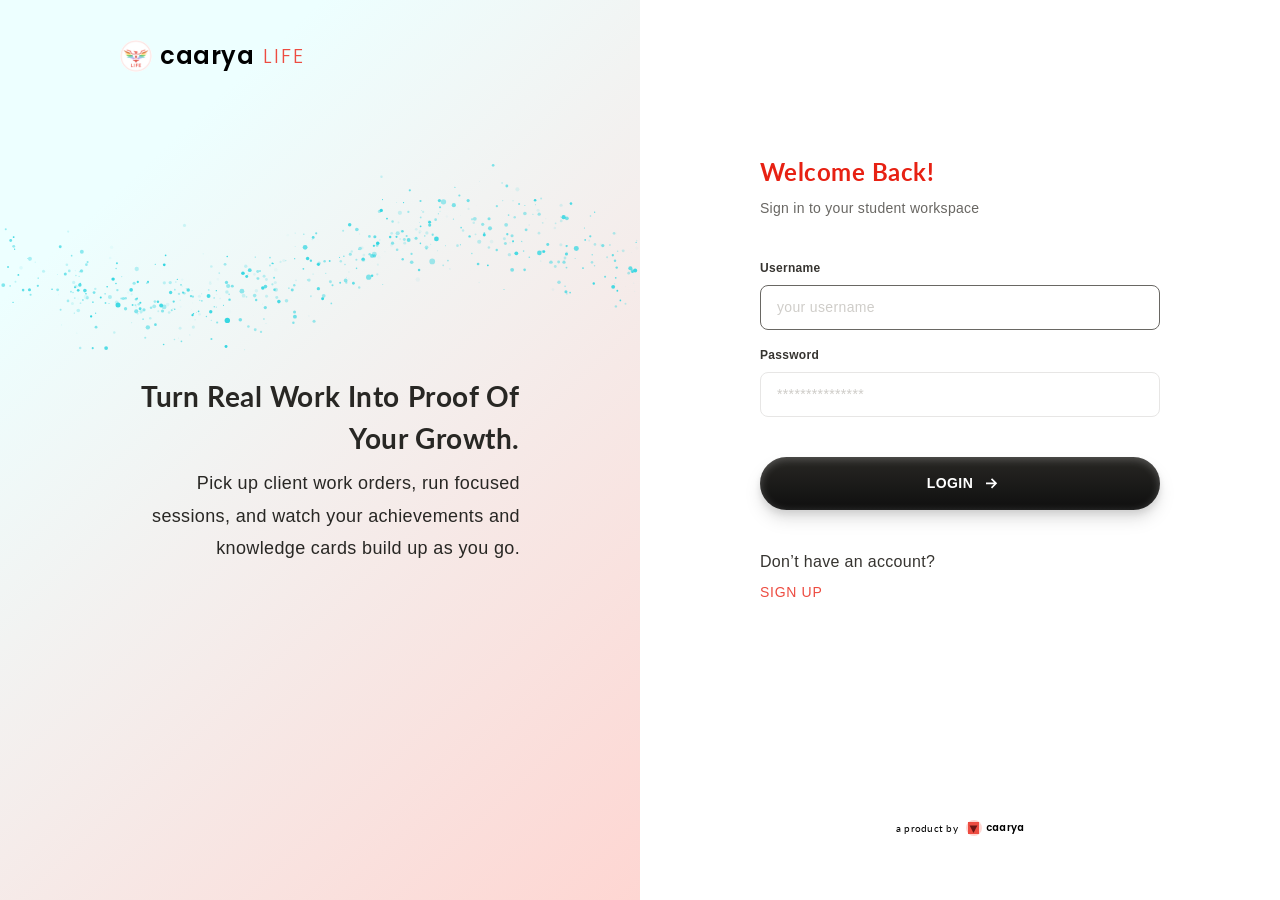
==== commit 0277233b: "Passes and credits (mock): review card, eligibility, pass picker, checkout, top-up - Growth Track af" ====
--- a/index.html
+++ b/index.html
@@ -281,10 +281,12 @@
               <p class="user-menu__label"><img src="assets/growth/coins-dark.svg" alt="" />Credit balance</p>
               <div class="user-menu__nums"><span>Spent <b data-credits-spent></b></span><span>Available <b data-credits-left></b></span></div>
               <div class="coins__track"><div class="coins__fill"></div></div>
-              <p class="user-menu__note">Credits are used to add work orders to your Growth Track.</p>
+              <p class="user-menu__note">Credits are spent on work orders, in your Knowledge Space and in your Network.</p>
+              <button type="button" class="user-menu__topup" data-user-action="topup">Top up credits</button>
             </div>
             <div class="user-menu__items">
               <button type="button" role="menuitem" data-user-action="camp"><img src="assets/menu/camp.svg" alt="" />Camp</button>
+              <button type="button" role="menuitem" data-user-action="passes" hidden><img src="assets/menu/growth-track.svg" alt="" />Passes</button>
               <button type="button" role="menuitem" data-user-action="settings"><img src="assets/competencies/settings.svg" alt="" />Account settings</button>
             </div>
             <div class="user-menu__items">
@@ -360,6 +362,7 @@
   <script src="wep.js"></script>
   <script src="particles.js"></script>
   <script src="camp.js"></script>
+  <script src="passes.js"></script>
   <script src="onboarding.js"></script>
   <script src="demo-user.js"></script>
   <script src="mentor-sim.js"></script>
--- a/camp.css
+++ b/camp.css
@@ -259,3 +259,59 @@
 
 /* Credits hidden for now (workspace.js CREDITS_ON) */
 .no-credits .user-ring svg, .no-credits .user-menu__credits { display: none; }
+
+/* ---------- Growth Track before a pass: the review card (Figma 1446:12606) ---------- */
+.road-card { width: 100%; max-width: 560px; display: flex; flex-direction: column; gap: 16px; padding: 16px; border-radius: 20px; background: var(--shades-50); box-shadow: var(--shadow); }
+.road-card__top { display: flex; flex-direction: column; align-items: center; gap: 8px; text-align: center; }
+.road-card__icon { width: 39.3042px; height: 40px; }
+.road-card__top h2 { margin: 0; font-family: var(--font-lato); font-weight: 700; font-size: 16px; letter-spacing: 0.32px; line-height: 1.5; text-transform: capitalize; color: var(--neutral-800); }
+.road-card__top p { font-family: var(--font-satoshi); font-size: 12px; letter-spacing: 0.24px; line-height: 1.5; color: var(--neutral-500); }
+.road-card__cta { margin-top: 8px; }
+.road-card__rule { display: flex; align-items: center; gap: 16px; }
+.road-card__rule::before, .road-card__rule::after { content: ""; flex: 1; height: 1px; border-radius: 24px; background: var(--neutral-200); }
+.road-card__toggle { display: inline-flex; align-items: center; gap: 8px; padding: 8px; border: 0; border-radius: 44px; background: none; cursor: pointer; font-family: var(--font-satoshi); font-weight: 700; font-size: 12px; letter-spacing: 0.24px; line-height: 1.5; text-transform: uppercase; color: var(--neutral-500); }
+.road-card__toggle:hover { background: var(--neutral-50); }
+.road-card__toggle img { width: 16px; height: 16px; transition: transform 0.2s; }
+.road-card__toggle.is-open img { transform: rotate(180deg); }
+.road-card .camp-steps { width: 100%; }
+
+/* ---------- Passes, credit top-up and checkout (passes.js; built from the PGM modal and card styles) ---------- */
+.pass-modal { width: min(800px, calc(100vw - 32px)); }
+.pass-modal--checkout { width: min(480px, calc(100vw - 32px)); }
+.pass-modal--credits { width: min(640px, calc(100vw - 32px)); }
+.pass-modal__head { justify-content: space-between; padding: 16px 20px; border-bottom: 1px solid var(--neutral-100); }
+.pass-modal__title { margin: 0; font-family: var(--font-lato); font-weight: 700; font-size: 18px; letter-spacing: 0.36px; line-height: 1.5; color: var(--neutral-900); }
+.pass-modal__body { gap: 16px; padding: 20px; }
+.pass-modal__body > p { font-family: var(--font-satoshi); font-size: 14px; letter-spacing: 0.28px; line-height: 1.5; color: var(--neutral-800); }
+.pass-modal__foot { padding: 16px 20px; border-top: 1px solid var(--neutral-100); }
+.pass-modal__foot .pgm-btn:disabled { opacity: 0.4; cursor: default; }
+.pass-grid { display: grid; grid-template-columns: repeat(auto-fit, minmax(200px, 1fr)); gap: 12px; }
+.pass-card { display: flex; flex-direction: column; align-items: flex-start; gap: 8px; padding: 16px !important; border: 1px solid var(--neutral-200) !important; border-radius: 16px; background: var(--shades-50) !important; text-align: left; cursor: pointer; transition: border-color 0.15s, background 0.15s; }
+.pass-card:not(:disabled):hover { border-color: #feb8b1 !important; }
+.pass-card.is-selected { border-color: #feb8b1 !important; background: #fff4f2 !important; box-shadow: inset 0 0 0 1px #feb8b1; }
+.pass-card:disabled { cursor: default; }
+.pass-card.is-locked > :not(.pass-card__note) { opacity: 0.5; }
+.pass-card__name { font-family: var(--font-lato); font-weight: 700; font-size: 16px; letter-spacing: 0.32px; line-height: 1.5; color: var(--neutral-900); }
+.pass-card__price { font-family: var(--font-satoshi); font-weight: 700; font-size: 20px; letter-spacing: 0.4px; line-height: 1.5; color: var(--neutral-900); }
+.pass-card__credits { display: inline-flex; align-items: center; gap: 6px; font-family: var(--font-satoshi); font-weight: 500; font-size: 12px; letter-spacing: 0.24px; line-height: 1.5; color: var(--neutral-500); }
+.pass-card__credits img { width: 14px; height: 14px; }
+.pass-card__list { display: flex; flex-direction: column; gap: 6px; padding-top: 8px; border-top: 1px solid var(--neutral-100); align-self: stretch; }
+.pass-card__list > span { display: flex; align-items: flex-start; gap: 6px; font-family: var(--font-satoshi); font-size: 12px; letter-spacing: 0.24px; line-height: 1.5; color: var(--neutral-800); }
+.pass-card__list img { width: 16px; height: 16px; flex-shrink: 0; }
+.pass-card__note { display: inline-flex; align-items: center; gap: 6px; margin-top: auto; padding: 4px 8px; border-radius: 40px; background: var(--neutral-50); font-family: var(--font-satoshi); font-weight: 500; font-size: 10px; letter-spacing: 0.2px; line-height: 1.5; color: var(--neutral-500); }
+.pass-card__note img { width: 12px; height: 12px; }
+.pass-card.is-owned .pass-card__note { background: #e3f6e5; color: #2bb656; }
+.checkout__item { display: flex; align-items: center; justify-content: space-between; gap: 16px; padding: 16px; border: 1px solid var(--neutral-100); border-radius: 16px; }
+.checkout__name { font-family: var(--font-lato); font-weight: 700; font-size: 16px; letter-spacing: 0.32px; line-height: 1.5; color: var(--neutral-900); }
+.checkout__sub { font-family: var(--font-satoshi); font-size: 12px; letter-spacing: 0.24px; line-height: 1.5; color: var(--neutral-500); }
+.checkout__price { font-family: var(--font-satoshi); font-weight: 700; font-size: 16px; letter-spacing: 0.32px; color: var(--neutral-900); }
+.checkout__rows { display: flex; flex-direction: column; gap: 8px; margin: 0; }
+.checkout__rows > div { display: flex; justify-content: space-between; font-family: var(--font-satoshi); font-size: 14px; letter-spacing: 0.28px; line-height: 1.5; color: var(--neutral-500); }
+.checkout__rows dd { margin: 0; color: var(--neutral-800); }
+.checkout__total { padding-top: 8px; border-top: 1px solid var(--neutral-100); font-weight: 700; }
+.checkout__total dt, .checkout__total dd { color: var(--neutral-900) !important; }
+.checkout__note { font-family: var(--font-satoshi); font-size: 12px; letter-spacing: 0.24px; line-height: 1.5; color: var(--neutral-400); }
+.user-menu__topup { align-self: flex-start; padding: 6px 12px; border: 1px solid var(--neutral-200); border-radius: 40px; background: var(--shades-50); cursor: pointer; font-family: var(--font-satoshi); font-weight: 700; font-size: 12px; letter-spacing: 0.24px; line-height: 1.5; text-transform: uppercase; color: var(--neutral-800); }
+.user-menu__topup:hover { background: var(--neutral-50); }
+.add-track__topup { padding: 0; border: 0; background: none; cursor: pointer; font: inherit; color: var(--caarya-red-500); text-decoration: underline; }
+.locked .pgm-btn { margin-top: 8px; }
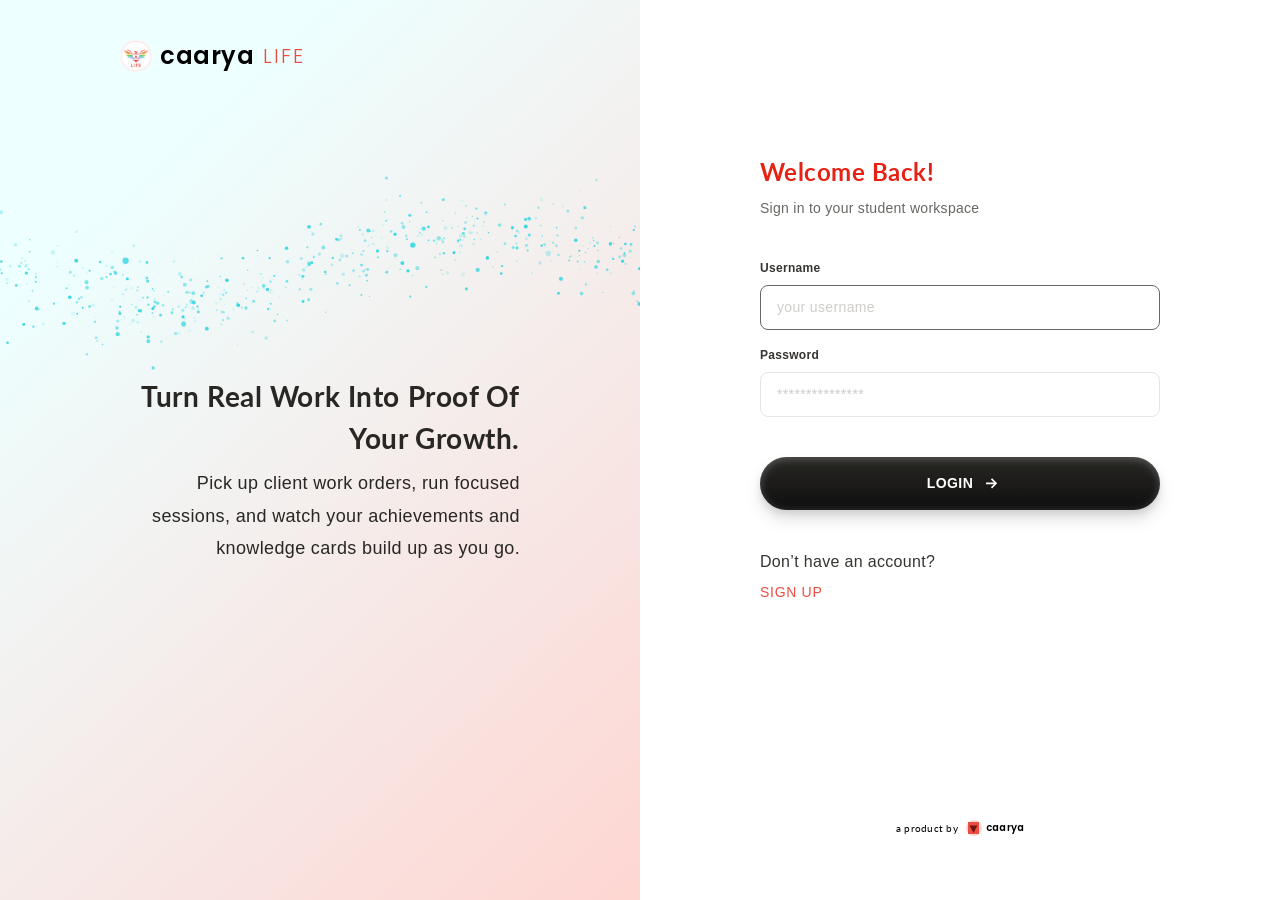
==== commit 118e1daf: "Payment screen for passes and credits; second demo account awaiting pass eligibility - Checkout lead" ====
--- a/index.html
+++ b/index.html
@@ -365,6 +365,7 @@
   <script src="passes.js"></script>
   <script src="onboarding.js"></script>
   <script src="demo-user.js"></script>
+  <script src="pending-user.js"></script>
   <script src="mentor-sim.js"></script>
 </body>
 </html>
--- a/camp.css
+++ b/camp.css
@@ -315,3 +315,42 @@
 .user-menu__topup:hover { background: var(--neutral-50); }
 .add-track__topup { padding: 0; border: 0; background: none; cursor: pointer; font: inherit; color: var(--caarya-red-500); text-decoration: underline; }
 .locked .pgm-btn { margin-top: 8px; }
+
+/* ---------- Payment screen (passes.js) ---------- */
+.pay-modal { width: min(760px, calc(100vw - 32px)); }
+.pay__body { display: grid; grid-template-columns: 240px 1fr; min-height: 0; overflow-y: auto; }
+.pay__summary { display: flex; flex-direction: column; gap: 20px; padding: 20px; border-right: 1px solid var(--neutral-100); background: var(--neutral-50); }
+.pay__merchant { display: flex; align-items: center; gap: 8px; font-family: var(--font-poppins, "Poppins"), sans-serif; font-weight: 600; font-size: 14px; color: var(--neutral-900); }
+.pay__merchant img { width: 24px; height: 24px; border-radius: 50%; object-fit: cover; }
+.pay__label { font-family: var(--font-satoshi); font-size: 12px; letter-spacing: 0.24px; line-height: 1.5; color: var(--neutral-500); }
+.pay__item { font-family: var(--font-lato); font-weight: 700; font-size: 16px; letter-spacing: 0.32px; line-height: 1.5; color: var(--neutral-900); }
+.pay__amount { font-family: var(--font-satoshi); font-weight: 700; font-size: 24px; letter-spacing: 0.48px; line-height: 1.5; color: var(--neutral-900); }
+.pay__secure { display: flex; align-items: center; gap: 6px; margin-top: auto; font-family: var(--font-satoshi); font-size: 10px; letter-spacing: 0.2px; line-height: 1.5; color: var(--neutral-400); }
+.pay__secure img { width: 12px; height: 12px; }
+.pay__form { display: flex; flex-direction: column; gap: 16px; min-height: 340px; padding: 20px; }
+.pay__tabs { display: flex; gap: 4px; padding: 4px; border-radius: 12px; background: var(--neutral-50); }
+.pay__tab { flex: 1; padding: 8px !important; border: 0 !important; border-radius: 8px; background: none !important; cursor: pointer; font-family: var(--font-satoshi); font-weight: 500; font-size: 13px; letter-spacing: 0.26px; line-height: 1.5; color: var(--neutral-500); }
+.pay__tab.is-on { background: var(--shades-50) !important; font-weight: 700; color: var(--neutral-900); box-shadow: var(--shadow); }
+.pay__fields { display: flex; flex-direction: column; gap: 12px; }
+.pay__field { display: flex; flex-direction: column; gap: 4px; flex: 1; font-family: var(--font-satoshi); font-weight: 500; font-size: 12px; letter-spacing: 0.24px; line-height: 1.5; color: var(--neutral-800); }
+.pay__field input { width: 100%; padding: 10px 12px; border: 1px solid var(--neutral-200); border-radius: 8px; font-family: var(--font-satoshi); font-size: 14px; letter-spacing: 0.28px; color: var(--neutral-900); outline: none; }
+.pay__field input:focus { border-color: #feb8b1; box-shadow: 0 0 0 3px #fff4f2; }
+.pay__row { display: flex; gap: 12px; }
+.pay__hint { font-family: var(--font-satoshi); font-size: 12px; letter-spacing: 0.24px; line-height: 1.5; color: var(--neutral-500); }
+.pay__banks { display: grid; grid-template-columns: 1fr 1fr; gap: 8px; }
+.pay__bank { padding: 10px 12px !important; border: 1px solid var(--neutral-200) !important; border-radius: 8px; background: var(--shades-50) !important; cursor: pointer; text-align: left; font-family: var(--font-satoshi); font-weight: 500; font-size: 13px; letter-spacing: 0.26px; line-height: 1.5; color: var(--neutral-800); }
+.pay__bank.is-on { border-color: #feb8b1 !important; background: #fff4f2 !important; color: var(--caarya-red-500); font-weight: 700; }
+.pay__error { min-height: 18px; font-family: var(--font-satoshi); font-size: 12px; color: var(--caarya-red-500); }
+.pay__actions { display: flex; align-items: center; justify-content: space-between; gap: 16px; margin-top: auto; }
+.pay__status { flex: 1; display: flex; flex-direction: column; align-items: center; justify-content: center; gap: 8px; text-align: center; font-family: var(--font-satoshi); font-size: 14px; letter-spacing: 0.28px; line-height: 1.5; color: var(--neutral-500); }
+.pay__status .pgm-btn { margin-top: 16px; }
+.pay__status-title { font-family: var(--font-lato); font-weight: 700; font-size: 18px; letter-spacing: 0.36px; color: var(--neutral-900); }
+.pay__ref { font-size: 12px; color: var(--neutral-400); }
+.pay__tick { width: 48px; height: 48px; padding: 10px; border-radius: 50%; background: #e3f6e5; }
+.pay__spinner { width: 40px; height: 40px; border: 3px solid var(--neutral-100); border-top-color: var(--caarya-red-500); border-radius: 50%; animation: pay-spin 0.8s linear infinite; }
+@keyframes pay-spin { to { transform: rotate(360deg); } }
+@media (max-width: 760px) {
+  .pay__body { grid-template-columns: 1fr; }
+  .pay__summary { flex-direction: row; flex-wrap: wrap; align-items: center; gap: 12px 24px; border-right: 0; border-bottom: 1px solid var(--neutral-100); }
+  .pay__secure { margin-top: 0; width: 100%; }
+}
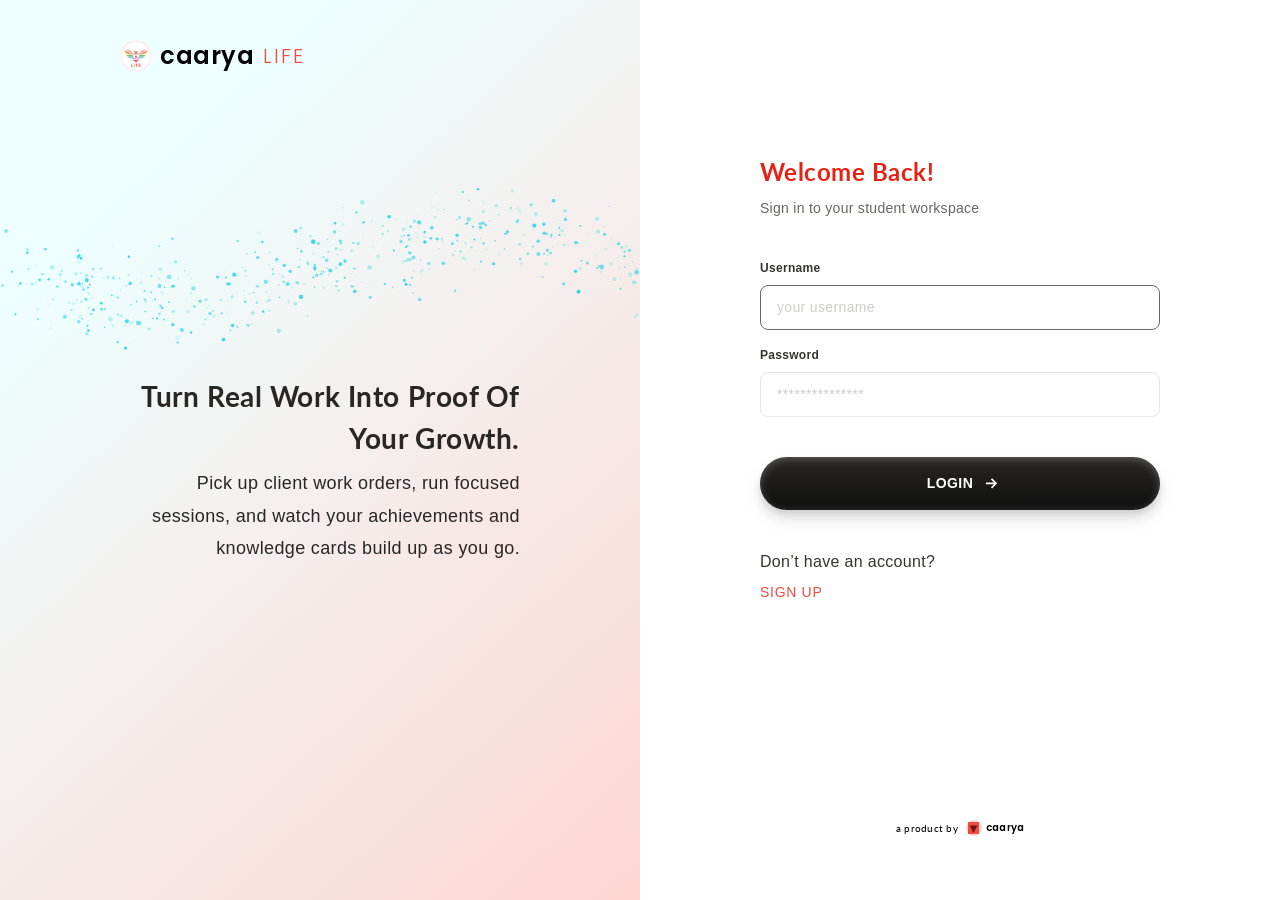
==== commit b67d47b5: "Programs page instead of the pass picker modal Growth Track shows 'Enroll in a program to get starte" ====
--- a/index.html
+++ b/index.html
@@ -286,7 +286,7 @@
             </div>
             <div class="user-menu__items">
               <button type="button" role="menuitem" data-user-action="camp"><img src="assets/menu/camp.svg" alt="" />Camp</button>
-              <button type="button" role="menuitem" data-user-action="passes" hidden><img src="assets/menu/growth-track.svg" alt="" />Passes</button>
+              <button type="button" role="menuitem" data-user-action="passes" hidden><img src="assets/menu/growth-track.svg" alt="" />Programs</button>
               <button type="button" role="menuitem" data-user-action="settings"><img src="assets/competencies/settings.svg" alt="" />Account settings</button>
             </div>
             <div class="user-menu__items">
--- a/camp.css
+++ b/camp.css
@@ -354,3 +354,48 @@
   .pay__summary { flex-direction: row; flex-wrap: wrap; align-items: center; gap: 12px 24px; border-right: 0; border-bottom: 1px solid var(--neutral-100); }
   .pay__secure { margin-top: 0; width: 100%; }
 }
+
+/* ---------- Logout confirmation (Figma 1450:13063) ---------- */
+.logout-modal { width: min(320px, calc(100vw - 32px)); overflow: hidden; border-radius: 24px; background: var(--shades-50); box-shadow: 0 20px 25px -5px rgba(0, 0, 0, 0.1), 0 8px 10px -6px rgba(0, 0, 0, 0.1); }
+.logout-modal__body { display: flex; flex-direction: column; gap: 8px; padding: 24px; text-align: center; line-height: 1.5; color: var(--neutral-800); }
+.logout-modal__body h2 { margin: 0; font-family: var(--font-lato); font-weight: 700; font-size: 20px; letter-spacing: 0.4px; text-transform: capitalize; }
+.logout-modal__body p { font-family: var(--font-satoshi); font-size: 14px; letter-spacing: 0.28px; }
+.logout-modal__actions { display: flex; gap: 1px; padding-top: 1px; background: var(--neutral-100); }
+.logout-modal__actions button { flex: 1; padding: 20px !important; background: var(--shades-50) !important; font-family: var(--font-satoshi); font-weight: 700; font-size: 12px; letter-spacing: 0.24px; line-height: 1.5; text-transform: uppercase; color: var(--neutral-800); }
+.logout-modal__actions button:hover { background: var(--neutral-50) !important; }
+.logout-modal__actions .is-danger { color: var(--caarya-red-500); }
+
+/* Plain toasts with a second line */
+.toast:not(.toast--step) .toast__text { display: flex; flex-direction: column; }
+.toast:not(.toast--step) .toast__text small { font-weight: 500; font-size: 12px; letter-spacing: 0.3px; color: rgba(255, 255, 255, 0.7); }
+
+/* ---------- Programs page (passes.js) ---------- */
+.programs { width: 100%; max-width: 1120px; display: flex; flex-direction: column; gap: 24px; margin: 0 auto; padding: 40px 32px 64px; }
+.programs__head { display: flex; flex-direction: column; gap: 8px; margin-bottom: 8px; }
+.programs__head h1 { margin: 0; font-family: var(--font-lato); font-weight: 700; font-size: 28px; letter-spacing: 0.56px; line-height: 1.3; color: var(--neutral-900); }
+.programs__head p { font-family: var(--font-satoshi); font-size: 16px; letter-spacing: 0.32px; line-height: 1.5; color: var(--neutral-500); }
+.programs__group { margin: 16px 0 0; font-family: var(--font-lato); font-weight: 700; font-size: 18px; letter-spacing: 0.36px; line-height: 1.5; color: var(--neutral-900); }
+.programs__grid { display: grid; grid-template-columns: repeat(auto-fit, minmax(240px, 1fr)); gap: 16px; }
+.prog { display: flex; flex-direction: column; gap: 20px; padding: 24px; border: 1px solid var(--neutral-100); border-radius: 20px; background: var(--shades-50); box-shadow: var(--shadow); }
+.prog__top { display: flex; flex-direction: column; gap: 4px; padding-bottom: 20px; border-bottom: 1px solid var(--neutral-100); }
+.prog__title { display: flex; flex-wrap: wrap; align-items: center; gap: 4px 8px; }
+.prog__title h3 { margin: 0; font-family: var(--font-lato); font-weight: 700; font-size: 18px; letter-spacing: 0.36px; line-height: 1.5; color: var(--neutral-900); }
+.prog__badge { white-space: nowrap; padding: 2px 10px; border-radius: 40px; background: var(--caarya-red-500); font-family: var(--font-satoshi); font-weight: 700; font-size: 10px; letter-spacing: 0.4px; line-height: 1.5; text-transform: uppercase; color: #fff; }
+.prog__pass { font-family: var(--font-satoshi); font-weight: 500; font-size: 12px; letter-spacing: 0.24px; line-height: 1.5; color: var(--caarya-red-500); }
+.prog__price { margin-top: 12px; font-family: var(--font-satoshi); font-weight: 700; font-size: 36px; letter-spacing: 0.36px; line-height: 1.2; color: var(--neutral-900); }
+.prog__body { flex: 1; display: flex; flex-direction: column; gap: 12px; }
+.prog__label { font-family: var(--font-satoshi); font-weight: 500; font-size: 14px; letter-spacing: 0.28px; line-height: 1.5; color: var(--neutral-400); }
+.prog__list { display: flex; flex-direction: column; gap: 10px; margin: 0; padding: 0; list-style: none; }
+.prog__list li { display: flex; align-items: flex-start; gap: 8px; font-family: var(--font-satoshi); font-size: 14px; letter-spacing: 0.28px; line-height: 1.5; color: var(--neutral-800); }
+.prog__list img { width: 16px; height: 16px; flex-shrink: 0; margin-top: 3px; }
+.prog__foot { display: flex; align-items: center; min-height: 48px; }
+.prog__state { display: inline-flex; align-items: center; gap: 8px; padding: 8px 12px; border-radius: 40px; background: var(--neutral-50); font-family: var(--font-satoshi); font-weight: 500; font-size: 12px; letter-spacing: 0.24px; line-height: 1.5; color: var(--neutral-500); }
+.prog__state img { width: 14px; height: 14px; flex-shrink: 0; }
+.prog__state.is-on { background: #e3f6e5; font-weight: 700; color: #2bb656; }
+.prog.is-locked .prog__top, .prog.is-locked .prog__body { opacity: 0.55; }
+.prog--featured { border-color: #feb8b1; background: linear-gradient(135deg, #fff 40%, #fff4f2); }
+@media (min-width: 900px) {
+  .prog--featured { display: grid; grid-template-columns: minmax(240px, 1fr) 2fr; grid-template-rows: 1fr auto; column-gap: 40px; }
+  .prog--featured .prog__top { grid-row: 1 / span 2; border-bottom: 0; padding-bottom: 0; border-right: 1px solid #fde0dc; padding-right: 40px; }
+  .prog--featured .prog__list { display: grid; grid-template-columns: 1fr 1fr; }
+}
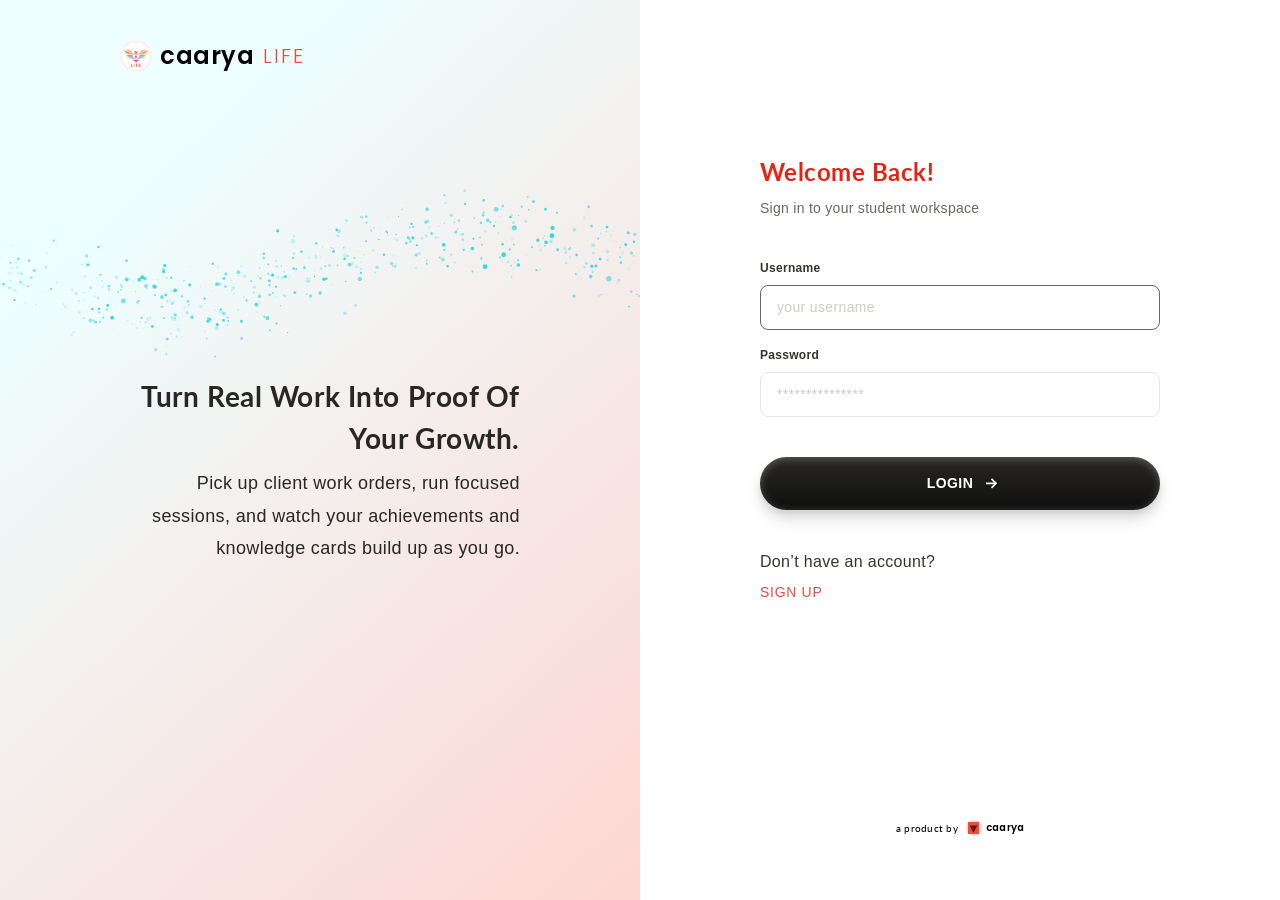
==== commit c1f052b0: "Checkout as a full page with a receipt #checkout/program-<id> or #checkout/credits-<pack>: the order" ====
--- a/index.html
+++ b/index.html
@@ -340,6 +340,9 @@
 
   <!-- ============ WORK ENVIRONMENT PREFERENCES ASSESSMENT (Figma 1065:23152), rendered by wep.js ============ -->
   <section class="screen riasec gt" data-screen="wep" id="wep-screen"></section>
+
+  <!-- ============ CHECKOUT (passes.js): a full page for programs and credit packs ============ -->
+  <section class="screen checkout-page" data-screen="checkout" id="checkout-page"></section>
 
   <button class="to-top" type="button" aria-label="Back to top">
     <span class="to-top__icon"><img src="assets/icons/arrow-upward.svg" alt="" /></span>
--- a/camp.css
+++ b/camp.css
@@ -277,7 +277,6 @@
 
 /* ---------- Passes, credit top-up and checkout (passes.js; built from the PGM modal and card styles) ---------- */
 .pass-modal { width: min(800px, calc(100vw - 32px)); }
-.pass-modal--checkout { width: min(480px, calc(100vw - 32px)); }
 .pass-modal--credits { width: min(640px, calc(100vw - 32px)); }
 .pass-modal__head { justify-content: space-between; padding: 16px 20px; border-bottom: 1px solid var(--neutral-100); }
 .pass-modal__title { margin: 0; font-family: var(--font-lato); font-weight: 700; font-size: 18px; letter-spacing: 0.36px; line-height: 1.5; color: var(--neutral-900); }
@@ -301,33 +300,12 @@
 .pass-card__note { display: inline-flex; align-items: center; gap: 6px; margin-top: auto; padding: 4px 8px; border-radius: 40px; background: var(--neutral-50); font-family: var(--font-satoshi); font-weight: 500; font-size: 10px; letter-spacing: 0.2px; line-height: 1.5; color: var(--neutral-500); }
 .pass-card__note img { width: 12px; height: 12px; }
 .pass-card.is-owned .pass-card__note { background: #e3f6e5; color: #2bb656; }
-.checkout__item { display: flex; align-items: center; justify-content: space-between; gap: 16px; padding: 16px; border: 1px solid var(--neutral-100); border-radius: 16px; }
-.checkout__name { font-family: var(--font-lato); font-weight: 700; font-size: 16px; letter-spacing: 0.32px; line-height: 1.5; color: var(--neutral-900); }
-.checkout__sub { font-family: var(--font-satoshi); font-size: 12px; letter-spacing: 0.24px; line-height: 1.5; color: var(--neutral-500); }
-.checkout__price { font-family: var(--font-satoshi); font-weight: 700; font-size: 16px; letter-spacing: 0.32px; color: var(--neutral-900); }
-.checkout__rows { display: flex; flex-direction: column; gap: 8px; margin: 0; }
-.checkout__rows > div { display: flex; justify-content: space-between; font-family: var(--font-satoshi); font-size: 14px; letter-spacing: 0.28px; line-height: 1.5; color: var(--neutral-500); }
-.checkout__rows dd { margin: 0; color: var(--neutral-800); }
-.checkout__total { padding-top: 8px; border-top: 1px solid var(--neutral-100); font-weight: 700; }
-.checkout__total dt, .checkout__total dd { color: var(--neutral-900) !important; }
-.checkout__note { font-family: var(--font-satoshi); font-size: 12px; letter-spacing: 0.24px; line-height: 1.5; color: var(--neutral-400); }
 .user-menu__topup { align-self: flex-start; padding: 6px 12px; border: 1px solid var(--neutral-200); border-radius: 40px; background: var(--shades-50); cursor: pointer; font-family: var(--font-satoshi); font-weight: 700; font-size: 12px; letter-spacing: 0.24px; line-height: 1.5; text-transform: uppercase; color: var(--neutral-800); }
 .user-menu__topup:hover { background: var(--neutral-50); }
 .add-track__topup { padding: 0; border: 0; background: none; cursor: pointer; font: inherit; color: var(--caarya-red-500); text-decoration: underline; }
 .locked .pgm-btn { margin-top: 8px; }
 
 /* ---------- Payment screen (passes.js) ---------- */
-.pay-modal { width: min(760px, calc(100vw - 32px)); }
-.pay__body { display: grid; grid-template-columns: 240px 1fr; min-height: 0; overflow-y: auto; }
-.pay__summary { display: flex; flex-direction: column; gap: 20px; padding: 20px; border-right: 1px solid var(--neutral-100); background: var(--neutral-50); }
-.pay__merchant { display: flex; align-items: center; gap: 8px; font-family: var(--font-poppins, "Poppins"), sans-serif; font-weight: 600; font-size: 14px; color: var(--neutral-900); }
-.pay__merchant img { width: 24px; height: 24px; border-radius: 50%; object-fit: cover; }
-.pay__label { font-family: var(--font-satoshi); font-size: 12px; letter-spacing: 0.24px; line-height: 1.5; color: var(--neutral-500); }
-.pay__item { font-family: var(--font-lato); font-weight: 700; font-size: 16px; letter-spacing: 0.32px; line-height: 1.5; color: var(--neutral-900); }
-.pay__amount { font-family: var(--font-satoshi); font-weight: 700; font-size: 24px; letter-spacing: 0.48px; line-height: 1.5; color: var(--neutral-900); }
-.pay__secure { display: flex; align-items: center; gap: 6px; margin-top: auto; font-family: var(--font-satoshi); font-size: 10px; letter-spacing: 0.2px; line-height: 1.5; color: var(--neutral-400); }
-.pay__secure img { width: 12px; height: 12px; }
-.pay__form { display: flex; flex-direction: column; gap: 16px; min-height: 340px; padding: 20px; }
 .pay__tabs { display: flex; gap: 4px; padding: 4px; border-radius: 12px; background: var(--neutral-50); }
 .pay__tab { flex: 1; padding: 8px !important; border: 0 !important; border-radius: 8px; background: none !important; cursor: pointer; font-family: var(--font-satoshi); font-weight: 500; font-size: 13px; letter-spacing: 0.26px; line-height: 1.5; color: var(--neutral-500); }
 .pay__tab.is-on { background: var(--shades-50) !important; font-weight: 700; color: var(--neutral-900); box-shadow: var(--shadow); }
@@ -335,25 +313,13 @@
 .pay__field { display: flex; flex-direction: column; gap: 4px; flex: 1; font-family: var(--font-satoshi); font-weight: 500; font-size: 12px; letter-spacing: 0.24px; line-height: 1.5; color: var(--neutral-800); }
 .pay__field input { width: 100%; padding: 10px 12px; border: 1px solid var(--neutral-200); border-radius: 8px; font-family: var(--font-satoshi); font-size: 14px; letter-spacing: 0.28px; color: var(--neutral-900); outline: none; }
 .pay__field input:focus { border-color: #feb8b1; box-shadow: 0 0 0 3px #fff4f2; }
-.pay__row { display: flex; gap: 12px; }
 .pay__hint { font-family: var(--font-satoshi); font-size: 12px; letter-spacing: 0.24px; line-height: 1.5; color: var(--neutral-500); }
 .pay__banks { display: grid; grid-template-columns: 1fr 1fr; gap: 8px; }
 .pay__bank { padding: 10px 12px !important; border: 1px solid var(--neutral-200) !important; border-radius: 8px; background: var(--shades-50) !important; cursor: pointer; text-align: left; font-family: var(--font-satoshi); font-weight: 500; font-size: 13px; letter-spacing: 0.26px; line-height: 1.5; color: var(--neutral-800); }
 .pay__bank.is-on { border-color: #feb8b1 !important; background: #fff4f2 !important; color: var(--caarya-red-500); font-weight: 700; }
 .pay__error { min-height: 18px; font-family: var(--font-satoshi); font-size: 12px; color: var(--caarya-red-500); }
-.pay__actions { display: flex; align-items: center; justify-content: space-between; gap: 16px; margin-top: auto; }
-.pay__status { flex: 1; display: flex; flex-direction: column; align-items: center; justify-content: center; gap: 8px; text-align: center; font-family: var(--font-satoshi); font-size: 14px; letter-spacing: 0.28px; line-height: 1.5; color: var(--neutral-500); }
-.pay__status .pgm-btn { margin-top: 16px; }
-.pay__status-title { font-family: var(--font-lato); font-weight: 700; font-size: 18px; letter-spacing: 0.36px; color: var(--neutral-900); }
-.pay__ref { font-size: 12px; color: var(--neutral-400); }
-.pay__tick { width: 48px; height: 48px; padding: 10px; border-radius: 50%; background: #e3f6e5; }
 .pay__spinner { width: 40px; height: 40px; border: 3px solid var(--neutral-100); border-top-color: var(--caarya-red-500); border-radius: 50%; animation: pay-spin 0.8s linear infinite; }
 @keyframes pay-spin { to { transform: rotate(360deg); } }
-@media (max-width: 760px) {
-  .pay__body { grid-template-columns: 1fr; }
-  .pay__summary { flex-direction: row; flex-wrap: wrap; align-items: center; gap: 12px 24px; border-right: 0; border-bottom: 1px solid var(--neutral-100); }
-  .pay__secure { margin-top: 0; width: 100%; }
-}
 
 /* ---------- Logout confirmation (Figma 1450:13063) ---------- */
 .logout-modal { width: min(320px, calc(100vw - 32px)); overflow: hidden; border-radius: 24px; background: var(--shades-50); box-shadow: 0 20px 25px -5px rgba(0, 0, 0, 0.1), 0 8px 10px -6px rgba(0, 0, 0, 0.1); }
@@ -399,3 +365,53 @@
   .prog--featured .prog__top { grid-row: 1 / span 2; border-bottom: 0; padding-bottom: 0; border-right: 1px solid #fde0dc; padding-right: 40px; }
   .prog--featured .prog__list { display: grid; grid-template-columns: 1fr 1fr; }
 }
+
+/* ---------- Checkout page (passes.js; references: split checkout page, purchase receipt) ---------- */
+.checkout-page { min-height: 100vh; background: var(--shades-50); }
+.co { flex: 1; display: grid; grid-template-columns: 1fr 1fr; min-height: 100vh; }
+.co__summary { display: flex; flex-direction: column; gap: 32px; padding: 48px max(32px, calc(50% - 280px)) 40px; padding-right: 64px; background: var(--neutral-50); border-right: 1px solid var(--neutral-100); }
+.co__back { align-self: flex-start; display: inline-flex; align-items: center; gap: 8px; font-family: var(--font-satoshi); font-weight: 700; font-size: 12px; letter-spacing: 0.24px; line-height: 1.5; text-transform: uppercase; text-decoration: none; color: var(--neutral-500); }
+.co__back:hover { color: var(--neutral-900); }
+.co__merchant { display: flex; align-items: center; gap: 12px; font-family: var(--font-poppins); font-weight: 600; font-size: 18px; color: var(--neutral-900); }
+.co__merchant img { width: 40px; height: 40px; border-radius: 50%; object-fit: cover; }
+.co__due p { font-family: var(--font-satoshi); font-size: 16px; letter-spacing: 0.32px; line-height: 1.5; color: var(--neutral-500); }
+.co__due .co__amount { font-weight: 700; font-size: 40px; letter-spacing: 0.4px; line-height: 1.3; color: var(--neutral-900); }
+.co__lines { display: flex; flex-direction: column; }
+.co__line { display: flex; align-items: flex-start; justify-content: space-between; gap: 16px; padding: 16px 0; font-family: var(--font-satoshi); font-size: 16px; letter-spacing: 0.32px; line-height: 1.5; color: var(--neutral-800); }
+.co__line + .co__line { border-top: 1px solid var(--neutral-200); }
+.co__line small { display: block; font-size: 13px; letter-spacing: 0.26px; color: var(--neutral-400); }
+.co__total { font-weight: 700; color: var(--neutral-900); }
+.co__secure { display: flex; align-items: center; gap: 8px; margin-top: auto; font-family: var(--font-satoshi); font-size: 12px; letter-spacing: 0.24px; color: var(--neutral-400); }
+.co__secure img { width: 12px; height: 12px; }
+.co__pay { display: flex; padding: 48px 64px 40px; }
+.co__form { width: 100%; max-width: 420px; display: flex; flex-direction: column; gap: 20px; }
+.co__form h1 { margin: 0; font-family: var(--font-lato); font-weight: 700; font-size: 20px; letter-spacing: 0.4px; line-height: 1.5; color: var(--neutral-900); }
+.co__fields { display: flex; flex-direction: column; gap: 16px; }
+.co__card { display: flex; flex-direction: column; border: 1px solid var(--neutral-200); border-radius: 8px; overflow: hidden; }
+.co__card > div { display: flex; border-top: 1px solid var(--neutral-200); }
+.co__card > div input + input { border-left: 1px solid var(--neutral-200); }
+.co__card input { width: 100%; padding: 12px; border: 0; font-family: var(--font-satoshi); font-size: 14px; letter-spacing: 0.28px; color: var(--neutral-900); outline: none; }
+.co__card input:focus { background: #fffafa; }
+.co__card:focus-within { border-color: #feb8b1; box-shadow: 0 0 0 3px #fff4f2; }
+.co__submit { display: inline-flex; align-items: center; justify-content: center; gap: 8px; width: 100%; padding: 14px 24px; border: 0; border-radius: 44px; background: var(--neutral-900); cursor: pointer; font-family: var(--font-satoshi); font-weight: 700; font-size: 14px; letter-spacing: 0.28px; line-height: 1.5; text-transform: uppercase; color: var(--neutral-50); }
+.co__submit:hover:not(:disabled) { background: #000; }
+.co__submit:disabled { opacity: 0.8; cursor: default; }
+.co__submit .pay__spinner { width: 16px; height: 16px; border-width: 2px; border-color: rgba(255, 255, 255, 0.3); border-top-color: #fff; }
+.co__form input:disabled { background: var(--neutral-50); }
+.co-done { flex: 1; display: flex; align-items: center; justify-content: center; padding: 40px 16px; background: var(--neutral-50); }
+.co-done__card { width: min(480px, 100%); display: flex; flex-direction: column; align-items: center; padding: 40px 32px 32px; border-radius: 24px; background: var(--shades-50); box-shadow: 0 20px 25px -5px rgba(0, 0, 0, 0.1), 0 8px 10px -6px rgba(0, 0, 0, 0.1); text-align: center; }
+.co-done__tick { width: 64px; height: 64px; padding: 16px; border: 1px solid #c9eecf; border-radius: 50%; background: #e3f6e5; }
+.co-done__amount { margin-top: 20px; font-family: var(--font-satoshi); font-weight: 700; font-size: 40px; letter-spacing: 0.4px; line-height: 1.3; color: var(--neutral-900); }
+.co-done__on { font-family: var(--font-satoshi); font-size: 16px; letter-spacing: 0.32px; line-height: 1.5; color: var(--neutral-500); }
+.co-done__block { align-self: stretch; margin-top: 24px; padding-top: 24px; border-top: 1px solid var(--neutral-200); text-align: left; }
+.co-done__block h2 { margin: 0 0 4px; font-family: var(--font-lato); font-weight: 700; font-size: 16px; letter-spacing: 0.32px; line-height: 1.5; color: var(--neutral-900); }
+.co-done__block .co__line { padding: 10px 0; font-size: 14px; }
+.co-done__ref { font-family: var(--font-satoshi); font-size: 12px; letter-spacing: 0.24px; color: var(--neutral-400); }
+.co-done .co__submit { margin-top: 32px; }
+@media (max-width: 900px) {
+  .co { grid-template-columns: 1fr; }
+  .co__summary { padding: 32px; border-right: 0; border-bottom: 1px solid var(--neutral-100); gap: 24px; }
+  .co__secure { margin-top: 0; }
+  .co__pay { padding: 32px; }
+  .co__form { max-width: none; }
+}
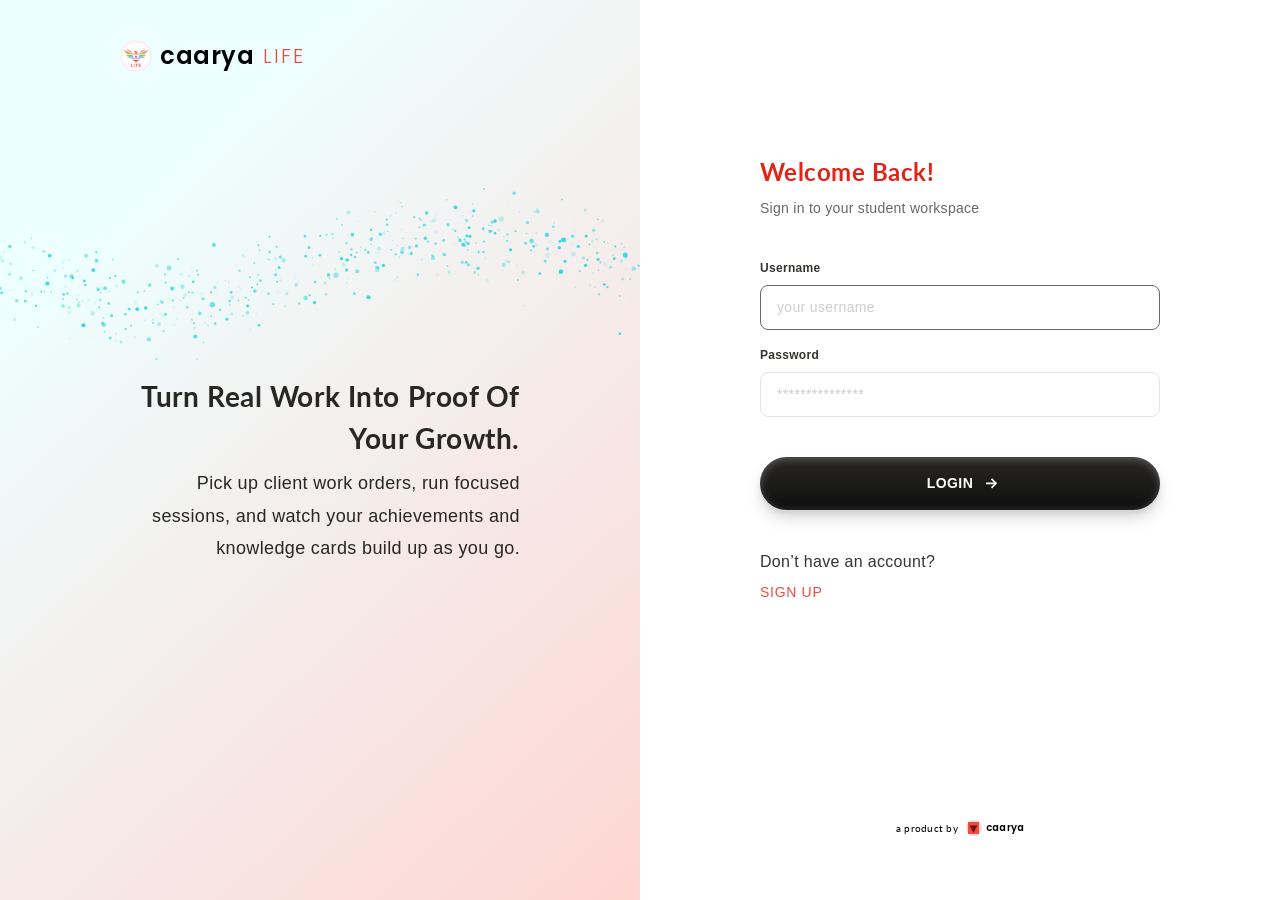
==== commit aac19678: "Synergy / Community Intelligence: Learn more one-pagers with a waitlist; credits open only with a pa" ====
--- a/index.html
+++ b/index.html
@@ -323,6 +323,7 @@
       <main class="workspace__main gt camp" data-page="camp" id="camp-page" hidden></main>
       <!-- Growth Track for new users: Road To Career Acceleration (camp.js) -->
       <main class="workspace__main gt" data-page="road" id="road-page" hidden></main>
+      <main class="workspace__main gt space" data-page="space" id="space-page" hidden></main>
 
       <!-- Coming-soon sections (Figma 1102:37515), rendered by workspace.js -->
       <main class="workspace__main gt impact" data-page="soon" id="soon-page" hidden></main>
@@ -366,6 +367,7 @@
   <script src="particles.js"></script>
   <script src="camp.js"></script>
   <script src="passes.js"></script>
+  <script src="space.js"></script>
   <script src="onboarding.js"></script>
   <script src="demo-user.js"></script>
   <script src="pending-user.js"></script>
--- a/camp.css
+++ b/camp.css
@@ -415,3 +415,48 @@
   .co__pay { padding: 32px; }
   .co__form { max-width: none; }
 }
+
+/* ---------- Coming-soon one-pagers (space.js; Figma 1881:12998 adapted for desktop) ---------- */
+.space--knowledge { --sp: #c44eb9; --sp-tint: #fdf2ff; --sp-line: #f282f5; }
+.space--network { --sp: #0497ae; --sp-tint: #edffff; --sp-line: #33d6e1; }
+.space__wrap { width: 100%; max-width: 1080px; display: flex; flex-direction: column; gap: 64px; margin: 0 auto; padding: 32px 32px 80px; }
+.space__wrap > .gt-back { margin-bottom: -40px; }
+.space__top { display: grid; grid-template-columns: 1fr 1fr; align-items: center; gap: 48px; }
+.space__intro { display: flex; flex-direction: column; align-items: flex-start; gap: 12px; }
+.space__kicker { font-family: var(--font-satoshi); font-weight: 700; font-style: italic; font-size: 14px; letter-spacing: 0.28px; line-height: 1.5; color: var(--sp); }
+.space__intro h1 { margin: 0; font-family: var(--font-lato); font-weight: 700; font-size: 32px; letter-spacing: 0.96px; line-height: 1.3; text-transform: capitalize; color: #000; }
+.space__intro > p:not(.space__kicker) { font-family: var(--font-satoshi); font-size: 16px; letter-spacing: 0.32px; line-height: 1.5; color: var(--neutral-500); }
+.space__intro .space__cta { margin-top: 20px; }
+.space__hero { overflow: hidden; border-radius: 24px; aspect-ratio: 3 / 2; background: var(--sp-tint); }
+.space__hero-img { width: 100%; height: 100%; object-fit: cover; display: block; }
+.space--network .space__hero { border: 1px solid var(--sp-line); }
+.space__hero-art { width: 100%; height: 100%; display: block; padding: 24px; }
+.space__cta { display: inline-flex; align-items: center; justify-content: center; gap: 8px; padding: 14px 64px 14px 56px; border: 1px solid var(--sp-line); border-radius: 96px; background: var(--sp-tint); cursor: pointer; font-family: var(--font-satoshi); font-weight: 700; font-size: 14px; letter-spacing: 0.7px; line-height: 1.5; text-transform: capitalize; text-decoration: underline; color: var(--sp); }
+.space__cta:hover { filter: brightness(0.98); box-shadow: 0 0 0 3px var(--sp-tint); }
+.space__cta.is-on { padding: 14px 32px; cursor: default; text-decoration: none; }
+.space__cta svg { flex-shrink: 0; }
+.space__features { display: flex; flex-direction: column; gap: 40px; }
+.space__features h2, .space__end p { margin: 0; font-family: var(--font-lato); font-weight: 700; font-size: 24px; letter-spacing: 0.8px; line-height: 1.5; text-transform: capitalize; color: #000; }
+.space__end p { text-transform: none; }
+.space__grid { display: grid; grid-template-columns: repeat(auto-fit, minmax(220px, 1fr)); gap: 40px 32px; }
+.space__feature { display: flex; flex-direction: column; gap: 16px; }
+.space__feature p { font-family: var(--font-satoshi); font-size: 18px; line-height: 1.5; color: var(--neutral-800); }
+.space__art { height: 200px; display: flex; align-items: center; justify-content: flex-start; }
+.space__art img { max-width: 240px; max-height: 200px; object-fit: contain; }
+.space__art.is-icon { width: 200px; justify-content: center; border: 1px solid var(--sp-line); border-radius: 24px; background: var(--sp-tint); }
+.space__art.is-icon span { width: 72px; height: 72px; background: var(--sp); -webkit-mask: var(--icon) center / contain no-repeat; mask: var(--icon) center / contain no-repeat; }
+.space__pricing { display: grid; grid-template-columns: 1fr 1fr; gap: 32px; padding: 32px; border: 1px solid var(--sp-line); border-radius: 24px; background: var(--sp-tint); }
+.space__price { display: flex; flex-direction: column; gap: 8px; }
+.space__label { font-family: var(--font-satoshi); font-weight: 700; font-size: 12px; letter-spacing: 0.48px; line-height: 1.5; text-transform: uppercase; color: var(--sp); }
+.space__amount { display: flex; align-items: center; gap: 12px; font-family: var(--font-satoshi); font-weight: 700; font-size: 40px; line-height: 1.2; color: var(--neutral-900); }
+.space__amount img { width: 32px; height: 32px; }
+.space__amount span { font-weight: 500; font-size: 16px; letter-spacing: 0.32px; color: var(--neutral-500); }
+.space__note { font-family: var(--font-satoshi); font-size: 14px; letter-spacing: 0.28px; line-height: 1.5; color: var(--neutral-500); }
+.space__includes { display: flex; flex-direction: column; justify-content: center; gap: 12px; margin: 0; padding: 0; list-style: none; }
+.space__includes li { display: flex; align-items: flex-start; gap: 8px; font-family: var(--font-satoshi); font-size: 14px; letter-spacing: 0.28px; line-height: 1.5; color: var(--neutral-800); }
+.space__includes img { width: 16px; height: 16px; flex-shrink: 0; margin-top: 3px; }
+.space__end { display: flex; flex-direction: column; align-items: center; gap: 24px; text-align: center; }
+@media (max-width: 1100px) {
+  .space__top, .space__pricing { grid-template-columns: 1fr; }
+  .space__hero { max-width: 560px; }
+}
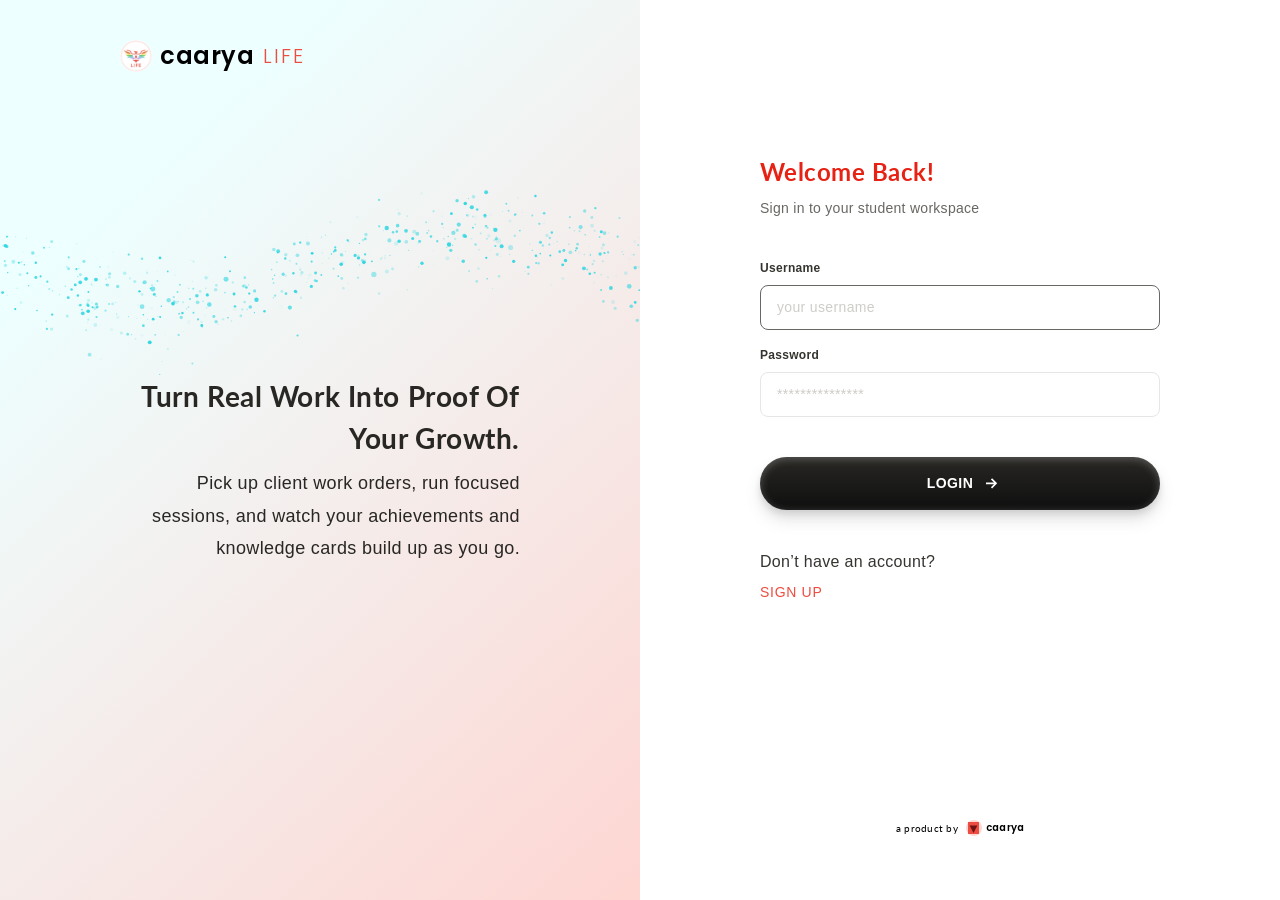
==== commit 8f0fb49f: "Instructions button in the nav bar: a drawer with the hidden shortcuts and test accounts (Figma 1492" ====
--- a/index.html
+++ b/index.html
@@ -259,6 +259,11 @@
           <span data-crumb-section></span><span>/</span><span class="breadcrumb__current" data-crumb-page></span>
         </p>
         <!-- User profile (Figma 1353:12845): the ring round the avatar is the credit balance; the menu has the rest -->
+        <div class="navbar__end">
+        <!-- Instructions (Figma 1492:37664): hidden shortcuts and test accounts, in a drawer (instructions.js) -->
+        <button class="nav-instructions" type="button" data-instructions aria-label="Instructions" title="Instructions">
+          <span><img src="assets/instructions/instructions.svg" alt="" /></span>
+        </button>
         <div class="user-menu-wrap">
           <button class="user-chip" type="button" aria-haspopup="menu" aria-expanded="false" aria-controls="user-menu" data-user-chip>
             <span class="user-ring" aria-label="Credit balance" aria-valuemin="0">
@@ -293,6 +298,7 @@
               <button type="button" role="menuitem" data-user-action="logout"><img src="assets/menu/logout.svg" alt="" />Log out</button>
             </div>
           </div>
+        </div>
         </div>
       </header>
 
@@ -372,5 +378,6 @@
   <script src="demo-user.js"></script>
   <script src="pending-user.js"></script>
   <script src="mentor-sim.js"></script>
+  <script src="instructions.js"></script>
 </body>
 </html>
--- a/workspace.css
+++ b/workspace.css
@@ -135,3 +135,26 @@
 }
 .assessment__start:hover { background: var(--neutral-800); }
 .menu-item--tint.is-focus .menu-item__icon img { filter: brightness(0.35); }
+
+/* A section set apart by a divider (Coming Soon, Figma 1458:13848) */
+.menu-section__divider { width: auto; margin: 0 -16px; }
+
+/* Instructions button (Figma 1492:37664) and its drawer (instructions.js) */
+.navbar__end { display: flex; align-items: center; gap: 12px; }
+.nav-instructions { display: flex; align-items: center; padding: 10px; border: 0; cursor: pointer; border-radius: 136px; background: var(--neutral-100, #f3f2f2); }
+.nav-instructions:hover { background: #ebe9e9; }
+.nav-instructions span { display: block; position: relative; width: 18px; height: 18px; overflow: hidden; }
+.nav-instructions img { position: absolute; inset: 4.17% 8.33%; width: 15px; height: 16.5px; display: block; }
+.instructions .drawer__body { gap: 32px; }
+.instructions__section { display: flex; flex-direction: column; gap: 12px; }
+.instructions__section h3 { font-family: var(--font-lato); font-weight: 700; font-size: 16px; letter-spacing: 0.32px; line-height: 1.5; color: var(--neutral-900); }
+.instructions__intro { margin-top: -8px; font-family: var(--font-satoshi); font-size: 12px; letter-spacing: 0.24px; line-height: 1.5; color: var(--neutral-500); }
+.instructions__list { display: flex; flex-direction: column; border: 1px solid var(--neutral-100); border-radius: 12px; overflow: hidden; }
+.instructions__row { display: grid; grid-template-columns: 136px 1fr; gap: 16px; align-items: start; padding: 12px 16px; }
+.instructions__row + .instructions__row { border-top: 1px solid var(--neutral-100); }
+.instructions__row dt { display: flex; flex-wrap: wrap; align-items: center; gap: 4px; font-size: 12px; color: var(--neutral-400); }
+.instructions__row dd { margin: 0; font-family: var(--font-satoshi); font-size: 13px; letter-spacing: 0.26px; line-height: 1.5; color: var(--neutral-800); }
+.instructions kbd {
+  display: inline-block; min-width: 24px; padding: 2px 8px; border: 1px solid #e3e1e1; border-bottom-width: 2px; border-radius: 6px;
+  background: var(--neutral-50); font-family: var(--font-satoshi); font-weight: 700; font-size: 12px; line-height: 1.5; text-align: center; color: var(--neutral-900);
+}
--- a/camp.css
+++ b/camp.css
@@ -460,3 +460,23 @@
   .space__top, .space__pricing { grid-template-columns: 1fr; }
   .space__hero { max-width: 560px; }
 }
+
+/* Transferable skills empty state (Figma 1459:26113): the icon sits in an 80px box */
+.cp-empty__art--transferable { position: relative; display: block; }
+.cp-empty__art--transferable img { position: absolute; inset: 0.2% 10.27% 0.2% 10.23%; width: 79.5%; height: 99.6%; }
+
+/* Brand engagement gig (camp.js openBrandGig) */
+.toast__coins { width: 18px; height: 18px; vertical-align: -3px; }
+.brand-gig { gap: 12px; }
+.brand-gig h2 { margin-bottom: 4px; }
+.brand-gig__facts { display: grid; grid-template-columns: repeat(3, 1fr); gap: 8px; margin-top: 8px; }
+.brand-gig__facts div { padding: 10px 12px; border: 1px solid var(--neutral-200, #e7e7e7); border-radius: 12px; }
+.brand-gig__facts dt { font-family: var(--font-satoshi); font-size: 12px; letter-spacing: 0.24px; color: var(--neutral-500, #8d8d8d); }
+.brand-gig__facts dd { margin: 2px 0 0; font-family: var(--font-satoshi); font-weight: 500; font-size: 14px; color: var(--neutral-900); }
+.brand-gig__reward { margin-top: 8px; padding: 16px; border-radius: 16px; background: #fff7e6; display: flex; flex-direction: column; gap: 4px; }
+.brand-gig__reward p { font-family: var(--font-satoshi); font-size: 13px; letter-spacing: 0.4px; color: var(--neutral-700, #5a5a5a); }
+.brand-gig__reward .brand-gig__label { font-weight: 500; font-size: 12px; text-transform: uppercase; letter-spacing: 1px; color: var(--neutral-500, #8d8d8d); }
+.brand-gig__reward .brand-gig__amount { display: flex; align-items: center; gap: 8px; font-family: var(--font-lato); font-weight: 700; font-size: 22px; color: var(--neutral-900); }
+.brand-gig__amount img { width: 24px; height: 24px; }
+.brand-gig__done { width: 48px; height: 48px; align-self: center; }
+.brand-gig:has(.brand-gig__done) { align-items: center; text-align: center; }
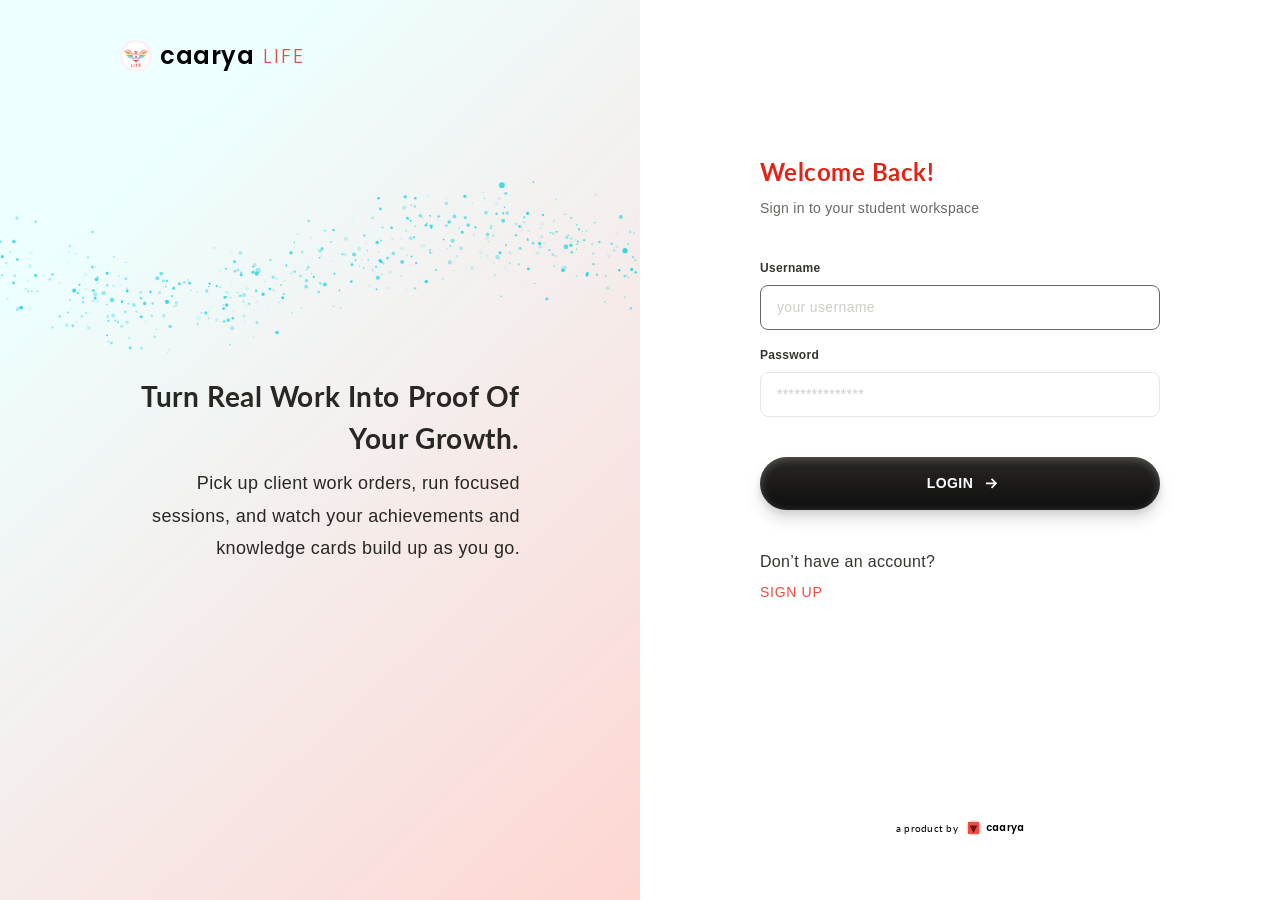
==== commit d57dc20c: "Recruiter offer after a learner's first artefact: the client's work order under Paid Gigs, free to p" ====
--- a/index.html
+++ b/index.html
@@ -374,6 +374,7 @@
   <script src="camp.js"></script>
   <script src="passes.js"></script>
   <script src="space.js"></script>
+  <script src="offer.js"></script>
   <script src="onboarding.js"></script>
   <script src="demo-user.js"></script>
   <script src="pending-user.js"></script>
--- a/camp.css
+++ b/camp.css
@@ -480,3 +480,16 @@
 .brand-gig__amount img { width: 24px; height: 24px; }
 .brand-gig__done { width: 48px; height: 48px; align-self: center; }
 .brand-gig:has(.brand-gig__done) { align-items: center; text-align: center; }
+
+/* A client's paid gig (offer.js) */
+.offer__wo { display: flex; flex-direction: column; gap: 4px; margin-top: 8px; padding: 16px; border-radius: 16px; background: var(--neutral-50); border: 1px solid var(--neutral-100); }
+.offer__wo p { font-family: var(--font-satoshi); font-size: 13px; letter-spacing: 0.26px; line-height: 1.5; color: var(--neutral-700, #5a5a5a); }
+.offer__wo .offer__service { font-size: 12px; color: var(--neutral-500); }
+.offer__wo .offer__title { font-family: var(--font-lato); font-weight: 700; font-size: 16px; letter-spacing: 0.32px; color: var(--neutral-900); }
+.offer__answer { margin-top: 8px; font-weight: 500; color: var(--neutral-900) !important; }
+.offer-gig { display: flex; flex-direction: column; gap: 8px; }
+.offer-gig__head { display: flex; align-items: center; gap: 8px; font-family: var(--font-satoshi); font-weight: 500; font-size: 12px; letter-spacing: 0.24px; line-height: 1.5; color: var(--neutral-800); }
+.offer-gig__head--page { margin: 0 0 12px; font-size: 14px; }
+.offer-gig__avatar { display: flex; width: 24px; height: 24px; border-radius: 50%; overflow: hidden; background: #edffff; align-items: center; justify-content: center; flex-shrink: 0; }
+.offer-gig__avatar img { width: 14px; height: 14px; }
+.offer-gig__more { margin-top: 16px; align-self: flex-start; }
--- a/onboarding.css
+++ b/onboarding.css
@@ -68,17 +68,23 @@
 .ob-btn img { width: 16px; height: 16px; }
 .ob-doc .ob-btn { margin-bottom: 40px; }
 
-/* ---------- Meet your managers (1:1422) ---------- */
-.intro--meet-team { background: #1f2426; background-image: radial-gradient(circle at 50% 22%, rgba(51, 214, 225, 0.1), transparent 34%), radial-gradient(circle at 50% 62%, rgba(51, 214, 225, 0.08), transparent 30%); }
+/* ---------- Meet your managers (Figma IUmw1y1QTgEOQMSjjyF5AI 1496:37993) ---------- */
+.intro--meet-team { background: #1f2426; background-image: radial-gradient(circle at 50% 280px, rgba(51, 214, 225, 0.12), transparent 320px); }
 .ob-team { width: 100%; max-width: 640px; display: flex; flex-direction: column; align-items: center; gap: 80px; padding: 48px 24px 64px; }
-.ob-mgr { width: 100%; display: flex; flex-direction: column; gap: 16px; }
-.ob-mgr h2 { margin: 0 0 8px; font-family: var(--font-lato); font-weight: 700; font-size: 20px; letter-spacing: 0.4px; line-height: 1.5; text-transform: capitalize; color: var(--neutral-50); }
-.ob-mgr__icon { width: 32px; height: 32px; }
-.ob-mgr p { font-family: var(--font-satoshi); font-size: 16px; letter-spacing: 0.64px; line-height: 1.5; color: var(--neutral-100); }
-.ob-video { height: 240px; display: flex; align-items: center; justify-content: center; margin: 8px 0; border-radius: 16px; background: #3a4042; }
-.ob-video img { width: 40px; height: 40px; }
-.ob-cards { display: flex; gap: 24px; margin: 8px 0; overflow-x: auto; scrollbar-width: none; }
-.ob-info { width: 200px; height: 240px; flex-shrink: 0; display: flex; align-items: flex-end; padding: 16px; border-radius: 16px; background: #3a4042; font-family: var(--font-lato); font-weight: 700; font-size: 16px; letter-spacing: 0.32px; line-height: 1.5; text-transform: capitalize; color: var(--neutral-50); }
+.ob-team__back { align-self: flex-start; display: flex; margin-bottom: -56px; padding: 0 !important; border: 0; background: none; cursor: pointer; }
+.ob-team__back img { width: 24px; height: 24px; }
+.ob-mgr { width: 100%; display: flex; flex-direction: column; gap: 24px; }
+.ob-mgr__head { display: flex; flex-direction: column; align-items: flex-start; gap: 16px; }
+.ob-mgr h2 { margin: 0; font-family: var(--font-lato); font-weight: 700; font-size: 20px; letter-spacing: 0.4px; line-height: 1.5; text-transform: capitalize; color: var(--neutral-50); }
+.ob-mgr__icon { position: relative; width: 32px; height: 32px; flex-shrink: 0; border-radius: 120px; }
+.ob-mgr__icon > span { position: absolute; top: 8px; left: 8px; width: 16px; height: 16px; overflow: hidden; }
+.ob-mgr__icon > span > span { position: absolute; }
+.ob-mgr__icon img { display: block; width: 100%; height: 100%; max-width: none; object-fit: cover; }
+.ob-mgr__icon--talent { background: #edffff; }
+.ob-mgr__icon--pgm { background: #ffe9e5; }
+.ob-mgr__icon--brand { background: #fdf7e9; }
+.ob-mgr__text { display: flex; flex-direction: column; gap: 24px; }
+.ob-mgr p { margin: 0; font-family: var(--font-satoshi); font-size: 16px; letter-spacing: 0.64px; line-height: 1.5; color: var(--neutral-100); }
 .ob-team .ob-btn { max-width: none; padding: 16px 24px !important; }
 
 @media (max-width: 900px) {
